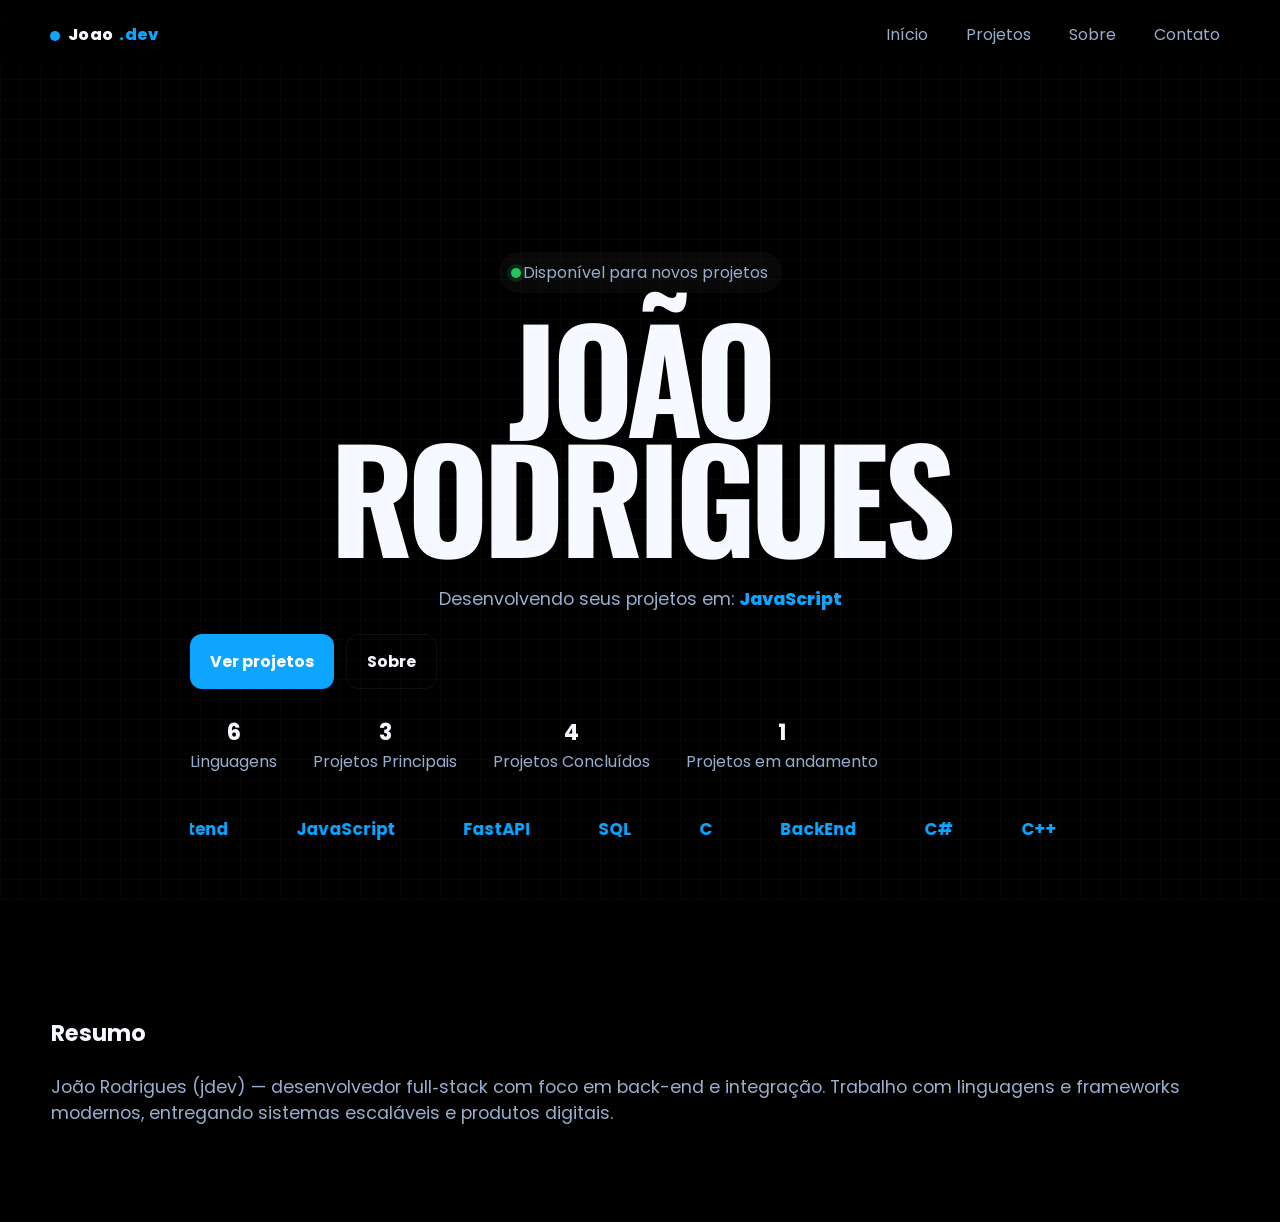
==== index.html @ ad1a25e6 "Add files via upload" ====
<!DOCTYPE html>
<html lang="pt-BR">
  <head>
    <meta charset="utf-8" />
    <meta name="viewport" content="width=device-width,initial-scale=1" />
    <title>joao.dev — Portfolio</title>
    <meta name="description" content="Portfolio pessoal — estilo cinematográfico" />
    <link href="https://fonts.googleapis.com/css2?family=Poppins:wght@400;700;900&display=swap" rel="stylesheet">
    <link rel="stylesheet" href="styles.css" />
  </head>
  <body class="is-loading">
    <!-- Cabeçalho do site e navegação principal -->
    <header class="site-header">
      <div class="container header-inner">
        <div class="brand"><span class="dot"></span>Joao<span class="dev">.dev</span></div>
        <button class="menu-toggle" aria-label="Abrir menu" aria-expanded="false"><span></span><span></span><span></span></button>
        <nav class="site-nav">
          <a href="index.html" class="nav-link">Início</a>
          <a href="projetos.html" class="nav-link">Projetos</a>
          <a href="sobre.html" class="nav-link">Sobre</a>
          <a href="contato.html" class="nav-link">Contato</a>
        </nav>
      </div>
    </header>

    <!-- Conteúdo principal -->
    <main>
      <!-- Seção principal: nome, subtítulo e correia de tecnologias -->
      <section id="home" class="hero">
        <div class="hero-inner">
          <div class="badge">Disponível para novos projetos</div>
          <h1 class="name"><span>João</span><span>Rodrigues</span></h1>
          <p class="subtitle">Desenvolvendo seus projetos em:  <span id="typed" aria-live="polite"></span></p>
          <div class="ctas">
            <a class="btn primary" href="projetos.html">Ver projetos</a>
            <a class="btn outline" href="sobre.html">Sobre</a>
          </div>

          <div class="kpis">
            <div class="kpi"><strong>6</strong><span>Linguagens</span></div>
            <div class="kpi"><strong>3</strong><span>Projetos Principais</span></div>
            <div class="kpi"><strong>4</strong><span>Projetos Concluídos</span></div>
            <div class="kpi"><strong>1</strong><span>Projetos em andamento</span></div>
          </div>

          <div class="tech-belt hero-belt">
            <div class="belt">
              <span>C#</span>
              <span>C++</span>
              <span>Frontend</span>
              <span>JavaScript</span>
              <span>FastAPI</span>
              <span>SQL</span>
              <span>C</span>
              <span>BackEnd</span>
            </div>
          </div>

        </div>
      </section>

      <!-- Seção de resumo -->
      <section class="section summary">
        <div class="container">
          <h2 class="section-title">Resumo</h2>
          <p class="subtitle">João Rodrigues (jdev) — desenvolvedor full‑stack com foco em back-end e integração. Trabalho com linguagens e frameworks modernos, entregando sistemas escaláveis e produtos digitais.</p>
        </div>
      </section>
    </main>

    <!-- Overlay lightbox para imagens da galeria -->
    <div id="siteLightbox" class="lightbox" hidden>
      <button class="lb-close" aria-label="Fechar">✕</button>
      <button class="lb-prev" aria-label="Anterior">‹</button>
      <img class="lb-img" src="" alt="" />
      <button class="lb-next" aria-label="Próximo">›</button>
    </div>

    <div class="page-transition"><div class="loading-dots"><span></span><span></span><span></span></div></div>
    <script src="script.js"></script>
  </body>
</html>
---- styles.css ----
@import url('https://fonts.googleapis.com/css2?family=Oswald:wght@700;800&display=swap');

/* Estilo cinematográfico do portfólio — tema jdev */
:root{
  --bg:#02030a;
  --panel:#0b0f1b;
  --text:#f6f9ff;
  --muted:#98aecd;
  --accent:#0ea5ff; /* azul vibrante */
  --accent-dark:#0a84d6;
}
*{box-sizing:border-box;margin:0;padding:0}
html,body{height:100%}
body{font-family:Poppins,Inter,system-ui,Segoe UI,Roboto,Arial;color:var(--text);background:#000;--header-height:220px;}

/* efeito de transição entre páginas */
body.is-loading{overflow:hidden;}
.page-transition{position:fixed;inset:0;display:flex;align-items:center;justify-content:center;background:rgba(1,6,18,0.94);backdrop-filter:blur(10px);pointer-events:none;z-index:95;visibility:hidden;opacity:0;transition:opacity .25s ease .05s;}
body.is-loading .page-transition{visibility:visible;opacity:1;pointer-events:auto;}
.page-transition .loading-dots{display:flex;gap:14px;align-items:center;}
.page-transition .loading-dots span{width:14px;height:14px;border-radius:50%;background:rgba(14,165,255,0.28);box-shadow:0 0 18px rgba(14,165,255,0.22);animation:dotPulse 1.4s ease infinite;opacity:0.3;transform:scale(0.9);}
.page-transition .loading-dots span:nth-child(1){animation-delay:0s;}
.page-transition .loading-dots span:nth-child(2){animation-delay:0.18s;}
.page-transition .loading-dots span:nth-child(3){animation-delay:0.36s;}
@keyframes dotPulse{0%,100%{transform:scale(0.9);opacity:.3;}22%{transform:scale(1.35);opacity:1;}44%{transform:scale(1.05);opacity:.5;}66%{transform:scale(0.9);opacity:.2;}88%{transform:scale(1.2);opacity:.9;}}

/* subtle full-site square grid background */
body::before{
  content:"";position:fixed;inset:0;pointer-events:none;z-index:-1;
  background-image:
    linear-gradient(0deg, rgba(255,255,255,0.12) 1px, transparent 1px),
    linear-gradient(90deg, rgba(255,255,255,0.12) 1px, transparent 1px);
  background-size:20px 20px;
  opacity:0.22;
}
.container{width:min(1180px,92%);margin:0 auto}

/* Cabeçalho fixo e navegação principal */
.site-header{position:fixed;top:0;left:0;right:0;display:flex;flex-direction:column;align-items:center;background:rgba(0,0,0,0.18);backdrop-filter:blur(18px);padding:14px 18px 12px;z-index:40;}
.header-inner{display:flex;align-items:center;justify-content:space-between;width:100%;max-width:1180px}
.brand{font-weight:800;letter-spacing:0.02em}
.brand .dev{color:var(--accent);margin-left:6px}
.brand .dot{display:inline-block;width:10px;height:10px;background:var(--accent);border-radius:50%;margin-right:8px;vertical-align:middle}
.site-nav{display:flex;gap:18px;flex-wrap:wrap}
.site-nav a{color:var(--muted);text-decoration:none;padding:8px 10px;border-radius:8px}
.site-nav a:hover{color:var(--text);background:rgba(255,255,255,0.03)}
main{padding-top:var(--header-height)}

/* Seção de destaque principal (hero) */
.hero{position:relative;min-height:calc(100vh - var(--header-height));display:flex;align-items:flex-start;justify-content:flex-start;padding-top:16px;overflow:hidden}
.hero-inner{position:relative;z-index:1;padding:16px 0 64px;max-width:900px;margin:0 auto;text-align:center}
.badge{position:relative;display:inline-block;background:rgba(255,255,255,0.03);color:var(--muted);padding:8px 14px 8px 24px;border-radius:999px;margin-bottom:16px}
.badge::before{content:"";position:absolute;left:12px;top:50%;transform:translateY(-50%);width:10px;height:10px;border-radius:50%;background:#22c55e;box-shadow:0 0 0 4px rgba(34,197,94,0.15)}
.name{position:relative;display:inline-flex;flex-direction:column;font-weight:800;font-size:clamp(56px,14vw,140px);line-height:0.86;margin:6px 0;font-family:'Oswald', Poppins, Inter, sans-serif;padding:0 12px;letter-spacing:-0.04em;text-transform:uppercase;}
.name span{display:block}
.subtitle{color:var(--muted);font-size:1.1rem;margin-top:24px}
.subtitle #typed{color:var(--accent);font-weight:800}
.ctas{margin-top:22px;display:flex;gap:12px}
.btn{padding:14px 20px;border-radius:12px;border:0;font-weight:700;cursor:pointer;text-decoration:none;display:inline-flex;align-items:center;justify-content:center}
.btn.primary{background:var(--accent);color:#fff}
.btn.primary:hover{background:linear-gradient(90deg,rgba(14,165,255,0.95),rgba(0,122,204,0.95));}
.btn.outline{background:transparent;border:1px solid rgba(255,255,255,0.06);color:var(--text);text-decoration:none}
.btn:hover{text-decoration:none}

.kpis{display:flex;gap:36px;margin-top:26px;color:var(--muted)}
.kpi strong{display:block;font-size:1.4rem;color:var(--text)}

.header-belt,.hero-belt{width:100%;background:transparent;position:relative;z-index:45}
.hero-belt{margin-top:28px}
.tech-belt{width:100%;overflow:hidden;display:flex;justify-content:center}
.belt{display:inline-flex;gap:48px;align-items:center;padding:8px 0;white-space:nowrap;transform:translateX(0);will-change:transform}
.belt span{font-weight:700;font-size:1.05rem;padding:6px 10px;border-radius:6px;background:transparent;color:var(--accent)}
.belt-clone{display:inline-flex}
.header-belt .belt,
.hero-belt .belt{max-width:1400px}

/* center hero content */
.hero-inner{margin:0 auto;text-align:center}

/* mobile menu toggle */
.menu-toggle{display:none;background:transparent;border:0;flex-direction:column;gap:4px}
.menu-toggle span{width:22px;height:2px;background:var(--text);display:block}

@media (max-width:900px){
  .menu-toggle{display:flex}
  .site-nav{display:none;position:absolute;right:18px;top:calc(var(--header-height) - 20px);background:rgba(0,0,0,0.95);padding:12px;border-radius:12px;flex-direction:column;align-items:flex-start;gap:10px}
  .site-nav.open{display:flex}
  .site-nav a{display:block;padding:8px 12px}
  .header-inner{position:relative}
}

/* minimize section separators (no heavy divisions) */
.section{background:transparent}

/* Sections */
.section{padding:96px 0}
.section-title{font-size:1.4rem;margin-bottom:18px}

/* Layout alternado da seção de projetos */
.project-list{display:flex;flex-direction:column;gap:28px}
.project{display:grid;grid-template-columns:1fr 1fr;gap:18px;align-items:center}
.project.alt{grid-template-columns:1fr 1fr}
.project.alt .project-photo{order:2}
.project-photo img{width:100%;height:320px;object-fit:cover;border-radius:12px;box-shadow:0 18px 40px rgba(2,8,20,0.6);transition:transform .6s ease}
.project-desc{padding:22px;border-radius:12px}
.project-desc.dark{background:#070707;color:var(--text)}
.project-desc.blue{background:linear-gradient(180deg,var(--accent-dark),var(--accent));color:#001018}
.project-desc h4{margin-bottom:8px}

/* Layout do cartão de sobre com imagem grande */
.about-section{padding-top:80px}
.about-card{display:grid;grid-template-columns:1.3fr 0.7fr;gap:28px;align-items:start;margin-top:28px;}
.about-photo{display:flex;align-items:center;justify-content:center;}
.about-photo img{width:auto;max-width:110%;height:auto;max-height:720px;object-fit:contain;border-radius:20px;box-shadow:0 24px 60px rgba(0,0,0,0.55);transform:rotate(-90deg);transform-origin:center center;}
.about-desc{padding:32px;border-radius:20px;background:rgba(255,255,255,0.04);border:1px solid rgba(255,255,255,0.06)}
.about-desc p{line-height:1.8;color:var(--muted);margin-bottom:20px}
.about-list{display:grid;gap:12px;list-style:none;padding:0;margin:0;color:var(--text)}
.about-list li{padding:14px 18px;border-radius:12px;background:rgba(255,255,255,0.02);border:1px solid rgba(255,255,255,0.05)}

@media (max-width:900px){
  .about-card{grid-template-columns:1fr;}
  .about-photo img{max-height:420px}
}

/* Animação de revelação ao rolar a página */
.project.reveal .project-photo{transform:translateY(18px);opacity:0;transition:all .7s ease}
.project.reveal.visible .project-photo{transform:none;opacity:1}
.project.reveal .project-desc{transform:translateY(18px);opacity:0;transition:all .7s ease .08s}
.project.reveal.visible .project-desc{transform:none;opacity:1}

/* Grade de galeria de imagens */
.gallery-grid{display:grid;grid-template-columns:repeat(auto-fit,minmax(240px,1fr));gap:16px}
.gallery-item{overflow:hidden;border-radius:12px}
.gallery-item img{width:100%;height:auto;max-height:380px;object-fit:cover;display:block;transition:transform .45s ease}
.gallery-item:hover img{transform:scale(1.03)}

/* Lightbox para visualização ampliada de imagens */
.lightbox{position:fixed;inset:0;align-items:center;justify-content:center;background:rgba(0,0,0,0.92);z-index:80}
.lightbox[hidden]{display:none}
.lightbox:not([hidden]){display:flex}
.lb-img{max-width:92%;max-height:86%;border-radius:12px}
.lb-close,.lb-prev,.lb-next{position:fixed;background:rgba(255,255,255,0.03);color:var(--text);border:0;padding:10px;border-radius:8px;cursor:pointer}
.lb-close{top:18px;right:18px}
.lb-prev{left:18px;top:50%;transform:translateY(-50%)}
.lb-next{right:18px;top:50%;transform:translateY(-50%)}

/* Formulário de contato */
.contact-section{padding-top:80px}
.contact-grid{display:grid;grid-template-columns:1.2fr 0.8fr;gap:28px;margin-top:28px}
.contact-card{padding:32px;border-radius:20px;background:rgba(255,255,255,0.03);border:1px solid rgba(255,255,255,0.06)}
.dark-card{background:rgba(0,0,0,0.5);border-color:rgba(255,255,255,0.08)}
.section-copy{color:var(--muted);max-width:760px;margin-top:16px}
.contact-form{display:grid;gap:18px;max-width:100%}
.contact-form label{font-weight:700;color:var(--text)}
.contact-form input,.contact-form textarea{padding:16px;border-radius:16px;border:1px solid rgba(255,255,255,0.06);background:rgba(255,255,255,0.04);color:var(--text);outline:none}
.contact-form textarea{min-height:180px;resize:vertical}
.info-list{list-style:none;padding:0;margin:0;display:grid;gap:12px}
.info-list li{padding:14px 18px;border-radius:14px;background:rgba(255,255,255,0.02);border:1px solid rgba(255,255,255,0.05);color:var(--text)}
.contact-methods{margin-top:24px}
.contact-method-list{list-style:none;padding:0;margin:0;display:grid;gap:12px}
.contact-method-list li{padding:14px 18px;border-radius:14px;background:rgba(255,255,255,0.04);border:1px solid rgba(14,165,255,0.15)}
.contact-method-list a{color:var(--accent);text-decoration:none;font-weight:700;display:inline-flex;align-items:center;gap:10px;position:relative;}
.contact-method-list a::before{content:'';display:inline-flex;align-items:center;justify-content:center;width:24px;height:24px;border-radius:8px;background:rgba(14,165,255,0.14);background-size:16px 16px;background-repeat:no-repeat;background-position:center;}
.contact-method-list a.icon-mail::before{background-image:url("data:image/svg+xml,%3Csvg xmlns='http://www.w3.org/2000/svg' viewBox='0 0 24 24'%3E%3Cpath fill='%23ffffff' d='M3 6.5A2.5 2.5 0 015.5 4h13A2.5 2.5 0 0121 6.5v11a2.5 2.5 0 01-2.5 2.5h-13A2.5 2.5 0 013 17.5v-11zM5.54 6h12.92L12 11.26 5.54 6zM5 7.71V17.5c0 .28.22.5.5.5h13c.28 0 .5-.22.5-.5V7.71l-7.07 5.02a.75.75 0 01-.86 0L5 7.71z'/%3E%3C/svg%3E");}
.contact-method-list a.icon-instagram::before{background-image:url("data:image/svg+xml,%3Csvg xmlns='http://www.w3.org/2000/svg' viewBox='0 0 24 24'%3E%3Crect x='3.5' y='3.5' width='17' height='17' rx='5' ry='5' fill='none' stroke='%23ffffff' stroke-width='1.8'/%3E%3Ccircle cx='12' cy='12' r='3.8' fill='none' stroke='%23ffffff' stroke-width='1.8'/%3E%3Ccircle cx='17.5' cy='6.5' r='1' fill='%23ffffff'/%3E%3C/svg%3E");}
.contact-method-list a.icon-github::before{background-image:url("data:image/svg+xml,%3Csvg xmlns='http://www.w3.org/2000/svg' viewBox='0 0 24 24'%3E%3Cpath fill='%23ffffff' d='M12 2C7.58 2 4 5.58 4 10.03c0 3.52 2.29 6.51 5.47 7.56.4.07.55-.17.55-.38 0-.19-.01-.82-.01-1.49-2.22.48-2.69-1.07-2.69-1.07-.36-.91-.88-1.15-.88-1.15-.72-.5.05-.49.05-.49.8.06 1.22.82 1.22.82.71 1.22 1.86.87 2.32.67.07-.52.28-.87.51-1.07-1.77-.2-3.63-.89-3.63-3.97 0-.88.31-1.6.82-2.16-.08-.2-.36-1.01.08-2.1 0 0 .67-.22 2.2.82.64-.18 1.32-.27 2-.27.68 0 1.36.09 2 .27 1.53-1.04 2.2-.82 2.2-.82.44 1.09.16 1.9.08 2.1.51.56.82 1.28.82 2.16 0 3.09-1.87 3.77-3.65 3.97.29.25.54.73.54 1.48 0 1.07-.01 1.93-.01 2.19 0 .21.15.46.55.38A8.02 8.02 0 0020 10.03C20 5.58 16.42 2 12 2z'/%3E%3C/svg%3E");}
.contact-method-list a.icon-linkedin::before{background-image:url("data:image/svg+xml,%3Csvg xmlns='http://www.w3.org/2000/svg' viewBox='0 0 24 24'%3E%3Crect x='3' y='3' width='18' height='18' rx='3' ry='3' fill='none' stroke='%23ffffff' stroke-width='1.8'/%3E%3Cpath fill='%23ffffff' d='M8.5 10.5h2.5v8H8.5v-8zM10.75 7c.83 0 1.5.68 1.5 1.5S11.58 10 10.75 10 9.25 9.32 9.25 8.5 9.92 7 10.75 7zM14.75 11h2.33v1.08h.03c.33-.62 1.14-1.28 2.35-1.28 2.51 0 2.98 1.65 2.98 3.79V19h-2.5v-4.17c0-.99-.02-2.27-1.38-2.27-1.38 0-1.59 1.08-1.59 2.19V19h-2.5v-8z'/%3E%3C/svg%3E");}
.contact-method-list a:hover{text-decoration:underline;}
.form-message{color:var(--muted);font-size:0.95rem;min-height:24px}

@media (max-width:900px){
  .contact-grid{grid-template-columns:1fr}
}

/* Responsive */
@media (max-width:900px){
  .name{font-size:48px}
  .hero{padding-top:72px}
  .gallery-item img{height:200px}
  .project{grid-template-columns:1fr;}
  .project.alt .project-photo{order:0}
  .project-photo img{height:220px}
}
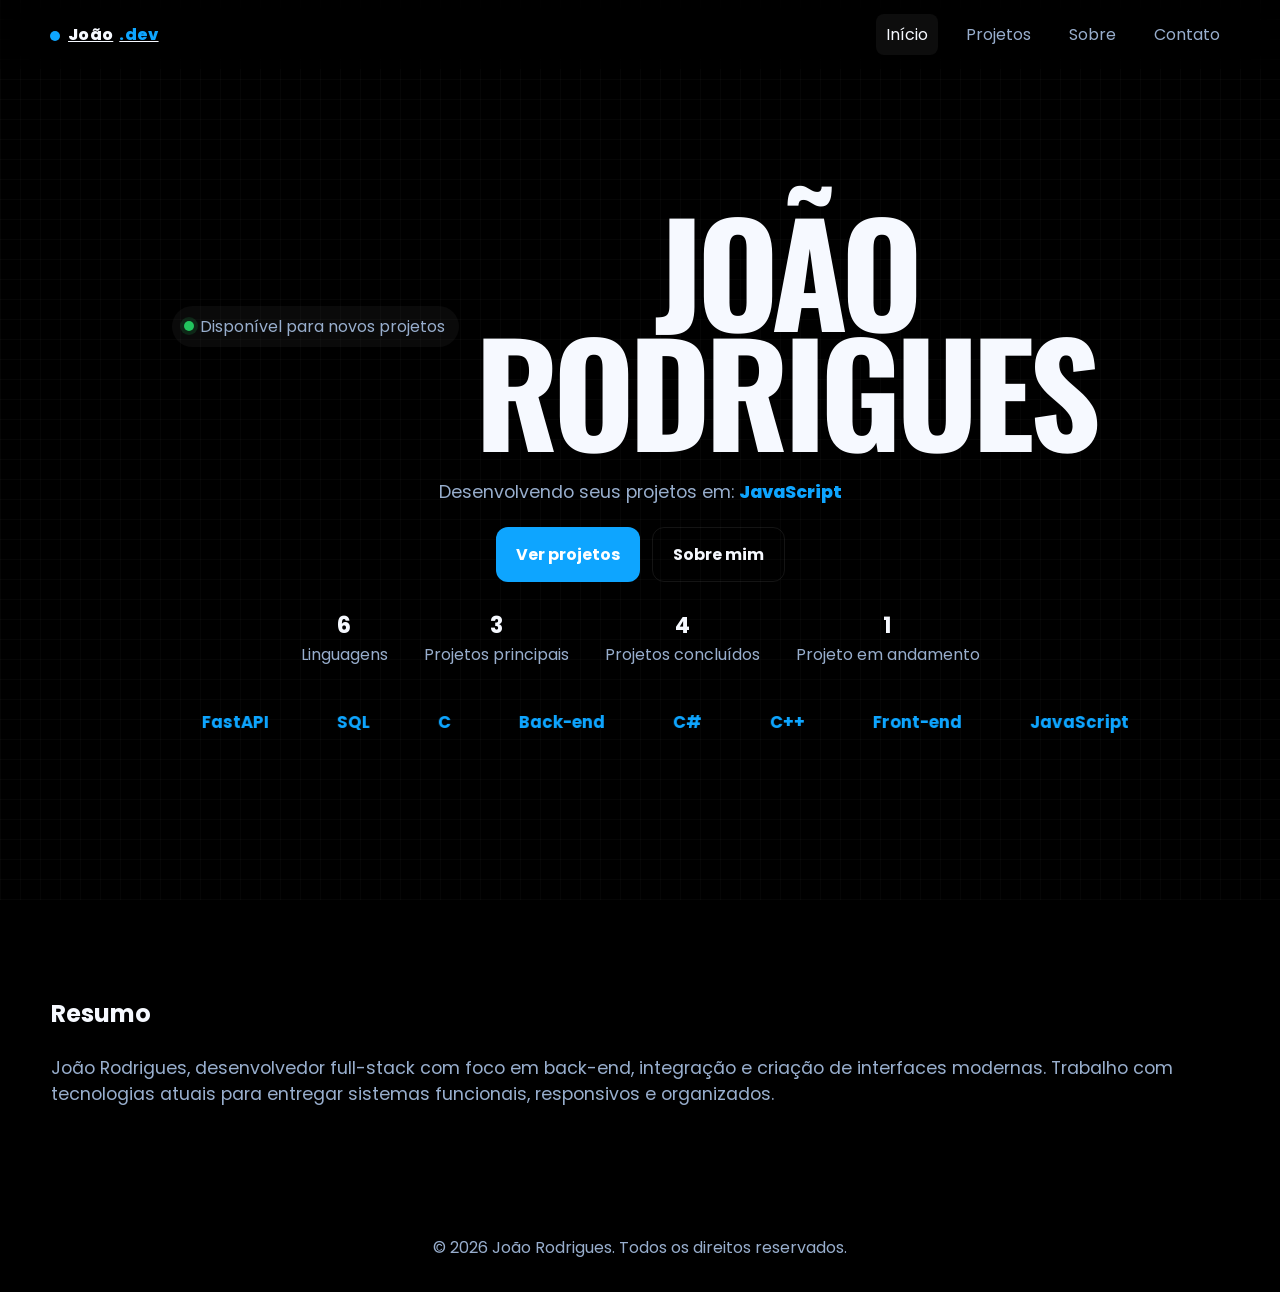
==== commit f68b1abb: "Reestruturação geral em todos os codigos" ====
--- a/index.html
+++ b/index.html
@@ -1,82 +1,98 @@
-<!DOCTYPE html>
-<html lang="pt-BR">
-  <head>
-    <meta charset="utf-8" />
-    <meta name="viewport" content="width=device-width,initial-scale=1" />
-    <title>joao.dev — Portfolio</title>
-    <meta name="description" content="Portfolio pessoal — estilo cinematográfico" />
-    <link href="https://fonts.googleapis.com/css2?family=Poppins:wght@400;700;900&display=swap" rel="stylesheet">
-    <link rel="stylesheet" href="styles.css" />
-  </head>
-  <body class="is-loading">
-    <!-- Cabeçalho do site e navegação principal -->
-    <header class="site-header">
-      <div class="container header-inner">
-        <div class="brand"><span class="dot"></span>Joao<span class="dev">.dev</span></div>
-        <button class="menu-toggle" aria-label="Abrir menu" aria-expanded="false"><span></span><span></span><span></span></button>
-        <nav class="site-nav">
-          <a href="index.html" class="nav-link">Início</a>
-          <a href="projetos.html" class="nav-link">Projetos</a>
-          <a href="sobre.html" class="nav-link">Sobre</a>
-          <a href="contato.html" class="nav-link">Contato</a>
-        </nav>
-      </div>
-    </header>
-
-    <!-- Conteúdo principal -->
-    <main>
-      <!-- Seção principal: nome, subtítulo e correia de tecnologias -->
-      <section id="home" class="hero">
-        <div class="hero-inner">
-          <div class="badge">Disponível para novos projetos</div>
-          <h1 class="name"><span>João</span><span>Rodrigues</span></h1>
-          <p class="subtitle">Desenvolvendo seus projetos em:  <span id="typed" aria-live="polite"></span></p>
-          <div class="ctas">
-            <a class="btn primary" href="projetos.html">Ver projetos</a>
-            <a class="btn outline" href="sobre.html">Sobre</a>
-          </div>
-
-          <div class="kpis">
-            <div class="kpi"><strong>6</strong><span>Linguagens</span></div>
-            <div class="kpi"><strong>3</strong><span>Projetos Principais</span></div>
-            <div class="kpi"><strong>4</strong><span>Projetos Concluídos</span></div>
-            <div class="kpi"><strong>1</strong><span>Projetos em andamento</span></div>
-          </div>
-
-          <div class="tech-belt hero-belt">
-            <div class="belt">
-              <span>C#</span>
-              <span>C++</span>
-              <span>Frontend</span>
-              <span>JavaScript</span>
-              <span>FastAPI</span>
-              <span>SQL</span>
-              <span>C</span>
-              <span>BackEnd</span>
-            </div>
-          </div>
-
-        </div>
-      </section>
-
-      <!-- Seção de resumo -->
-      <section class="section summary">
-        <div class="container">
-          <h2 class="section-title">Resumo</h2>
-          <p class="subtitle">João Rodrigues (jdev) — desenvolvedor full‑stack com foco em back-end e integração. Trabalho com linguagens e frameworks modernos, entregando sistemas escaláveis e produtos digitais.</p>
-        </div>
-      </section>
-    </main>
-
-    <!-- Overlay lightbox para imagens da galeria -->
-    <div id="siteLightbox" class="lightbox" hidden>
-      <button class="lb-close" aria-label="Fechar">✕</button>
-      <button class="lb-prev" aria-label="Anterior">‹</button>
-      <img class="lb-img" src="" alt="" />
-      <button class="lb-next" aria-label="Próximo">›</button>
-    </div>
-
-    <div class="page-transition"><div class="loading-dots"><span></span><span></span><span></span></div></div>
-    <script src="script.js"></script>
-  </body>
-</html>+<!DOCTYPE html>
+<html lang="pt-BR">
+<head>
+  <meta charset="UTF-8" />
+  <meta name="viewport" content="width=device-width, initial-scale=1.0" />
+  <meta name="description" content="Portfólio pessoal de João Rodrigues, desenvolvedor com foco em front-end, back-end e projetos digitais." />
+  <title>João Rodrigues | Portfólio</title>
+  <link rel="preconnect" href="https://fonts.googleapis.com" />
+  <link rel="preconnect" href="https://fonts.gstatic.com" crossorigin />
+  <link href="https://fonts.googleapis.com/css2?family=Poppins:wght@400;700;900&display=swap" rel="stylesheet" />
+  <link rel="stylesheet" href="styles.css" />
+</head>
+<body class="is-loading">
+  <header class="site-header">
+    <div class="container header-inner">
+      <a class="brand" href="index.html" aria-label="Ir para a página inicial">
+        <span class="dot"></span>João<span class="dev">.dev</span>
+      </a>
+
+      <button class="menu-toggle" type="button" aria-label="Abrir menu" aria-expanded="false">
+        <span></span>
+        <span></span>
+        <span></span>
+      </button>
+
+      <nav class="site-nav" aria-label="Navegação principal">
+        <a href="index.html" class="active">Início</a>
+        <a href="projetos.html">Projetos</a>
+        <a href="sobre.html">Sobre</a>
+        <a href="contato.html">Contato</a>
+      </nav>
+    </div>
+  </header>
+
+  <main>
+    <section id="home" class="hero">
+      <div class="container hero-inner">
+        <p class="badge">Disponível para novos projetos</p>
+
+        <h1 class="name">
+          <span>João</span>
+          <span>Rodrigues</span>
+        </h1>
+
+        <p class="subtitle">
+          Desenvolvendo seus projetos em: <span id="typed" aria-live="polite"></span>
+        </p>
+
+        <div class="ctas">
+          <a class="btn primary" href="projetos.html">Ver projetos</a>
+          <a class="btn outline" href="sobre.html">Sobre mim</a>
+        </div>
+
+        <div class="kpis" aria-label="Resumo do portfólio">
+          <div class="kpi"><strong>6</strong><span>Linguagens</span></div>
+          <div class="kpi"><strong>3</strong><span>Projetos principais</span></div>
+          <div class="kpi"><strong>4</strong><span>Projetos concluídos</span></div>
+          <div class="kpi"><strong>1</strong><span>Projeto em andamento</span></div>
+        </div>
+
+        <div class="tech-belt" aria-label="Tecnologias utilizadas">
+          <div class="belt">
+            <span>C#</span>
+            <span>C++</span>
+            <span>Front-end</span>
+            <span>JavaScript</span>
+            <span>FastAPI</span>
+            <span>SQL</span>
+            <span>C</span>
+            <span>Back-end</span>
+          </div>
+        </div>
+      </div>
+    </section>
+
+    <section class="section summary">
+      <div class="container">
+        <h2 class="section-title">Resumo</h2>
+        <p class="subtitle">
+          João Rodrigues, desenvolvedor full-stack com foco em back-end, integração e criação de interfaces modernas. Trabalho com tecnologias atuais para entregar sistemas funcionais, responsivos e organizados.
+        </p>
+      </div>
+    </section>
+  </main>
+
+  <footer class="site-footer">
+    <div class="container">
+      <p>© 2026 João Rodrigues. Todos os direitos reservados.</p>
+    </div>
+  </footer>
+
+  <div class="page-transition" aria-hidden="true">
+    <div class="loading-dots"><span></span><span></span><span></span></div>
+  </div>
+
+  <script src="script.js"></script>
+</body>
+</html>
--- a/styles.css
+++ b/styles.css
@@ -1,183 +1,695 @@
-@import url('https://fonts.googleapis.com/css2?family=Oswald:wght@700;800&display=swap');
-
-/* Estilo cinematográfico do portfólio — tema jdev */
-:root{
-  --bg:#02030a;
-  --panel:#0b0f1b;
-  --text:#f6f9ff;
-  --muted:#98aecd;
-  --accent:#0ea5ff; /* azul vibrante */
-  --accent-dark:#0a84d6;
-}
-*{box-sizing:border-box;margin:0;padding:0}
-html,body{height:100%}
-body{font-family:Poppins,Inter,system-ui,Segoe UI,Roboto,Arial;color:var(--text);background:#000;--header-height:220px;}
-
-/* efeito de transição entre páginas */
-body.is-loading{overflow:hidden;}
-.page-transition{position:fixed;inset:0;display:flex;align-items:center;justify-content:center;background:rgba(1,6,18,0.94);backdrop-filter:blur(10px);pointer-events:none;z-index:95;visibility:hidden;opacity:0;transition:opacity .25s ease .05s;}
-body.is-loading .page-transition{visibility:visible;opacity:1;pointer-events:auto;}
-.page-transition .loading-dots{display:flex;gap:14px;align-items:center;}
-.page-transition .loading-dots span{width:14px;height:14px;border-radius:50%;background:rgba(14,165,255,0.28);box-shadow:0 0 18px rgba(14,165,255,0.22);animation:dotPulse 1.4s ease infinite;opacity:0.3;transform:scale(0.9);}
-.page-transition .loading-dots span:nth-child(1){animation-delay:0s;}
-.page-transition .loading-dots span:nth-child(2){animation-delay:0.18s;}
-.page-transition .loading-dots span:nth-child(3){animation-delay:0.36s;}
-@keyframes dotPulse{0%,100%{transform:scale(0.9);opacity:.3;}22%{transform:scale(1.35);opacity:1;}44%{transform:scale(1.05);opacity:.5;}66%{transform:scale(0.9);opacity:.2;}88%{transform:scale(1.2);opacity:.9;}}
-
-/* subtle full-site square grid background */
-body::before{
-  content:"";position:fixed;inset:0;pointer-events:none;z-index:-1;
-  background-image:
-    linear-gradient(0deg, rgba(255,255,255,0.12) 1px, transparent 1px),
-    linear-gradient(90deg, rgba(255,255,255,0.12) 1px, transparent 1px);
-  background-size:20px 20px;
-  opacity:0.22;
-}
-.container{width:min(1180px,92%);margin:0 auto}
-
-/* Cabeçalho fixo e navegação principal */
-.site-header{position:fixed;top:0;left:0;right:0;display:flex;flex-direction:column;align-items:center;background:rgba(0,0,0,0.18);backdrop-filter:blur(18px);padding:14px 18px 12px;z-index:40;}
-.header-inner{display:flex;align-items:center;justify-content:space-between;width:100%;max-width:1180px}
-.brand{font-weight:800;letter-spacing:0.02em}
-.brand .dev{color:var(--accent);margin-left:6px}
-.brand .dot{display:inline-block;width:10px;height:10px;background:var(--accent);border-radius:50%;margin-right:8px;vertical-align:middle}
-.site-nav{display:flex;gap:18px;flex-wrap:wrap}
-.site-nav a{color:var(--muted);text-decoration:none;padding:8px 10px;border-radius:8px}
-.site-nav a:hover{color:var(--text);background:rgba(255,255,255,0.03)}
-main{padding-top:var(--header-height)}
-
-/* Seção de destaque principal (hero) */
-.hero{position:relative;min-height:calc(100vh - var(--header-height));display:flex;align-items:flex-start;justify-content:flex-start;padding-top:16px;overflow:hidden}
-.hero-inner{position:relative;z-index:1;padding:16px 0 64px;max-width:900px;margin:0 auto;text-align:center}
-.badge{position:relative;display:inline-block;background:rgba(255,255,255,0.03);color:var(--muted);padding:8px 14px 8px 24px;border-radius:999px;margin-bottom:16px}
-.badge::before{content:"";position:absolute;left:12px;top:50%;transform:translateY(-50%);width:10px;height:10px;border-radius:50%;background:#22c55e;box-shadow:0 0 0 4px rgba(34,197,94,0.15)}
-.name{position:relative;display:inline-flex;flex-direction:column;font-weight:800;font-size:clamp(56px,14vw,140px);line-height:0.86;margin:6px 0;font-family:'Oswald', Poppins, Inter, sans-serif;padding:0 12px;letter-spacing:-0.04em;text-transform:uppercase;}
-.name span{display:block}
-.subtitle{color:var(--muted);font-size:1.1rem;margin-top:24px}
-.subtitle #typed{color:var(--accent);font-weight:800}
-.ctas{margin-top:22px;display:flex;gap:12px}
-.btn{padding:14px 20px;border-radius:12px;border:0;font-weight:700;cursor:pointer;text-decoration:none;display:inline-flex;align-items:center;justify-content:center}
-.btn.primary{background:var(--accent);color:#fff}
-.btn.primary:hover{background:linear-gradient(90deg,rgba(14,165,255,0.95),rgba(0,122,204,0.95));}
-.btn.outline{background:transparent;border:1px solid rgba(255,255,255,0.06);color:var(--text);text-decoration:none}
-.btn:hover{text-decoration:none}
-
-.kpis{display:flex;gap:36px;margin-top:26px;color:var(--muted)}
-.kpi strong{display:block;font-size:1.4rem;color:var(--text)}
-
-.header-belt,.hero-belt{width:100%;background:transparent;position:relative;z-index:45}
-.hero-belt{margin-top:28px}
-.tech-belt{width:100%;overflow:hidden;display:flex;justify-content:center}
-.belt{display:inline-flex;gap:48px;align-items:center;padding:8px 0;white-space:nowrap;transform:translateX(0);will-change:transform}
-.belt span{font-weight:700;font-size:1.05rem;padding:6px 10px;border-radius:6px;background:transparent;color:var(--accent)}
-.belt-clone{display:inline-flex}
-.header-belt .belt,
-.hero-belt .belt{max-width:1400px}
-
-/* center hero content */
-.hero-inner{margin:0 auto;text-align:center}
-
-/* mobile menu toggle */
-.menu-toggle{display:none;background:transparent;border:0;flex-direction:column;gap:4px}
-.menu-toggle span{width:22px;height:2px;background:var(--text);display:block}
-
-@media (max-width:900px){
-  .menu-toggle{display:flex}
-  .site-nav{display:none;position:absolute;right:18px;top:calc(var(--header-height) - 20px);background:rgba(0,0,0,0.95);padding:12px;border-radius:12px;flex-direction:column;align-items:flex-start;gap:10px}
-  .site-nav.open{display:flex}
-  .site-nav a{display:block;padding:8px 12px}
-  .header-inner{position:relative}
-}
-
-/* minimize section separators (no heavy divisions) */
-.section{background:transparent}
-
-/* Sections */
-.section{padding:96px 0}
-.section-title{font-size:1.4rem;margin-bottom:18px}
-
-/* Layout alternado da seção de projetos */
-.project-list{display:flex;flex-direction:column;gap:28px}
-.project{display:grid;grid-template-columns:1fr 1fr;gap:18px;align-items:center}
-.project.alt{grid-template-columns:1fr 1fr}
-.project.alt .project-photo{order:2}
-.project-photo img{width:100%;height:320px;object-fit:cover;border-radius:12px;box-shadow:0 18px 40px rgba(2,8,20,0.6);transition:transform .6s ease}
-.project-desc{padding:22px;border-radius:12px}
-.project-desc.dark{background:#070707;color:var(--text)}
-.project-desc.blue{background:linear-gradient(180deg,var(--accent-dark),var(--accent));color:#001018}
-.project-desc h4{margin-bottom:8px}
-
-/* Layout do cartão de sobre com imagem grande */
-.about-section{padding-top:80px}
-.about-card{display:grid;grid-template-columns:1.3fr 0.7fr;gap:28px;align-items:start;margin-top:28px;}
-.about-photo{display:flex;align-items:center;justify-content:center;}
-.about-photo img{width:auto;max-width:110%;height:auto;max-height:720px;object-fit:contain;border-radius:20px;box-shadow:0 24px 60px rgba(0,0,0,0.55);transform:rotate(-90deg);transform-origin:center center;}
-.about-desc{padding:32px;border-radius:20px;background:rgba(255,255,255,0.04);border:1px solid rgba(255,255,255,0.06)}
-.about-desc p{line-height:1.8;color:var(--muted);margin-bottom:20px}
-.about-list{display:grid;gap:12px;list-style:none;padding:0;margin:0;color:var(--text)}
-.about-list li{padding:14px 18px;border-radius:12px;background:rgba(255,255,255,0.02);border:1px solid rgba(255,255,255,0.05)}
-
-@media (max-width:900px){
-  .about-card{grid-template-columns:1fr;}
-  .about-photo img{max-height:420px}
-}
-
-/* Animação de revelação ao rolar a página */
-.project.reveal .project-photo{transform:translateY(18px);opacity:0;transition:all .7s ease}
-.project.reveal.visible .project-photo{transform:none;opacity:1}
-.project.reveal .project-desc{transform:translateY(18px);opacity:0;transition:all .7s ease .08s}
-.project.reveal.visible .project-desc{transform:none;opacity:1}
-
-/* Grade de galeria de imagens */
-.gallery-grid{display:grid;grid-template-columns:repeat(auto-fit,minmax(240px,1fr));gap:16px}
-.gallery-item{overflow:hidden;border-radius:12px}
-.gallery-item img{width:100%;height:auto;max-height:380px;object-fit:cover;display:block;transition:transform .45s ease}
-.gallery-item:hover img{transform:scale(1.03)}
-
-/* Lightbox para visualização ampliada de imagens */
-.lightbox{position:fixed;inset:0;align-items:center;justify-content:center;background:rgba(0,0,0,0.92);z-index:80}
-.lightbox[hidden]{display:none}
-.lightbox:not([hidden]){display:flex}
-.lb-img{max-width:92%;max-height:86%;border-radius:12px}
-.lb-close,.lb-prev,.lb-next{position:fixed;background:rgba(255,255,255,0.03);color:var(--text);border:0;padding:10px;border-radius:8px;cursor:pointer}
-.lb-close{top:18px;right:18px}
-.lb-prev{left:18px;top:50%;transform:translateY(-50%)}
-.lb-next{right:18px;top:50%;transform:translateY(-50%)}
-
-/* Formulário de contato */
-.contact-section{padding-top:80px}
-.contact-grid{display:grid;grid-template-columns:1.2fr 0.8fr;gap:28px;margin-top:28px}
-.contact-card{padding:32px;border-radius:20px;background:rgba(255,255,255,0.03);border:1px solid rgba(255,255,255,0.06)}
-.dark-card{background:rgba(0,0,0,0.5);border-color:rgba(255,255,255,0.08)}
-.section-copy{color:var(--muted);max-width:760px;margin-top:16px}
-.contact-form{display:grid;gap:18px;max-width:100%}
-.contact-form label{font-weight:700;color:var(--text)}
-.contact-form input,.contact-form textarea{padding:16px;border-radius:16px;border:1px solid rgba(255,255,255,0.06);background:rgba(255,255,255,0.04);color:var(--text);outline:none}
-.contact-form textarea{min-height:180px;resize:vertical}
-.info-list{list-style:none;padding:0;margin:0;display:grid;gap:12px}
-.info-list li{padding:14px 18px;border-radius:14px;background:rgba(255,255,255,0.02);border:1px solid rgba(255,255,255,0.05);color:var(--text)}
-.contact-methods{margin-top:24px}
-.contact-method-list{list-style:none;padding:0;margin:0;display:grid;gap:12px}
-.contact-method-list li{padding:14px 18px;border-radius:14px;background:rgba(255,255,255,0.04);border:1px solid rgba(14,165,255,0.15)}
-.contact-method-list a{color:var(--accent);text-decoration:none;font-weight:700;display:inline-flex;align-items:center;gap:10px;position:relative;}
-.contact-method-list a::before{content:'';display:inline-flex;align-items:center;justify-content:center;width:24px;height:24px;border-radius:8px;background:rgba(14,165,255,0.14);background-size:16px 16px;background-repeat:no-repeat;background-position:center;}
-.contact-method-list a.icon-mail::before{background-image:url("data:image/svg+xml,%3Csvg xmlns='http://www.w3.org/2000/svg' viewBox='0 0 24 24'%3E%3Cpath fill='%23ffffff' d='M3 6.5A2.5 2.5 0 015.5 4h13A2.5 2.5 0 0121 6.5v11a2.5 2.5 0 01-2.5 2.5h-13A2.5 2.5 0 013 17.5v-11zM5.54 6h12.92L12 11.26 5.54 6zM5 7.71V17.5c0 .28.22.5.5.5h13c.28 0 .5-.22.5-.5V7.71l-7.07 5.02a.75.75 0 01-.86 0L5 7.71z'/%3E%3C/svg%3E");}
-.contact-method-list a.icon-instagram::before{background-image:url("data:image/svg+xml,%3Csvg xmlns='http://www.w3.org/2000/svg' viewBox='0 0 24 24'%3E%3Crect x='3.5' y='3.5' width='17' height='17' rx='5' ry='5' fill='none' stroke='%23ffffff' stroke-width='1.8'/%3E%3Ccircle cx='12' cy='12' r='3.8' fill='none' stroke='%23ffffff' stroke-width='1.8'/%3E%3Ccircle cx='17.5' cy='6.5' r='1' fill='%23ffffff'/%3E%3C/svg%3E");}
-.contact-method-list a.icon-github::before{background-image:url("data:image/svg+xml,%3Csvg xmlns='http://www.w3.org/2000/svg' viewBox='0 0 24 24'%3E%3Cpath fill='%23ffffff' d='M12 2C7.58 2 4 5.58 4 10.03c0 3.52 2.29 6.51 5.47 7.56.4.07.55-.17.55-.38 0-.19-.01-.82-.01-1.49-2.22.48-2.69-1.07-2.69-1.07-.36-.91-.88-1.15-.88-1.15-.72-.5.05-.49.05-.49.8.06 1.22.82 1.22.82.71 1.22 1.86.87 2.32.67.07-.52.28-.87.51-1.07-1.77-.2-3.63-.89-3.63-3.97 0-.88.31-1.6.82-2.16-.08-.2-.36-1.01.08-2.1 0 0 .67-.22 2.2.82.64-.18 1.32-.27 2-.27.68 0 1.36.09 2 .27 1.53-1.04 2.2-.82 2.2-.82.44 1.09.16 1.9.08 2.1.51.56.82 1.28.82 2.16 0 3.09-1.87 3.77-3.65 3.97.29.25.54.73.54 1.48 0 1.07-.01 1.93-.01 2.19 0 .21.15.46.55.38A8.02 8.02 0 0020 10.03C20 5.58 16.42 2 12 2z'/%3E%3C/svg%3E");}
-.contact-method-list a.icon-linkedin::before{background-image:url("data:image/svg+xml,%3Csvg xmlns='http://www.w3.org/2000/svg' viewBox='0 0 24 24'%3E%3Crect x='3' y='3' width='18' height='18' rx='3' ry='3' fill='none' stroke='%23ffffff' stroke-width='1.8'/%3E%3Cpath fill='%23ffffff' d='M8.5 10.5h2.5v8H8.5v-8zM10.75 7c.83 0 1.5.68 1.5 1.5S11.58 10 10.75 10 9.25 9.32 9.25 8.5 9.92 7 10.75 7zM14.75 11h2.33v1.08h.03c.33-.62 1.14-1.28 2.35-1.28 2.51 0 2.98 1.65 2.98 3.79V19h-2.5v-4.17c0-.99-.02-2.27-1.38-2.27-1.38 0-1.59 1.08-1.59 2.19V19h-2.5v-8z'/%3E%3C/svg%3E");}
-.contact-method-list a:hover{text-decoration:underline;}
-.form-message{color:var(--muted);font-size:0.95rem;min-height:24px}
-
-@media (max-width:900px){
-  .contact-grid{grid-template-columns:1fr}
-}
-
-/* Responsive */
-@media (max-width:900px){
-  .name{font-size:48px}
-  .hero{padding-top:72px}
-  .gallery-item img{height:200px}
-  .project{grid-template-columns:1fr;}
-  .project.alt .project-photo{order:0}
-  .project-photo img{height:220px}
-}
+@import url('https://fonts.googleapis.com/css2?family=Oswald:wght@700;800&display=swap');
+
+:root {
+  --bg: #02030a;
+  --panel: #0b0f1b;
+  --panel-soft: rgba(255, 255, 255, 0.04);
+  --border: rgba(255, 255, 255, 0.08);
+  --text: #f6f9ff;
+  --muted: #98aecd;
+  --accent: #0ea5ff;
+  --accent-dark: #0a84d6;
+  --header-height: 92px;
+}
+
+* {
+  box-sizing: border-box;
+  margin: 0;
+  padding: 0;
+}
+
+html {
+  scroll-behavior: smooth;
+}
+
+body {
+  min-height: 100vh;
+  font-family: Poppins, Inter, system-ui, Segoe UI, Roboto, Arial, sans-serif;
+  color: var(--text);
+  background: #000;
+}
+
+body::before {
+  content: "";
+  position: fixed;
+  inset: 0;
+  z-index: -1;
+  pointer-events: none;
+  opacity: 0.22;
+  background-image:
+    linear-gradient(0deg, rgba(255, 255, 255, 0.12) 1px, transparent 1px),
+    linear-gradient(90deg, rgba(255, 255, 255, 0.12) 1px, transparent 1px);
+  background-size: 20px 20px;
+}
+
+img {
+  max-width: 100%;
+  display: block;
+}
+
+button,
+a {
+  font: inherit;
+}
+
+a {
+  color: inherit;
+}
+
+.container {
+  width: min(1180px, 92%);
+  margin: 0 auto;
+}
+
+/* Header */
+.site-header {
+  position: fixed;
+  top: 0;
+  left: 0;
+  right: 0;
+  z-index: 40;
+  padding: 14px 18px;
+  background: rgba(0, 0, 0, 0.2);
+  backdrop-filter: blur(18px);
+}
+
+.header-inner {
+  display: flex;
+  align-items: center;
+  justify-content: space-between;
+  max-width: 1180px;
+  width: 100%;
+}
+
+.brand {
+  font-weight: 800;
+  letter-spacing: 0.02em;
+}
+
+.brand .dev {
+  margin-left: 6px;
+  color: var(--accent);
+}
+
+.brand .dot {
+  display: inline-block;
+  width: 10px;
+  height: 10px;
+  margin-right: 8px;
+  border-radius: 50%;
+  vertical-align: middle;
+  background: var(--accent);
+}
+
+.site-nav {
+  display: flex;
+  gap: 18px;
+  align-items: center;
+}
+
+.site-nav a {
+  padding: 8px 10px;
+  border-radius: 8px;
+  color: var(--muted);
+  text-decoration: none;
+  transition: 0.2s ease;
+}
+
+.site-nav a:hover,
+.site-nav a.active {
+  color: var(--text);
+  background: rgba(255, 255, 255, 0.05);
+}
+
+.menu-toggle {
+  display: none;
+  width: 48px;
+  height: 48px;
+  border: 1px solid rgba(14, 165, 255, 0.25);
+  border-radius: 50%;
+  background: rgba(14, 165, 255, 0.18);
+  cursor: pointer;
+  align-items: center;
+  justify-content: center;
+  position: relative;
+  transition: 0.25s ease;
+}
+
+.menu-toggle:hover {
+  background: rgba(14, 165, 255, 0.28);
+}
+
+.menu-toggle span {
+  position: absolute;
+  width: 22px;
+  height: 2px;
+  border-radius: 999px;
+  background: var(--text);
+  transition: 0.25s ease;
+}
+
+.menu-toggle span:nth-child(1) { transform: translateY(-7px); }
+.menu-toggle span:nth-child(3) { transform: translateY(7px); }
+.menu-toggle.active span:nth-child(1) { transform: rotate(45deg); }
+.menu-toggle.active span:nth-child(2) { opacity: 0; }
+.menu-toggle.active span:nth-child(3) { transform: rotate(-45deg); }
+
+main {
+  padding-top: var(--header-height);
+}
+
+/* Page transition */
+body.is-loading {
+  overflow: hidden;
+}
+
+.page-transition {
+  position: fixed;
+  inset: 0;
+  z-index: 95;
+  display: flex;
+  align-items: center;
+  justify-content: center;
+  visibility: hidden;
+  opacity: 0;
+  pointer-events: none;
+  background: rgba(1, 6, 18, 0.94);
+  backdrop-filter: blur(10px);
+  transition: opacity 0.25s ease 0.05s;
+}
+
+body.is-loading .page-transition {
+  visibility: visible;
+  opacity: 1;
+  pointer-events: auto;
+}
+
+.loading-dots {
+  display: flex;
+  gap: 14px;
+}
+
+.loading-dots span {
+  width: 14px;
+  height: 14px;
+  border-radius: 50%;
+  opacity: 0.3;
+  background: rgba(14, 165, 255, 0.3);
+  box-shadow: 0 0 18px rgba(14, 165, 255, 0.25);
+  animation: dotPulse 1.4s ease infinite;
+}
+
+.loading-dots span:nth-child(2) { animation-delay: 0.18s; }
+.loading-dots span:nth-child(3) { animation-delay: 0.36s; }
+
+@keyframes dotPulse {
+  0%, 100% { transform: scale(0.9); opacity: 0.3; }
+  25% { transform: scale(1.35); opacity: 1; }
+  55% { transform: scale(0.95); opacity: 0.45; }
+}
+
+/* Hero */
+.hero {
+  min-height: calc(100vh - var(--header-height));
+  display: flex;
+  align-items: center;
+  justify-content: center;
+  overflow: hidden;
+  padding: 32px 0 72px;
+}
+
+.hero-inner {
+  max-width: 980px;
+  margin: 0 auto;
+  text-align: center;
+}
+
+.badge {
+  position: relative;
+  display: inline-block;
+  margin-bottom: 16px;
+  padding: 8px 14px 8px 28px;
+  border-radius: 999px;
+  color: var(--muted);
+  background: rgba(255, 255, 255, 0.04);
+}
+
+.badge::before {
+  content: "";
+  position: absolute;
+  left: 12px;
+  top: 50%;
+  width: 10px;
+  height: 10px;
+  border-radius: 50%;
+  background: #22c55e;
+  box-shadow: 0 0 0 4px rgba(34, 197, 94, 0.15);
+  transform: translateY(-50%);
+}
+
+.name {
+  display: inline-flex;
+  flex-direction: column;
+  margin: 6px 0;
+  padding: 0 12px;
+  font-family: Oswald, Poppins, Inter, sans-serif;
+  font-size: clamp(56px, 14vw, 140px);
+  font-weight: 800;
+  line-height: 0.86;
+  letter-spacing: -0.04em;
+  text-transform: uppercase;
+}
+
+.subtitle {
+  margin-top: 24px;
+  color: var(--muted);
+  font-size: 1.1rem;
+}
+
+.subtitle #typed {
+  color: var(--accent);
+  font-weight: 800;
+}
+
+.ctas {
+  display: flex;
+  justify-content: center;
+  gap: 12px;
+  margin-top: 22px;
+}
+
+.btn {
+  display: inline-flex;
+  align-items: center;
+  justify-content: center;
+  padding: 14px 20px;
+  border: 0;
+  border-radius: 12px;
+  cursor: pointer;
+  font-weight: 700;
+  text-decoration: none;
+  transition: 0.25s ease;
+}
+
+.btn.primary {
+  color: #fff;
+  background: var(--accent);
+}
+
+.btn.primary:hover {
+  background: linear-gradient(90deg, rgba(14, 165, 255, 0.95), rgba(0, 122, 204, 0.95));
+}
+
+.btn.outline {
+  color: var(--text);
+  border: 1px solid var(--border);
+  background: transparent;
+}
+
+.kpis {
+  display: flex;
+  justify-content: center;
+  gap: 36px;
+  margin-top: 26px;
+  color: var(--muted);
+}
+
+.kpi strong {
+  display: block;
+  color: var(--text);
+  font-size: 1.4rem;
+}
+
+.tech-belt {
+  display: flex;
+  justify-content: center;
+  width: 100%;
+  margin-top: 28px;
+  overflow: hidden;
+}
+
+.belt {
+  display: inline-flex;
+  align-items: center;
+  gap: 48px;
+  padding: 8px 0;
+  white-space: nowrap;
+  will-change: transform;
+}
+
+.belt span {
+  padding: 6px 10px;
+  border-radius: 6px;
+  color: var(--accent);
+  font-weight: 700;
+  font-size: 1.05rem;
+}
+
+/* Sections */
+.section {
+  padding: 96px 0;
+}
+
+.section-title,
+.section-heading h3 {
+  margin-bottom: 18px;
+}
+
+.section-label {
+  margin-bottom: 8px;
+  color: var(--accent);
+  font-weight: 700;
+  text-transform: uppercase;
+  letter-spacing: 0.08em;
+}
+
+.section-copy {
+  max-width: 760px;
+  margin-top: 16px;
+  color: var(--muted);
+}
+
+/* Projects */
+.project-list {
+  display: flex;
+  flex-direction: column;
+  gap: 28px;
+  margin-top: 28px;
+}
+
+.project {
+  display: grid;
+  grid-template-columns: 1fr 1fr;
+  gap: 18px;
+  align-items: center;
+}
+
+.project.alt .project-photo {
+  order: 2;
+}
+
+.project-photo img {
+  width: 100%;
+  height: 320px;
+  object-fit: cover;
+  border-radius: 12px;
+  box-shadow: 0 18px 40px rgba(2, 8, 20, 0.6);
+}
+
+.project-desc,
+.about-desc,
+.contact-card {
+  border: 1px solid var(--border);
+  border-radius: 20px;
+  background: var(--panel-soft);
+}
+
+.project-desc {
+  padding: 22px;
+}
+
+.project-desc h4 {
+  margin-bottom: 8px;
+}
+
+.project-desc p,
+.about-desc p,
+.contact-card p {
+  color: var(--muted);
+  line-height: 1.7;
+}
+
+.project-desc.blue {
+  color: #001018;
+  background: linear-gradient(180deg, var(--accent-dark), var(--accent));
+}
+
+.project-desc.blue p {
+  color: #001018;
+}
+
+/* About */
+.about-section,
+.contact-section {
+  padding-top: 80px;
+}
+
+.about-card {
+  display: grid;
+  grid-template-columns: 1.3fr 0.7fr;
+  gap: 28px;
+  align-items: start;
+  margin-top: 28px;
+}
+
+.about-photo {
+  display: flex;
+  align-items: center;
+  justify-content: center;
+}
+
+.about-photo img {
+  width: auto;
+  max-width: 110%;
+  max-height: 720px;
+  border-radius: 20px;
+  object-fit: contain;
+  box-shadow: 0 24px 60px rgba(0, 0, 0, 0.55);
+  transform: rotate(-90deg);
+}
+
+.about-desc {
+  padding: 32px;
+}
+
+.about-list,
+.info-list,
+.contact-method-list {
+  display: grid;
+  gap: 12px;
+  margin: 0;
+  padding: 0;
+  list-style: none;
+}
+
+.about-list {
+  margin-top: 20px;
+}
+
+.about-list li,
+.info-list li,
+.contact-method-list li {
+  padding: 14px 18px;
+  border: 1px solid var(--border);
+  border-radius: 14px;
+  background: rgba(255, 255, 255, 0.03);
+}
+
+/* Contact */
+.contact-grid {
+  display: grid;
+  grid-template-columns: 1.2fr 0.8fr;
+  gap: 28px;
+  margin-top: 28px;
+}
+
+.contact-card {
+  padding: 32px;
+}
+
+.contact-form {
+  display: grid;
+  gap: 18px;
+}
+
+.contact-form label {
+  color: var(--text);
+  font-weight: 700;
+}
+
+.contact-form input,
+.contact-form textarea {
+  width: 100%;
+  padding: 16px;
+  border: 1px solid var(--border);
+  border-radius: 16px;
+  outline: none;
+  color: var(--text);
+  background: rgba(255, 255, 255, 0.04);
+}
+
+.contact-form textarea {
+  min-height: 180px;
+  resize: vertical;
+}
+
+.contact-methods {
+  margin-top: 24px;
+}
+
+.contact-method-list a {
+  color: var(--accent);
+  font-weight: 700;
+  text-decoration: none;
+}
+
+.contact-method-list a:hover {
+  text-decoration: underline;
+}
+
+.form-message {
+  min-height: 24px;
+  color: var(--muted);
+  font-size: 0.95rem;
+}
+
+/* Lightbox */
+.lightbox {
+  position: fixed;
+  inset: 0;
+  z-index: 80;
+  align-items: center;
+  justify-content: center;
+  background: rgba(0, 0, 0, 0.92);
+}
+
+.lightbox[hidden] {
+  display: none;
+}
+
+.lightbox:not([hidden]) {
+  display: flex;
+}
+
+.lb-img {
+  max-width: 92%;
+  max-height: 86%;
+  border-radius: 12px;
+}
+
+.lb-close,
+.lb-prev,
+.lb-next {
+  position: fixed;
+  padding: 10px;
+  border: 0;
+  border-radius: 8px;
+  color: var(--text);
+  background: rgba(255, 255, 255, 0.05);
+  cursor: pointer;
+}
+
+.lb-close { top: 18px; right: 18px; }
+.lb-prev { left: 18px; top: 50%; transform: translateY(-50%); }
+.lb-next { right: 18px; top: 50%; transform: translateY(-50%); }
+
+/* Animations */
+.reveal {
+  opacity: 0;
+  transform: translateY(18px);
+  transition: 0.7s ease;
+}
+
+.reveal.visible {
+  opacity: 1;
+  transform: none;
+}
+
+/* Footer */
+.site-footer {
+  padding: 32px 0;
+  color: var(--muted);
+  text-align: center;
+}
+
+/* Responsive */
+@media (max-width: 900px) {
+  .site-header {
+    padding: 12px 18px;
+  }
+
+  .menu-toggle {
+    display: flex;
+  }
+
+  .site-nav {
+    position: absolute;
+    top: calc(100% + 10px);
+    right: 18px;
+    display: none;
+    min-width: 210px;
+    padding: 12px 0;
+    border-radius: 24px;
+    flex-direction: column;
+    align-items: stretch;
+    gap: 6px;
+    background: rgba(0, 0, 0, 0.95);
+    box-shadow: 0 22px 55px rgba(0, 0, 0, 0.36);
+  }
+
+  .site-nav.open {
+    display: flex;
+  }
+
+  .site-nav a {
+    width: 100%;
+    padding: 14px 18px;
+    border-radius: 18px;
+    font-size: 1rem;
+    line-height: 1.3;
+  }
+
+  .hero {
+    align-items: flex-start;
+    padding-top: 72px;
+  }
+
+  .name {
+    padding: 0;
+    font-size: clamp(36px, 10vw, 72px);
+    line-height: 0.95;
+  }
+
+  .subtitle {
+    padding: 0 15px;
+    font-size: 1rem;
+  }
+
+  .project,
+  .about-card,
+  .contact-grid {
+    grid-template-columns: 1fr;
+  }
+
+  .project.alt .project-photo {
+    order: 0;
+  }
+
+  .project-photo img {
+    height: 220px;
+  }
+
+  .about-photo img {
+    max-height: 420px;
+  }
+}
+
+@media (max-width: 480px) {
+  .name {
+    font-size: 32px;
+  }
+
+  .badge {
+    font-size: 0.85rem;
+  }
+
+  .ctas,
+  .kpis {
+    flex-direction: column;
+    align-items: center;
+  }
+
+  .kpis {
+    gap: 16px;
+  }
+}
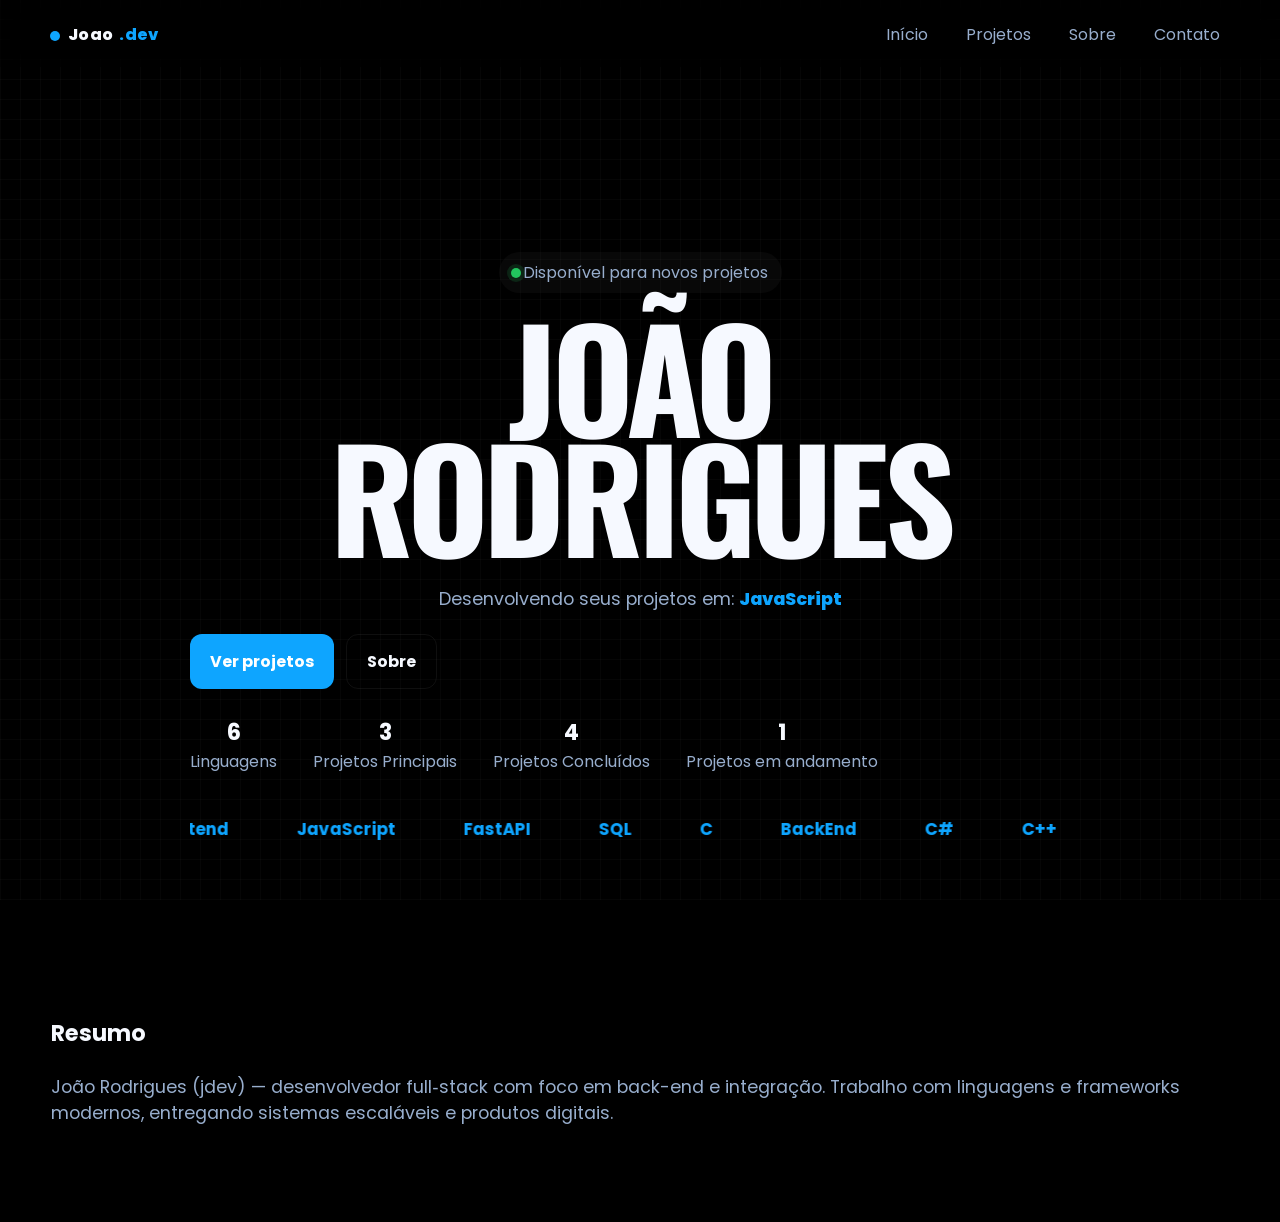
==== commit fd372d70: "Add files via upload" ====
--- a/index.html
+++ b/index.html
@@ -1,98 +1,82 @@
-<!DOCTYPE html>
-<html lang="pt-BR">
-<head>
-  <meta charset="UTF-8" />
-  <meta name="viewport" content="width=device-width, initial-scale=1.0" />
-  <meta name="description" content="Portfólio pessoal de João Rodrigues, desenvolvedor com foco em front-end, back-end e projetos digitais." />
-  <title>João Rodrigues | Portfólio</title>
-  <link rel="preconnect" href="https://fonts.googleapis.com" />
-  <link rel="preconnect" href="https://fonts.gstatic.com" crossorigin />
-  <link href="https://fonts.googleapis.com/css2?family=Poppins:wght@400;700;900&display=swap" rel="stylesheet" />
-  <link rel="stylesheet" href="styles.css" />
-</head>
-<body class="is-loading">
-  <header class="site-header">
-    <div class="container header-inner">
-      <a class="brand" href="index.html" aria-label="Ir para a página inicial">
-        <span class="dot"></span>João<span class="dev">.dev</span>
-      </a>
-
-      <button class="menu-toggle" type="button" aria-label="Abrir menu" aria-expanded="false">
-        <span></span>
-        <span></span>
-        <span></span>
-      </button>
-
-      <nav class="site-nav" aria-label="Navegação principal">
-        <a href="index.html" class="active">Início</a>
-        <a href="projetos.html">Projetos</a>
-        <a href="sobre.html">Sobre</a>
-        <a href="contato.html">Contato</a>
-      </nav>
-    </div>
-  </header>
-
-  <main>
-    <section id="home" class="hero">
-      <div class="container hero-inner">
-        <p class="badge">Disponível para novos projetos</p>
-
-        <h1 class="name">
-          <span>João</span>
-          <span>Rodrigues</span>
-        </h1>
-
-        <p class="subtitle">
-          Desenvolvendo seus projetos em: <span id="typed" aria-live="polite"></span>
-        </p>
-
-        <div class="ctas">
-          <a class="btn primary" href="projetos.html">Ver projetos</a>
-          <a class="btn outline" href="sobre.html">Sobre mim</a>
-        </div>
-
-        <div class="kpis" aria-label="Resumo do portfólio">
-          <div class="kpi"><strong>6</strong><span>Linguagens</span></div>
-          <div class="kpi"><strong>3</strong><span>Projetos principais</span></div>
-          <div class="kpi"><strong>4</strong><span>Projetos concluídos</span></div>
-          <div class="kpi"><strong>1</strong><span>Projeto em andamento</span></div>
-        </div>
-
-        <div class="tech-belt" aria-label="Tecnologias utilizadas">
-          <div class="belt">
-            <span>C#</span>
-            <span>C++</span>
-            <span>Front-end</span>
-            <span>JavaScript</span>
-            <span>FastAPI</span>
-            <span>SQL</span>
-            <span>C</span>
-            <span>Back-end</span>
-          </div>
-        </div>
-      </div>
-    </section>
-
-    <section class="section summary">
-      <div class="container">
-        <h2 class="section-title">Resumo</h2>
-        <p class="subtitle">
-          João Rodrigues, desenvolvedor full-stack com foco em back-end, integração e criação de interfaces modernas. Trabalho com tecnologias atuais para entregar sistemas funcionais, responsivos e organizados.
-        </p>
-      </div>
-    </section>
-  </main>
-
-  <footer class="site-footer">
-    <div class="container">
-      <p>© 2026 João Rodrigues. Todos os direitos reservados.</p>
-    </div>
-  </footer>
-
-  <div class="page-transition" aria-hidden="true">
-    <div class="loading-dots"><span></span><span></span><span></span></div>
-  </div>
-
-  <script src="script.js"></script>
-</body>
-</html>
+<!DOCTYPE html>
+<html lang="pt-BR">
+  <head>
+    <meta charset="utf-8" />
+    <meta name="viewport" content="width=device-width,initial-scale=1" />
+    <title>joao.dev — Portfolio</title>
+    <meta name="description" content="Portfolio pessoal — estilo cinematográfico" />
+    <link href="https://fonts.googleapis.com/css2?family=Poppins:wght@400;700;900&display=swap" rel="stylesheet">
+    <link rel="stylesheet" href="styles.css" />
+  </head>
+  <body class="is-loading">
+    <!-- Cabeçalho do site e navegação principal -->
+    <header class="site-header">
+      <div class="container header-inner">
+        <div class="brand"><span class="dot"></span>Joao<span class="dev">.dev</span></div>
+        <button class="menu-toggle" aria-label="Abrir menu" aria-expanded="false"><span></span><span></span><span></span></button>
+        <nav class="site-nav">
+          <a href="index.html" class="nav-link">Início</a>
+          <a href="projetos.html" class="nav-link">Projetos</a>
+          <a href="sobre.html" class="nav-link">Sobre</a>
+          <a href="contato.html" class="nav-link">Contato</a>
+        </nav>
+      </div>
+    </header>
+
+    <!-- Conteúdo principal -->
+    <main>
+      <!-- Seção principal: nome, subtítulo e correia de tecnologias -->
+      <section id="home" class="hero">
+        <div class="hero-inner">
+          <div class="badge">Disponível para novos projetos</div>
+          <h1 class="name"><span>João</span><span>Rodrigues</span></h1>
+          <p class="subtitle">Desenvolvendo seus projetos em:  <span id="typed" aria-live="polite"></span></p>
+          <div class="ctas">
+            <a class="btn primary" href="projetos.html">Ver projetos</a>
+            <a class="btn outline" href="sobre.html">Sobre</a>
+          </div>
+
+          <div class="kpis">
+            <div class="kpi"><strong>6</strong><span>Linguagens</span></div>
+            <div class="kpi"><strong>3</strong><span>Projetos Principais</span></div>
+            <div class="kpi"><strong>4</strong><span>Projetos Concluídos</span></div>
+            <div class="kpi"><strong>1</strong><span>Projetos em andamento</span></div>
+          </div>
+
+          <div class="tech-belt hero-belt">
+            <div class="belt">
+              <span>C#</span>
+              <span>C++</span>
+              <span>Frontend</span>
+              <span>JavaScript</span>
+              <span>FastAPI</span>
+              <span>SQL</span>
+              <span>C</span>
+              <span>BackEnd</span>
+            </div>
+          </div>
+
+        </div>
+      </section>
+
+      <!-- Seção de resumo -->
+      <section class="section summary">
+        <div class="container">
+          <h2 class="section-title">Resumo</h2>
+          <p class="subtitle">João Rodrigues (jdev) — desenvolvedor full‑stack com foco em back-end e integração. Trabalho com linguagens e frameworks modernos, entregando sistemas escaláveis e produtos digitais.</p>
+        </div>
+      </section>
+    </main>
+
+    <!-- Overlay lightbox para imagens da galeria -->
+    <div id="siteLightbox" class="lightbox" hidden>
+      <button class="lb-close" aria-label="Fechar">✕</button>
+      <button class="lb-prev" aria-label="Anterior">‹</button>
+      <img class="lb-img" src="" alt="" />
+      <button class="lb-next" aria-label="Próximo">›</button>
+    </div>
+
+    <div class="page-transition"><div class="loading-dots"><span></span><span></span><span></span></div></div>
+    <script src="script.js"></script>
+  </body>
+</html>
--- a/styles.css
+++ b/styles.css
@@ -1,695 +1,196 @@
 @import url('https://fonts.googleapis.com/css2?family=Oswald:wght@700;800&display=swap');
 
-:root {
-  --bg: #02030a;
-  --panel: #0b0f1b;
-  --panel-soft: rgba(255, 255, 255, 0.04);
-  --border: rgba(255, 255, 255, 0.08);
-  --text: #f6f9ff;
-  --muted: #98aecd;
-  --accent: #0ea5ff;
-  --accent-dark: #0a84d6;
-  --header-height: 92px;
+/* Estilo cinematográfico do portfólio — tema jdev */
+:root{
+  --bg:#02030a;
+  --panel:#0b0f1b;
+  --text:#f6f9ff;
+  --muted:#98aecd;
+  --accent:#0ea5ff; /* azul vibrante */
+  --accent-dark:#0a84d6;
+}
+*{box-sizing:border-box;margin:0;padding:0}
+html,body{height:100%}
+body{font-family:Poppins,Inter,system-ui,Segoe UI,Roboto,Arial;color:var(--text);background:#000;--header-height:220px;}
+
+/* efeito de transição entre páginas */
+body.is-loading{overflow:hidden;}
+.page-transition{position:fixed;inset:0;display:flex;align-items:center;justify-content:center;background:rgba(1,6,18,0.94);backdrop-filter:blur(10px);pointer-events:none;z-index:95;visibility:hidden;opacity:0;transition:opacity .25s ease .05s;}
+body.is-loading .page-transition{visibility:visible;opacity:1;pointer-events:auto;}
+.page-transition .loading-dots{display:flex;gap:14px;align-items:center;}
+.page-transition .loading-dots span{width:14px;height:14px;border-radius:50%;background:rgba(14,165,255,0.28);box-shadow:0 0 18px rgba(14,165,255,0.22);animation:dotPulse 1.4s ease infinite;opacity:0.3;transform:scale(0.9);}
+.page-transition .loading-dots span:nth-child(1){animation-delay:0s;}
+.page-transition .loading-dots span:nth-child(2){animation-delay:0.18s;}
+.page-transition .loading-dots span:nth-child(3){animation-delay:0.36s;}
+@keyframes dotPulse{0%,100%{transform:scale(0.9);opacity:.3;}22%{transform:scale(1.35);opacity:1;}44%{transform:scale(1.05);opacity:.5;}66%{transform:scale(0.9);opacity:.2;}88%{transform:scale(1.2);opacity:.9;}}
+
+/* subtle full-site square grid background */
+body::before{
+  content:"";position:fixed;inset:0;pointer-events:none;z-index:-1;
+  background-image:
+    linear-gradient(0deg, rgba(255,255,255,0.12) 1px, transparent 1px),
+    linear-gradient(90deg, rgba(255,255,255,0.12) 1px, transparent 1px);
+  background-size:20px 20px;
+  opacity:0.22;
+}
+.container{width:min(1180px,92%);margin:0 auto}
+
+/* Cabeçalho fixo e navegação principal */
+.site-header{position:fixed;top:0;left:0;right:0;display:flex;flex-direction:column;align-items:center;background:rgba(0,0,0,0.18);backdrop-filter:blur(18px);padding:14px 18px 12px;z-index:40;}
+.header-inner{display:flex;align-items:center;justify-content:space-between;width:100%;max-width:1180px}
+.brand{font-weight:800;letter-spacing:0.02em}
+.brand .dev{color:var(--accent);margin-left:6px}
+.brand .dot{display:inline-block;width:10px;height:10px;background:var(--accent);border-radius:50%;margin-right:8px;vertical-align:middle}
+.site-nav{display:flex;gap:18px;flex-wrap:wrap}
+.site-nav a{color:var(--muted);text-decoration:none;padding:8px 10px;border-radius:8px}
+.site-nav a:hover{color:var(--text);background:rgba(255,255,255,0.03)}
+main{padding-top:var(--header-height)}
+
+/* Seção de destaque principal (hero) */
+.hero{position:relative;min-height:calc(100vh - var(--header-height));display:flex;align-items:flex-start;justify-content:flex-start;padding-top:16px;overflow:hidden}
+.hero-inner{position:relative;z-index:1;padding:16px 0 64px;max-width:900px;margin:0 auto;text-align:center}
+.badge{position:relative;display:inline-block;background:rgba(255,255,255,0.03);color:var(--muted);padding:8px 14px 8px 24px;border-radius:999px;margin-bottom:16px}
+.badge::before{content:"";position:absolute;left:12px;top:50%;transform:translateY(-50%);width:10px;height:10px;border-radius:50%;background:#22c55e;box-shadow:0 0 0 4px rgba(34,197,94,0.15)}
+.name{position:relative;display:inline-flex;flex-direction:column;font-weight:800;font-size:clamp(56px,14vw,140px);line-height:0.86;margin:6px 0;font-family:'Oswald', Poppins, Inter, sans-serif;padding:0 12px;letter-spacing:-0.04em;text-transform:uppercase;}
+.name span{display:block}
+.subtitle{color:var(--muted);font-size:1.1rem;margin-top:24px}
+.subtitle #typed{color:var(--accent);font-weight:800}
+.ctas{margin-top:22px;display:flex;gap:12px}
+.btn{padding:14px 20px;border-radius:12px;border:0;font-weight:700;cursor:pointer;text-decoration:none;display:inline-flex;align-items:center;justify-content:center}
+.btn.primary{background:var(--accent);color:#fff}
+.btn.primary:hover{background:linear-gradient(90deg,rgba(14,165,255,0.95),rgba(0,122,204,0.95));}
+.btn.outline{background:transparent;border:1px solid rgba(255,255,255,0.06);color:var(--text);text-decoration:none}
+.btn:hover{text-decoration:none}
+
+.kpis{display:flex;gap:36px;margin-top:26px;color:var(--muted)}
+.kpi strong{display:block;font-size:1.4rem;color:var(--text)}
+
+.header-belt,.hero-belt{width:100%;background:transparent;position:relative;z-index:45}
+.hero-belt{margin-top:28px}
+.tech-belt{width:100%;overflow:hidden;display:flex;justify-content:center}
+.belt{display:inline-flex;gap:48px;align-items:center;padding:8px 0;white-space:nowrap;transform:translateX(0);will-change:transform}
+.belt span{font-weight:700;font-size:1.05rem;padding:6px 10px;border-radius:6px;background:transparent;color:var(--accent)}
+.belt-clone{display:inline-flex}
+.header-belt .belt,
+.hero-belt .belt{max-width:1400px}
+
+/* center hero content */
+.hero-inner{margin:0 auto;text-align:center}
+
+/* mobile menu toggle */
+.menu-toggle{display:none;background:transparent;border:0;flex-direction:column;gap:4px;cursor:pointer}
+.menu-toggle span{width:22px;height:2px;background:var(--text);display:block;border-radius:999px;transition:transform .25s ease, opacity .25s ease}
+.menu-toggle.active span:nth-child(1){transform:translateY(6px) rotate(45deg)}
+.menu-toggle.active span:nth-child(2){opacity:0}
+.menu-toggle.active span:nth-child(3){transform:translateY(-6px) rotate(-45deg)}
+
+@media (max-width:900px){
+  .menu-toggle{display:flex}
+  .site-nav{display:none;position:absolute;right:18px;top:calc(var(--header-height) - 20px);background:rgba(0,0,0,0.95);padding:12px;border-radius:12px;flex-direction:column;align-items:flex-start;gap:10px}
+  .site-nav.open{display:flex}
+  .site-nav a{display:block;padding:8px 12px}
+  .header-inner{position:relative}
 }
 
-* {
-  box-sizing: border-box;
-  margin: 0;
-  padding: 0;
+/* minimize section separators (no heavy divisions) */
+.section{background:transparent}
+
+/* Sections */
+.section{padding:96px 0}
+.section-title{font-size:1.4rem;margin-bottom:18px}
+
+/* Layout alternado da seção de projetos */
+.project-list{display:flex;flex-direction:column;gap:28px}
+.project{display:grid;grid-template-columns:1fr 1fr;gap:18px;align-items:center}
+.project.alt{grid-template-columns:1fr 1fr}
+.project.alt .project-photo{order:2}
+.project-photo img{width:100%;height:320px;object-fit:cover;border-radius:12px;box-shadow:0 18px 40px rgba(2,8,20,0.6);transition:transform .6s ease}
+.project-desc{padding:22px;border-radius:12px}
+.project-desc.dark{background:#070707;color:var(--text)}
+.project-desc.blue{background:linear-gradient(180deg,var(--accent-dark),var(--accent));color:#001018}
+.project-desc h4{margin-bottom:8px}
+
+/* Layout do cartão de sobre com imagem grande */
+.about-section{padding-top:80px}
+.about-card{display:grid;grid-template-columns:1.3fr 0.7fr;gap:28px;align-items:start;margin-top:28px;}
+.about-photo{display:flex;align-items:center;justify-content:center;}
+.about-photo img{width:auto;max-width:110%;height:auto;max-height:720px;object-fit:contain;border-radius:20px;box-shadow:0 24px 60px rgba(0,0,0,0.55);transform:rotate(-90deg);transform-origin:center center;}
+.about-desc{padding:32px;border-radius:20px;background:rgba(255,255,255,0.04);border:1px solid rgba(255,255,255,0.06)}
+.about-desc p{line-height:1.8;color:var(--muted);margin-bottom:20px}
+.about-list{display:grid;gap:12px;list-style:none;padding:0;margin:0;color:var(--text)}
+.about-list li{padding:14px 18px;border-radius:12px;background:rgba(255,255,255,0.02);border:1px solid rgba(255,255,255,0.05)}
+
+@media (max-width:900px){
+  .about-card{grid-template-columns:1fr;}
+  .about-photo img{max-height:420px}
 }
 
-html {
-  scroll-behavior: smooth;
-}
+/* Animação de revelação ao rolar a página */
+.project.reveal .project-photo{transform:translateY(18px);opacity:0;transition:all .7s ease}
+.project.reveal.visible .project-photo{transform:none;opacity:1}
+.project.reveal .project-desc{transform:translateY(18px);opacity:0;transition:all .7s ease .08s}
+.project.reveal.visible .project-desc{transform:none;opacity:1}
 
-body {
-  min-height: 100vh;
-  font-family: Poppins, Inter, system-ui, Segoe UI, Roboto, Arial, sans-serif;
-  color: var(--text);
-  background: #000;
-}
+/* Grade de galeria de imagens */
+.gallery-grid{display:grid;grid-template-columns:repeat(auto-fit,minmax(240px,1fr));gap:16px}
+.gallery-item{overflow:hidden;border-radius:12px}
+.gallery-item img{width:100%;height:auto;max-height:380px;object-fit:cover;display:block;transition:transform .45s ease}
+.gallery-item:hover img{transform:scale(1.03)}
 
-body::before {
-  content: "";
-  position: fixed;
-  inset: 0;
-  z-index: -1;
-  pointer-events: none;
-  opacity: 0.22;
-  background-image:
-    linear-gradient(0deg, rgba(255, 255, 255, 0.12) 1px, transparent 1px),
-    linear-gradient(90deg, rgba(255, 255, 255, 0.12) 1px, transparent 1px);
-  background-size: 20px 20px;
-}
+/* Lightbox para visualização ampliada de imagens */
+.lightbox{position:fixed;inset:0;align-items:center;justify-content:center;background:rgba(0,0,0,0.92);z-index:80}
+.lightbox[hidden]{display:none}
+.lightbox:not([hidden]){display:flex}
+.lb-img{max-width:92%;max-height:86%;border-radius:12px}
+.lb-close,.lb-prev,.lb-next{position:fixed;background:rgba(255,255,255,0.03);color:var(--text);border:0;padding:10px;border-radius:8px;cursor:pointer}
+.lb-close{top:18px;right:18px}
+.lb-prev{left:18px;top:50%;transform:translateY(-50%)}
+.lb-next{right:18px;top:50%;transform:translateY(-50%)}
 
-img {
-  max-width: 100%;
-  display: block;
-}
+/* Formulário de contato */
+.contact-section{padding-top:80px}
+.contact-grid{display:grid;grid-template-columns:1.2fr 0.8fr;gap:28px;margin-top:28px}
+.contact-card{padding:32px;border-radius:20px;background:rgba(255,255,255,0.03);border:1px solid rgba(255,255,255,0.06)}
+.dark-card{background:rgba(0,0,0,0.5);border-color:rgba(255,255,255,0.08)}
+.section-copy{color:var(--muted);max-width:760px;margin-top:16px}
+.contact-form{display:grid;gap:18px;max-width:100%}
+.contact-form label{font-weight:700;color:var(--text)}
+.contact-form input,.contact-form textarea{padding:16px;border-radius:16px;border:1px solid rgba(255,255,255,0.06);background:rgba(255,255,255,0.04);color:var(--text);outline:none}
+.contact-form textarea{min-height:180px;resize:vertical}
+.info-list{list-style:none;padding:0;margin:0;display:grid;gap:12px}
+.info-list li{padding:14px 18px;border-radius:14px;background:rgba(255,255,255,0.02);border:1px solid rgba(255,255,255,0.05);color:var(--text)}
+.contact-methods{margin-top:24px}
+.contact-method-list{list-style:none;padding:0;margin:0;display:grid;gap:12px}
+.contact-method-list li{padding:14px 18px;border-radius:14px;background:rgba(255,255,255,0.04);border:1px solid rgba(14,165,255,0.15)}
+.contact-method-list a{color:var(--accent);text-decoration:none;font-weight:700;display:inline-flex;align-items:center;gap:10px;position:relative;}
+.contact-method-list a::before{content:'';display:inline-flex;align-items:center;justify-content:center;width:24px;height:24px;border-radius:8px;background:rgba(14,165,255,0.14);background-size:16px 16px;background-repeat:no-repeat;background-position:center;}
+.contact-method-list a.icon-mail::before{background-image:url("data:image/svg+xml,%3Csvg xmlns='http://www.w3.org/2000/svg' viewBox='0 0 24 24'%3E%3Cpath fill='%23ffffff' d='M3 6.5A2.5 2.5 0 015.5 4h13A2.5 2.5 0 0121 6.5v11a2.5 2.5 0 01-2.5 2.5h-13A2.5 2.5 0 013 17.5v-11zM5.54 6h12.92L12 11.26 5.54 6zM5 7.71V17.5c0 .28.22.5.5.5h13c.28 0 .5-.22.5-.5V7.71l-7.07 5.02a.75.75 0 01-.86 0L5 7.71z'/%3E%3C/svg%3E");}
+.contact-method-list a.icon-instagram::before{background-image:url("data:image/svg+xml,%3Csvg xmlns='http://www.w3.org/2000/svg' viewBox='0 0 24 24'%3E%3Crect x='3.5' y='3.5' width='17' height='17' rx='5' ry='5' fill='none' stroke='%23ffffff' stroke-width='1.8'/%3E%3Ccircle cx='12' cy='12' r='3.8' fill='none' stroke='%23ffffff' stroke-width='1.8'/%3E%3Ccircle cx='17.5' cy='6.5' r='1' fill='%23ffffff'/%3E%3C/svg%3E");}
+.contact-method-list a.icon-github::before{background-image:url("data:image/svg+xml,%3Csvg xmlns='http://www.w3.org/2000/svg' viewBox='0 0 24 24'%3E%3Cpath fill='%23ffffff' d='M12 2C7.58 2 4 5.58 4 10.03c0 3.52 2.29 6.51 5.47 7.56.4.07.55-.17.55-.38 0-.19-.01-.82-.01-1.49-2.22.48-2.69-1.07-2.69-1.07-.36-.91-.88-1.15-.88-1.15-.72-.5.05-.49.05-.49.8.06 1.22.82 1.22.82.71 1.22 1.86.87 2.32.67.07-.52.28-.87.51-1.07-1.77-.2-3.63-.89-3.63-3.97 0-.88.31-1.6.82-2.16-.08-.2-.36-1.01.08-2.1 0 0 .67-.22 2.2.82.64-.18 1.32-.27 2-.27.68 0 1.36.09 2 .27 1.53-1.04 2.2-.82 2.2-.82.44 1.09.16 1.9.08 2.1.51.56.82 1.28.82 2.16 0 3.09-1.87 3.77-3.65 3.97.29.25.54.73.54 1.48 0 1.07-.01 1.93-.01 2.19 0 .21.15.46.55.38A8.02 8.02 0 0020 10.03C20 5.58 16.42 2 12 2z'/%3E%3C/svg%3E");}
+.contact-method-list a.icon-linkedin::before{background-image:url("data:image/svg+xml,%3Csvg xmlns='http://www.w3.org/2000/svg' viewBox='0 0 24 24'%3E%3Crect x='3' y='3' width='18' height='18' rx='3' ry='3' fill='none' stroke='%23ffffff' stroke-width='1.8'/%3E%3Cpath fill='%23ffffff' d='M8.5 10.5h2.5v8H8.5v-8zM10.75 7c.83 0 1.5.68 1.5 1.5S11.58 10 10.75 10 9.25 9.32 9.25 8.5 9.92 7 10.75 7zM14.75 11h2.33v1.08h.03c.33-.62 1.14-1.28 2.35-1.28 2.51 0 2.98 1.65 2.98 3.79V19h-2.5v-4.17c0-.99-.02-2.27-1.38-2.27-1.38 0-1.59 1.08-1.59 2.19V19h-2.5v-8z'/%3E%3C/svg%3E");}
+.contact-method-list a:hover{text-decoration:underline;}
+.form-message{color:var(--muted);font-size:0.95rem;min-height:24px}
 
-button,
-a {
-  font: inherit;
-}
-
-a {
-  color: inherit;
-}
-
-.container {
-  width: min(1180px, 92%);
-  margin: 0 auto;
-}
-
-/* Header */
-.site-header {
-  position: fixed;
-  top: 0;
-  left: 0;
-  right: 0;
-  z-index: 40;
-  padding: 14px 18px;
-  background: rgba(0, 0, 0, 0.2);
-  backdrop-filter: blur(18px);
-}
-
-.header-inner {
-  display: flex;
-  align-items: center;
-  justify-content: space-between;
-  max-width: 1180px;
-  width: 100%;
-}
-
-.brand {
-  font-weight: 800;
-  letter-spacing: 0.02em;
-}
-
-.brand .dev {
-  margin-left: 6px;
-  color: var(--accent);
-}
-
-.brand .dot {
-  display: inline-block;
-  width: 10px;
-  height: 10px;
-  margin-right: 8px;
-  border-radius: 50%;
-  vertical-align: middle;
-  background: var(--accent);
-}
-
-.site-nav {
-  display: flex;
-  gap: 18px;
-  align-items: center;
-}
-
-.site-nav a {
-  padding: 8px 10px;
-  border-radius: 8px;
-  color: var(--muted);
-  text-decoration: none;
-  transition: 0.2s ease;
-}
-
-.site-nav a:hover,
-.site-nav a.active {
-  color: var(--text);
-  background: rgba(255, 255, 255, 0.05);
-}
-
-.menu-toggle {
-  display: none;
-  width: 48px;
-  height: 48px;
-  border: 1px solid rgba(14, 165, 255, 0.25);
-  border-radius: 50%;
-  background: rgba(14, 165, 255, 0.18);
-  cursor: pointer;
-  align-items: center;
-  justify-content: center;
-  position: relative;
-  transition: 0.25s ease;
-}
-
-.menu-toggle:hover {
-  background: rgba(14, 165, 255, 0.28);
-}
-
-.menu-toggle span {
-  position: absolute;
-  width: 22px;
-  height: 2px;
-  border-radius: 999px;
-  background: var(--text);
-  transition: 0.25s ease;
-}
-
-.menu-toggle span:nth-child(1) { transform: translateY(-7px); }
-.menu-toggle span:nth-child(3) { transform: translateY(7px); }
-.menu-toggle.active span:nth-child(1) { transform: rotate(45deg); }
-.menu-toggle.active span:nth-child(2) { opacity: 0; }
-.menu-toggle.active span:nth-child(3) { transform: rotate(-45deg); }
-
-main {
-  padding-top: var(--header-height);
-}
-
-/* Page transition */
-body.is-loading {
-  overflow: hidden;
-}
-
-.page-transition {
-  position: fixed;
-  inset: 0;
-  z-index: 95;
-  display: flex;
-  align-items: center;
-  justify-content: center;
-  visibility: hidden;
-  opacity: 0;
-  pointer-events: none;
-  background: rgba(1, 6, 18, 0.94);
-  backdrop-filter: blur(10px);
-  transition: opacity 0.25s ease 0.05s;
-}
-
-body.is-loading .page-transition {
-  visibility: visible;
-  opacity: 1;
-  pointer-events: auto;
-}
-
-.loading-dots {
-  display: flex;
-  gap: 14px;
-}
-
-.loading-dots span {
-  width: 14px;
-  height: 14px;
-  border-radius: 50%;
-  opacity: 0.3;
-  background: rgba(14, 165, 255, 0.3);
-  box-shadow: 0 0 18px rgba(14, 165, 255, 0.25);
-  animation: dotPulse 1.4s ease infinite;
-}
-
-.loading-dots span:nth-child(2) { animation-delay: 0.18s; }
-.loading-dots span:nth-child(3) { animation-delay: 0.36s; }
-
-@keyframes dotPulse {
-  0%, 100% { transform: scale(0.9); opacity: 0.3; }
-  25% { transform: scale(1.35); opacity: 1; }
-  55% { transform: scale(0.95); opacity: 0.45; }
-}
-
-/* Hero */
-.hero {
-  min-height: calc(100vh - var(--header-height));
-  display: flex;
-  align-items: center;
-  justify-content: center;
-  overflow: hidden;
-  padding: 32px 0 72px;
-}
-
-.hero-inner {
-  max-width: 980px;
-  margin: 0 auto;
-  text-align: center;
-}
-
-.badge {
-  position: relative;
-  display: inline-block;
-  margin-bottom: 16px;
-  padding: 8px 14px 8px 28px;
-  border-radius: 999px;
-  color: var(--muted);
-  background: rgba(255, 255, 255, 0.04);
-}
-
-.badge::before {
-  content: "";
-  position: absolute;
-  left: 12px;
-  top: 50%;
-  width: 10px;
-  height: 10px;
-  border-radius: 50%;
-  background: #22c55e;
-  box-shadow: 0 0 0 4px rgba(34, 197, 94, 0.15);
-  transform: translateY(-50%);
-}
-
-.name {
-  display: inline-flex;
-  flex-direction: column;
-  margin: 6px 0;
-  padding: 0 12px;
-  font-family: Oswald, Poppins, Inter, sans-serif;
-  font-size: clamp(56px, 14vw, 140px);
-  font-weight: 800;
-  line-height: 0.86;
-  letter-spacing: -0.04em;
-  text-transform: uppercase;
-}
-
-.subtitle {
-  margin-top: 24px;
-  color: var(--muted);
-  font-size: 1.1rem;
-}
-
-.subtitle #typed {
-  color: var(--accent);
-  font-weight: 800;
-}
-
-.ctas {
-  display: flex;
-  justify-content: center;
-  gap: 12px;
-  margin-top: 22px;
-}
-
-.btn {
-  display: inline-flex;
-  align-items: center;
-  justify-content: center;
-  padding: 14px 20px;
-  border: 0;
-  border-radius: 12px;
-  cursor: pointer;
-  font-weight: 700;
-  text-decoration: none;
-  transition: 0.25s ease;
-}
-
-.btn.primary {
-  color: #fff;
-  background: var(--accent);
-}
-
-.btn.primary:hover {
-  background: linear-gradient(90deg, rgba(14, 165, 255, 0.95), rgba(0, 122, 204, 0.95));
-}
-
-.btn.outline {
-  color: var(--text);
-  border: 1px solid var(--border);
-  background: transparent;
-}
-
-.kpis {
-  display: flex;
-  justify-content: center;
-  gap: 36px;
-  margin-top: 26px;
-  color: var(--muted);
-}
-
-.kpi strong {
-  display: block;
-  color: var(--text);
-  font-size: 1.4rem;
-}
-
-.tech-belt {
-  display: flex;
-  justify-content: center;
-  width: 100%;
-  margin-top: 28px;
-  overflow: hidden;
-}
-
-.belt {
-  display: inline-flex;
-  align-items: center;
-  gap: 48px;
-  padding: 8px 0;
-  white-space: nowrap;
-  will-change: transform;
-}
-
-.belt span {
-  padding: 6px 10px;
-  border-radius: 6px;
-  color: var(--accent);
-  font-weight: 700;
-  font-size: 1.05rem;
-}
-
-/* Sections */
-.section {
-  padding: 96px 0;
-}
-
-.section-title,
-.section-heading h3 {
-  margin-bottom: 18px;
-}
-
-.section-label {
-  margin-bottom: 8px;
-  color: var(--accent);
-  font-weight: 700;
-  text-transform: uppercase;
-  letter-spacing: 0.08em;
-}
-
-.section-copy {
-  max-width: 760px;
-  margin-top: 16px;
-  color: var(--muted);
-}
-
-/* Projects */
-.project-list {
-  display: flex;
-  flex-direction: column;
-  gap: 28px;
-  margin-top: 28px;
-}
-
-.project {
-  display: grid;
-  grid-template-columns: 1fr 1fr;
-  gap: 18px;
-  align-items: center;
-}
-
-.project.alt .project-photo {
-  order: 2;
-}
-
-.project-photo img {
-  width: 100%;
-  height: 320px;
-  object-fit: cover;
-  border-radius: 12px;
-  box-shadow: 0 18px 40px rgba(2, 8, 20, 0.6);
-}
-
-.project-desc,
-.about-desc,
-.contact-card {
-  border: 1px solid var(--border);
-  border-radius: 20px;
-  background: var(--panel-soft);
-}
-
-.project-desc {
-  padding: 22px;
-}
-
-.project-desc h4 {
-  margin-bottom: 8px;
-}
-
-.project-desc p,
-.about-desc p,
-.contact-card p {
-  color: var(--muted);
-  line-height: 1.7;
-}
-
-.project-desc.blue {
-  color: #001018;
-  background: linear-gradient(180deg, var(--accent-dark), var(--accent));
-}
-
-.project-desc.blue p {
-  color: #001018;
-}
-
-/* About */
-.about-section,
-.contact-section {
-  padding-top: 80px;
-}
-
-.about-card {
-  display: grid;
-  grid-template-columns: 1.3fr 0.7fr;
-  gap: 28px;
-  align-items: start;
-  margin-top: 28px;
-}
-
-.about-photo {
-  display: flex;
-  align-items: center;
-  justify-content: center;
-}
-
-.about-photo img {
-  width: auto;
-  max-width: 110%;
-  max-height: 720px;
-  border-radius: 20px;
-  object-fit: contain;
-  box-shadow: 0 24px 60px rgba(0, 0, 0, 0.55);
-  transform: rotate(-90deg);
-}
-
-.about-desc {
-  padding: 32px;
-}
-
-.about-list,
-.info-list,
-.contact-method-list {
-  display: grid;
-  gap: 12px;
-  margin: 0;
-  padding: 0;
-  list-style: none;
-}
-
-.about-list {
-  margin-top: 20px;
-}
-
-.about-list li,
-.info-list li,
-.contact-method-list li {
-  padding: 14px 18px;
-  border: 1px solid var(--border);
-  border-radius: 14px;
-  background: rgba(255, 255, 255, 0.03);
-}
-
-/* Contact */
-.contact-grid {
-  display: grid;
-  grid-template-columns: 1.2fr 0.8fr;
-  gap: 28px;
-  margin-top: 28px;
-}
-
-.contact-card {
-  padding: 32px;
-}
-
-.contact-form {
-  display: grid;
-  gap: 18px;
-}
-
-.contact-form label {
-  color: var(--text);
-  font-weight: 700;
-}
-
-.contact-form input,
-.contact-form textarea {
-  width: 100%;
-  padding: 16px;
-  border: 1px solid var(--border);
-  border-radius: 16px;
-  outline: none;
-  color: var(--text);
-  background: rgba(255, 255, 255, 0.04);
-}
-
-.contact-form textarea {
-  min-height: 180px;
-  resize: vertical;
-}
-
-.contact-methods {
-  margin-top: 24px;
-}
-
-.contact-method-list a {
-  color: var(--accent);
-  font-weight: 700;
-  text-decoration: none;
-}
-
-.contact-method-list a:hover {
-  text-decoration: underline;
-}
-
-.form-message {
-  min-height: 24px;
-  color: var(--muted);
-  font-size: 0.95rem;
-}
-
-/* Lightbox */
-.lightbox {
-  position: fixed;
-  inset: 0;
-  z-index: 80;
-  align-items: center;
-  justify-content: center;
-  background: rgba(0, 0, 0, 0.92);
-}
-
-.lightbox[hidden] {
-  display: none;
-}
-
-.lightbox:not([hidden]) {
-  display: flex;
-}
-
-.lb-img {
-  max-width: 92%;
-  max-height: 86%;
-  border-radius: 12px;
-}
-
-.lb-close,
-.lb-prev,
-.lb-next {
-  position: fixed;
-  padding: 10px;
-  border: 0;
-  border-radius: 8px;
-  color: var(--text);
-  background: rgba(255, 255, 255, 0.05);
-  cursor: pointer;
-}
-
-.lb-close { top: 18px; right: 18px; }
-.lb-prev { left: 18px; top: 50%; transform: translateY(-50%); }
-.lb-next { right: 18px; top: 50%; transform: translateY(-50%); }
-
-/* Animations */
-.reveal {
-  opacity: 0;
-  transform: translateY(18px);
-  transition: 0.7s ease;
-}
-
-.reveal.visible {
-  opacity: 1;
-  transform: none;
-}
-
-/* Footer */
-.site-footer {
-  padding: 32px 0;
-  color: var(--muted);
-  text-align: center;
+@media (max-width:900px){
+  .contact-grid{grid-template-columns:1fr}
 }
 
 /* Responsive */
-@media (max-width: 900px) {
-  .site-header {
-    padding: 12px 18px;
-  }
-
-  .menu-toggle {
-    display: flex;
-  }
-
-  .site-nav {
-    position: absolute;
-    top: calc(100% + 10px);
-    right: 18px;
-    display: none;
-    min-width: 210px;
-    padding: 12px 0;
-    border-radius: 24px;
-    flex-direction: column;
-    align-items: stretch;
-    gap: 6px;
-    background: rgba(0, 0, 0, 0.95);
-    box-shadow: 0 22px 55px rgba(0, 0, 0, 0.36);
-  }
-
-  .site-nav.open {
-    display: flex;
-  }
-
-  .site-nav a {
-    width: 100%;
-    padding: 14px 18px;
-    border-radius: 18px;
-    font-size: 1rem;
-    line-height: 1.3;
-  }
-
-  .hero {
-    align-items: flex-start;
-    padding-top: 72px;
-  }
-
-  .name {
-    padding: 0;
-    font-size: clamp(36px, 10vw, 72px);
-    line-height: 0.95;
-  }
-
-  .subtitle {
-    padding: 0 15px;
-    font-size: 1rem;
-  }
-
-  .project,
-  .about-card,
-  .contact-grid {
-    grid-template-columns: 1fr;
-  }
-
-  .project.alt .project-photo {
-    order: 0;
-  }
-
-  .project-photo img {
-    height: 220px;
-  }
-
-  .about-photo img {
-    max-height: 420px;
-  }
+@media (max-width:900px){
+  .name{font-size:48px}
+  .hero{padding-top:72px}
+  .gallery-item img{height:200px}
+  .project{grid-template-columns:1fr;}
+  .project.alt .project-photo{order:0}
+  .project-photo img{height:220px}
 }
 
-@media (max-width: 480px) {
-  .name {
-    font-size: 32px;
-  }
 
-  .badge {
-    font-size: 0.85rem;
-  }
-
-  .ctas,
-  .kpis {
-    flex-direction: column;
-    align-items: center;
-  }
-
-  .kpis {
-    gap: 16px;
-  }
+/* Ajustes finos para celulares pequenos, sem alterar o visual desktop */
+@media (max-width:480px){
+  body{--header-height:150px}
+  .name{font-size:clamp(38px,16vw,58px);line-height:.92;padding:0 8px}
+  .subtitle{font-size:.95rem;padding:0 14px}
+  .ctas{justify-content:center;flex-wrap:wrap}
+  .kpis{flex-direction:column;gap:14px;align-items:center}
 }
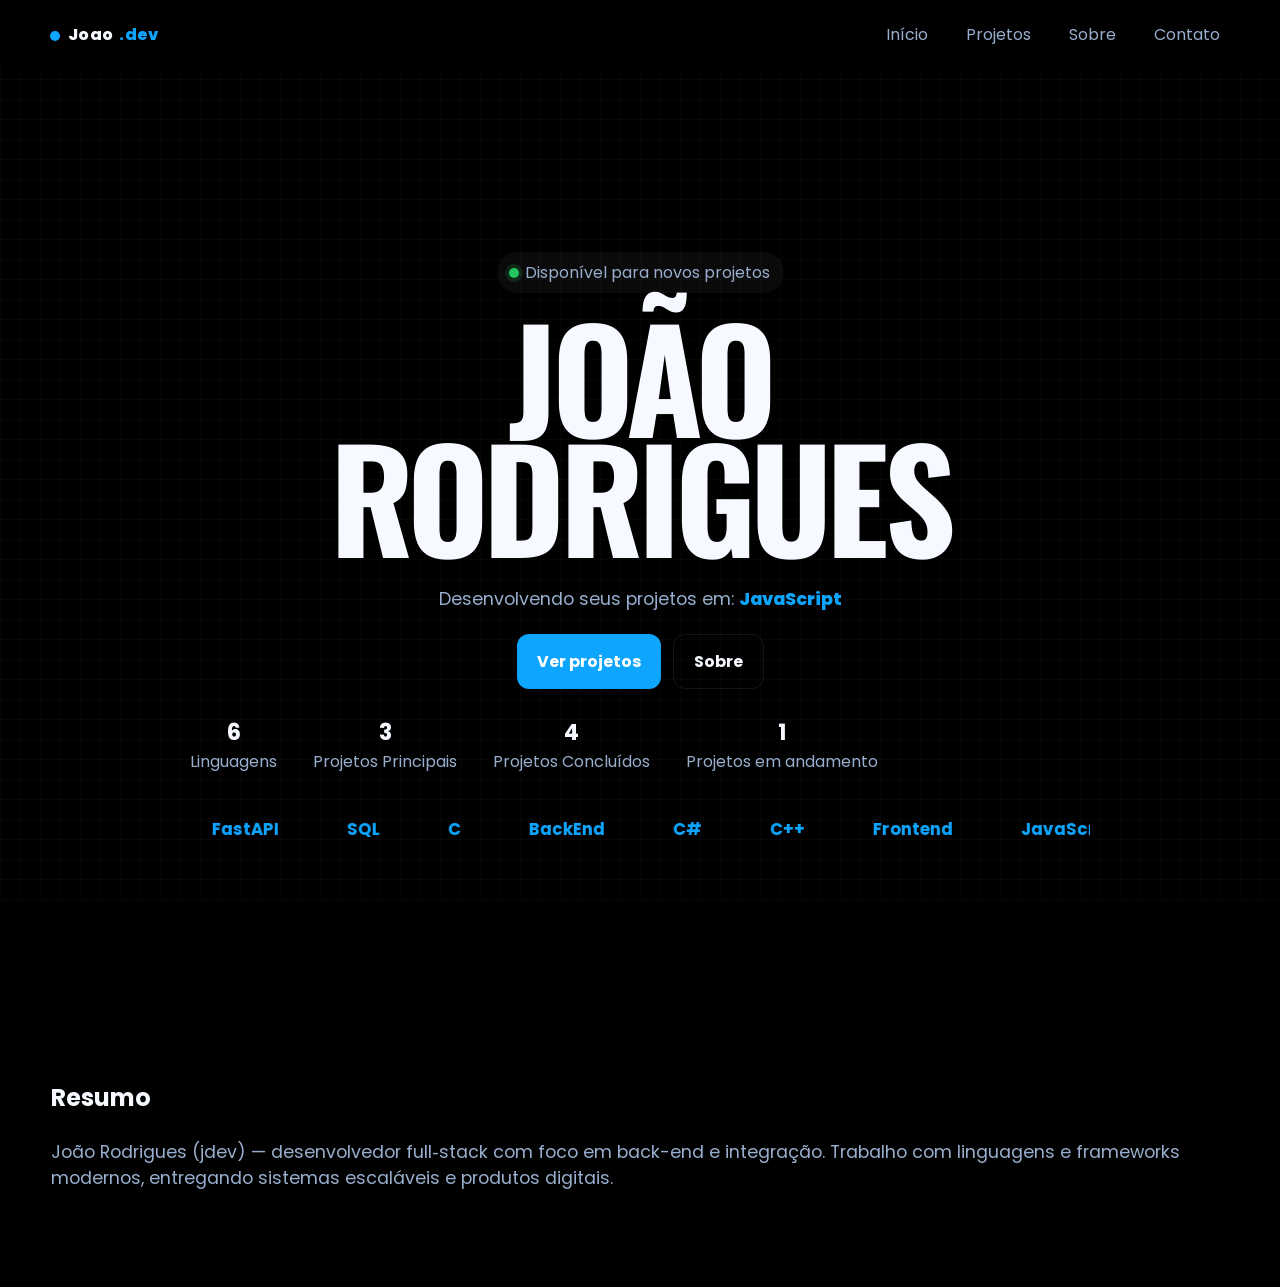
==== commit 82d330ad: "Add files via upload" ====
--- a/index.html
+++ b/index.html
@@ -1,82 +1,82 @@
-<!DOCTYPE html>
-<html lang="pt-BR">
-  <head>
-    <meta charset="utf-8" />
-    <meta name="viewport" content="width=device-width,initial-scale=1" />
-    <title>joao.dev — Portfolio</title>
-    <meta name="description" content="Portfolio pessoal — estilo cinematográfico" />
-    <link href="https://fonts.googleapis.com/css2?family=Poppins:wght@400;700;900&display=swap" rel="stylesheet">
-    <link rel="stylesheet" href="styles.css" />
-  </head>
-  <body class="is-loading">
-    <!-- Cabeçalho do site e navegação principal -->
-    <header class="site-header">
-      <div class="container header-inner">
-        <div class="brand"><span class="dot"></span>Joao<span class="dev">.dev</span></div>
-        <button class="menu-toggle" aria-label="Abrir menu" aria-expanded="false"><span></span><span></span><span></span></button>
-        <nav class="site-nav">
-          <a href="index.html" class="nav-link">Início</a>
-          <a href="projetos.html" class="nav-link">Projetos</a>
-          <a href="sobre.html" class="nav-link">Sobre</a>
-          <a href="contato.html" class="nav-link">Contato</a>
-        </nav>
-      </div>
-    </header>
-
-    <!-- Conteúdo principal -->
-    <main>
-      <!-- Seção principal: nome, subtítulo e correia de tecnologias -->
-      <section id="home" class="hero">
-        <div class="hero-inner">
-          <div class="badge">Disponível para novos projetos</div>
-          <h1 class="name"><span>João</span><span>Rodrigues</span></h1>
-          <p class="subtitle">Desenvolvendo seus projetos em:  <span id="typed" aria-live="polite"></span></p>
-          <div class="ctas">
-            <a class="btn primary" href="projetos.html">Ver projetos</a>
-            <a class="btn outline" href="sobre.html">Sobre</a>
-          </div>
-
-          <div class="kpis">
-            <div class="kpi"><strong>6</strong><span>Linguagens</span></div>
-            <div class="kpi"><strong>3</strong><span>Projetos Principais</span></div>
-            <div class="kpi"><strong>4</strong><span>Projetos Concluídos</span></div>
-            <div class="kpi"><strong>1</strong><span>Projetos em andamento</span></div>
-          </div>
-
-          <div class="tech-belt hero-belt">
-            <div class="belt">
-              <span>C#</span>
-              <span>C++</span>
-              <span>Frontend</span>
-              <span>JavaScript</span>
-              <span>FastAPI</span>
-              <span>SQL</span>
-              <span>C</span>
-              <span>BackEnd</span>
-            </div>
-          </div>
-
-        </div>
-      </section>
-
-      <!-- Seção de resumo -->
-      <section class="section summary">
-        <div class="container">
-          <h2 class="section-title">Resumo</h2>
-          <p class="subtitle">João Rodrigues (jdev) — desenvolvedor full‑stack com foco em back-end e integração. Trabalho com linguagens e frameworks modernos, entregando sistemas escaláveis e produtos digitais.</p>
-        </div>
-      </section>
-    </main>
-
-    <!-- Overlay lightbox para imagens da galeria -->
-    <div id="siteLightbox" class="lightbox" hidden>
-      <button class="lb-close" aria-label="Fechar">✕</button>
-      <button class="lb-prev" aria-label="Anterior">‹</button>
-      <img class="lb-img" src="" alt="" />
-      <button class="lb-next" aria-label="Próximo">›</button>
-    </div>
-
-    <div class="page-transition"><div class="loading-dots"><span></span><span></span><span></span></div></div>
-    <script src="script.js"></script>
-  </body>
+<!DOCTYPE html>
+<html lang="pt-BR">
+  <head>
+    <meta charset="utf-8" />
+    <meta name="viewport" content="width=device-width,initial-scale=1" />
+    <title>joao.dev — Portfolio</title>
+    <meta name="description" content="Portfolio pessoal — estilo cinematográfico" />
+    <link href="https://fonts.googleapis.com/css2?family=Poppins:wght@400;700;900&display=swap" rel="stylesheet">
+    <link rel="stylesheet" href="styles.css" />
+  </head>
+  <body class="is-loading home-page">
+    <!-- Cabeçalho do site e navegação principal -->
+    <header class="site-header">
+      <div class="container header-inner">
+        <div class="brand"><span class="dot"></span>Joao<span class="dev">.dev</span></div>
+        <button class="menu-toggle" type="button" aria-label="Abrir menu" aria-expanded="false"><span></span><span></span><span></span></button>
+        <nav class="site-nav" aria-label="Navegação principal">
+          <a href="index.html" class="nav-link">Início</a>
+          <a href="projetos.html" class="nav-link">Projetos</a>
+          <a href="sobre.html" class="nav-link">Sobre</a>
+          <a href="contato.html" class="nav-link">Contato</a>
+        </nav>
+      </div>
+    </header>
+
+    <!-- Conteúdo principal -->
+    <main>
+      <!-- Seção principal: nome, subtítulo e correia de tecnologias -->
+      <section id="home" class="hero">
+        <div class="hero-inner">
+          <div class="badge">Disponível para novos projetos</div>
+          <h1 class="name"><span>João</span><span>Rodrigues</span></h1>
+          <p class="subtitle">Desenvolvendo seus projetos em:  <span id="typed" aria-live="polite"></span></p>
+          <div class="ctas">
+            <a class="btn primary" href="projetos.html">Ver projetos</a>
+            <a class="btn outline" href="sobre.html">Sobre</a>
+          </div>
+
+          <div class="kpis">
+            <div class="kpi"><strong>6</strong><span>Linguagens</span></div>
+            <div class="kpi"><strong>3</strong><span>Projetos Principais</span></div>
+            <div class="kpi"><strong>4</strong><span>Projetos Concluídos</span></div>
+            <div class="kpi"><strong>1</strong><span>Projetos em andamento</span></div>
+          </div>
+
+          <div class="tech-belt hero-belt">
+            <div class="belt">
+              <span>C#</span>
+              <span>C++</span>
+              <span>Frontend</span>
+              <span>JavaScript</span>
+              <span>FastAPI</span>
+              <span>SQL</span>
+              <span>C</span>
+              <span>BackEnd</span>
+            </div>
+          </div>
+
+        </div>
+      </section>
+
+      <!-- Seção de resumo -->
+      <section class="section summary">
+        <div class="container">
+          <h2 class="section-title">Resumo</h2>
+          <p class="subtitle">João Rodrigues (jdev) — desenvolvedor full‑stack com foco em back-end e integração. Trabalho com linguagens e frameworks modernos, entregando sistemas escaláveis e produtos digitais.</p>
+        </div>
+      </section>
+    </main>
+
+    <!-- Overlay lightbox para imagens da galeria -->
+    <div id="siteLightbox" class="lightbox" hidden>
+      <button class="lb-close" aria-label="Fechar">✕</button>
+      <button class="lb-prev" aria-label="Anterior">‹</button>
+      <img class="lb-img" src="" alt="" />
+      <button class="lb-next" aria-label="Próximo">›</button>
+    </div>
+
+    <div class="page-transition"><div class="loading-dots"><span></span><span></span><span></span></div></div>
+    <script src="script.js"></script>
+  </body>
 </html>
--- a/styles.css
+++ b/styles.css
@@ -1,196 +1,794 @@
 @import url('https://fonts.googleapis.com/css2?family=Oswald:wght@700;800&display=swap');
 
-/* Estilo cinematográfico do portfólio — tema jdev */
-:root{
-  --bg:#02030a;
-  --panel:#0b0f1b;
-  --text:#f6f9ff;
-  --muted:#98aecd;
-  --accent:#0ea5ff; /* azul vibrante */
-  --accent-dark:#0a84d6;
-}
-*{box-sizing:border-box;margin:0;padding:0}
-html,body{height:100%}
-body{font-family:Poppins,Inter,system-ui,Segoe UI,Roboto,Arial;color:var(--text);background:#000;--header-height:220px;}
-
-/* efeito de transição entre páginas */
-body.is-loading{overflow:hidden;}
-.page-transition{position:fixed;inset:0;display:flex;align-items:center;justify-content:center;background:rgba(1,6,18,0.94);backdrop-filter:blur(10px);pointer-events:none;z-index:95;visibility:hidden;opacity:0;transition:opacity .25s ease .05s;}
-body.is-loading .page-transition{visibility:visible;opacity:1;pointer-events:auto;}
-.page-transition .loading-dots{display:flex;gap:14px;align-items:center;}
-.page-transition .loading-dots span{width:14px;height:14px;border-radius:50%;background:rgba(14,165,255,0.28);box-shadow:0 0 18px rgba(14,165,255,0.22);animation:dotPulse 1.4s ease infinite;opacity:0.3;transform:scale(0.9);}
-.page-transition .loading-dots span:nth-child(1){animation-delay:0s;}
-.page-transition .loading-dots span:nth-child(2){animation-delay:0.18s;}
-.page-transition .loading-dots span:nth-child(3){animation-delay:0.36s;}
-@keyframes dotPulse{0%,100%{transform:scale(0.9);opacity:.3;}22%{transform:scale(1.35);opacity:1;}44%{transform:scale(1.05);opacity:.5;}66%{transform:scale(0.9);opacity:.2;}88%{transform:scale(1.2);opacity:.9;}}
-
-/* subtle full-site square grid background */
-body::before{
-  content:"";position:fixed;inset:0;pointer-events:none;z-index:-1;
+:root {
+  --bg: #02030a;
+  --panel: #0b0f1b;
+  --panel-soft: rgba(255, 255, 255, 0.04);
+  --border: rgba(255, 255, 255, 0.08);
+  --text: #f6f9ff;
+  --muted: #98aecd;
+  --accent: #0ea5ff;
+  --accent-dark: #0a84d6;
+  --header-height: 92px;
+}
+
+* {
+  box-sizing: border-box;
+  margin: 0;
+  padding: 0;
+}
+
+html {
+  scroll-behavior: smooth;
+}
+
+body {
+  min-height: 100vh;
+  font-family: Poppins, Inter, system-ui, Segoe UI, Roboto, Arial, sans-serif;
+  color: var(--text);
+  background: #000;
+}
+
+body::before {
+  content: "";
+  position: fixed;
+  inset: 0;
+  z-index: -1;
+  pointer-events: none;
+  opacity: 0.22;
   background-image:
-    linear-gradient(0deg, rgba(255,255,255,0.12) 1px, transparent 1px),
-    linear-gradient(90deg, rgba(255,255,255,0.12) 1px, transparent 1px);
-  background-size:20px 20px;
-  opacity:0.22;
-}
-.container{width:min(1180px,92%);margin:0 auto}
-
-/* Cabeçalho fixo e navegação principal */
-.site-header{position:fixed;top:0;left:0;right:0;display:flex;flex-direction:column;align-items:center;background:rgba(0,0,0,0.18);backdrop-filter:blur(18px);padding:14px 18px 12px;z-index:40;}
-.header-inner{display:flex;align-items:center;justify-content:space-between;width:100%;max-width:1180px}
-.brand{font-weight:800;letter-spacing:0.02em}
-.brand .dev{color:var(--accent);margin-left:6px}
-.brand .dot{display:inline-block;width:10px;height:10px;background:var(--accent);border-radius:50%;margin-right:8px;vertical-align:middle}
-.site-nav{display:flex;gap:18px;flex-wrap:wrap}
-.site-nav a{color:var(--muted);text-decoration:none;padding:8px 10px;border-radius:8px}
-.site-nav a:hover{color:var(--text);background:rgba(255,255,255,0.03)}
-main{padding-top:var(--header-height)}
-
-/* Seção de destaque principal (hero) */
-.hero{position:relative;min-height:calc(100vh - var(--header-height));display:flex;align-items:flex-start;justify-content:flex-start;padding-top:16px;overflow:hidden}
-.hero-inner{position:relative;z-index:1;padding:16px 0 64px;max-width:900px;margin:0 auto;text-align:center}
-.badge{position:relative;display:inline-block;background:rgba(255,255,255,0.03);color:var(--muted);padding:8px 14px 8px 24px;border-radius:999px;margin-bottom:16px}
-.badge::before{content:"";position:absolute;left:12px;top:50%;transform:translateY(-50%);width:10px;height:10px;border-radius:50%;background:#22c55e;box-shadow:0 0 0 4px rgba(34,197,94,0.15)}
-.name{position:relative;display:inline-flex;flex-direction:column;font-weight:800;font-size:clamp(56px,14vw,140px);line-height:0.86;margin:6px 0;font-family:'Oswald', Poppins, Inter, sans-serif;padding:0 12px;letter-spacing:-0.04em;text-transform:uppercase;}
-.name span{display:block}
-.subtitle{color:var(--muted);font-size:1.1rem;margin-top:24px}
-.subtitle #typed{color:var(--accent);font-weight:800}
-.ctas{margin-top:22px;display:flex;gap:12px}
-.btn{padding:14px 20px;border-radius:12px;border:0;font-weight:700;cursor:pointer;text-decoration:none;display:inline-flex;align-items:center;justify-content:center}
-.btn.primary{background:var(--accent);color:#fff}
-.btn.primary:hover{background:linear-gradient(90deg,rgba(14,165,255,0.95),rgba(0,122,204,0.95));}
-.btn.outline{background:transparent;border:1px solid rgba(255,255,255,0.06);color:var(--text);text-decoration:none}
-.btn:hover{text-decoration:none}
-
-.kpis{display:flex;gap:36px;margin-top:26px;color:var(--muted)}
-.kpi strong{display:block;font-size:1.4rem;color:var(--text)}
-
-.header-belt,.hero-belt{width:100%;background:transparent;position:relative;z-index:45}
-.hero-belt{margin-top:28px}
-.tech-belt{width:100%;overflow:hidden;display:flex;justify-content:center}
-.belt{display:inline-flex;gap:48px;align-items:center;padding:8px 0;white-space:nowrap;transform:translateX(0);will-change:transform}
-.belt span{font-weight:700;font-size:1.05rem;padding:6px 10px;border-radius:6px;background:transparent;color:var(--accent)}
-.belt-clone{display:inline-flex}
-.header-belt .belt,
-.hero-belt .belt{max-width:1400px}
-
-/* center hero content */
-.hero-inner{margin:0 auto;text-align:center}
-
-/* mobile menu toggle */
-.menu-toggle{display:none;background:transparent;border:0;flex-direction:column;gap:4px;cursor:pointer}
-.menu-toggle span{width:22px;height:2px;background:var(--text);display:block;border-radius:999px;transition:transform .25s ease, opacity .25s ease}
-.menu-toggle.active span:nth-child(1){transform:translateY(6px) rotate(45deg)}
-.menu-toggle.active span:nth-child(2){opacity:0}
-.menu-toggle.active span:nth-child(3){transform:translateY(-6px) rotate(-45deg)}
-
-@media (max-width:900px){
-  .menu-toggle{display:flex}
-  .site-nav{display:none;position:absolute;right:18px;top:calc(var(--header-height) - 20px);background:rgba(0,0,0,0.95);padding:12px;border-radius:12px;flex-direction:column;align-items:flex-start;gap:10px}
-  .site-nav.open{display:flex}
-  .site-nav a{display:block;padding:8px 12px}
-  .header-inner{position:relative}
-}
-
-/* minimize section separators (no heavy divisions) */
-.section{background:transparent}
+    linear-gradient(0deg, rgba(255, 255, 255, 0.12) 1px, transparent 1px),
+    linear-gradient(90deg, rgba(255, 255, 255, 0.12) 1px, transparent 1px);
+  background-size: 20px 20px;
+}
+
+img {
+  max-width: 100%;
+  display: block;
+}
+
+button,
+a {
+  font: inherit;
+}
+
+a {
+  color: inherit;
+}
+
+.container {
+  width: min(1180px, 92%);
+  margin: 0 auto;
+}
+
+/* Header */
+.site-header {
+  position: fixed;
+  top: 0;
+  left: 0;
+  right: 0;
+  z-index: 40;
+  padding: 14px 18px;
+  background: rgba(0, 0, 0, 0.2);
+  backdrop-filter: blur(18px);
+}
+
+.header-inner {
+  display: flex;
+  align-items: center;
+  justify-content: space-between;
+  max-width: 1180px;
+  width: 100%;
+}
+
+.brand {
+  font-weight: 800;
+  letter-spacing: 0.02em;
+}
+
+.brand .dev {
+  margin-left: 6px;
+  color: var(--accent);
+}
+
+.brand .dot {
+  display: inline-block;
+  width: 10px;
+  height: 10px;
+  margin-right: 8px;
+  border-radius: 50%;
+  vertical-align: middle;
+  background: var(--accent);
+}
+
+.site-nav {
+  display: flex;
+  gap: 18px;
+  align-items: center;
+}
+
+.site-nav a {
+  padding: 8px 10px;
+  border-radius: 8px;
+  color: var(--muted);
+  text-decoration: none;
+  transition: 0.2s ease;
+}
+
+.site-nav a:hover,
+.site-nav a.active {
+  color: var(--text);
+  background: rgba(255, 255, 255, 0.05);
+}
+
+.menu-toggle {
+  display: none;
+  width: 48px;
+  height: 48px;
+  border: 1px solid rgba(14, 165, 255, 0.25);
+  border-radius: 50%;
+  background: rgba(14, 165, 255, 0.18);
+  cursor: pointer;
+  align-items: center;
+  justify-content: center;
+  position: relative;
+  transition: 0.25s ease;
+}
+
+.menu-toggle:hover {
+  background: rgba(14, 165, 255, 0.28);
+}
+
+.menu-toggle span {
+  position: absolute;
+  width: 22px;
+  height: 2px;
+  border-radius: 999px;
+  background: var(--text);
+  transition: 0.25s ease;
+}
+
+.menu-toggle span:nth-child(1) { transform: translateY(-7px); }
+.menu-toggle span:nth-child(3) { transform: translateY(7px); }
+.menu-toggle.active span:nth-child(1) { transform: rotate(45deg); }
+.menu-toggle.active span:nth-child(2) { opacity: 0; }
+.menu-toggle.active span:nth-child(3) { transform: rotate(-45deg); }
+
+main {
+  padding-top: var(--header-height);
+}
+
+/* Page transition */
+body.is-loading {
+  overflow: hidden;
+}
+
+.page-transition {
+  position: fixed;
+  inset: 0;
+  z-index: 95;
+  display: flex;
+  align-items: center;
+  justify-content: center;
+  visibility: hidden;
+  opacity: 0;
+  pointer-events: none;
+  background: rgba(1, 6, 18, 0.94);
+  backdrop-filter: blur(10px);
+  transition: opacity 0.25s ease 0.05s;
+}
+
+body.is-loading .page-transition {
+  visibility: visible;
+  opacity: 1;
+  pointer-events: auto;
+}
+
+.loading-dots {
+  display: flex;
+  gap: 14px;
+}
+
+.loading-dots span {
+  width: 14px;
+  height: 14px;
+  border-radius: 50%;
+  opacity: 0.3;
+  background: rgba(14, 165, 255, 0.3);
+  box-shadow: 0 0 18px rgba(14, 165, 255, 0.25);
+  animation: dotPulse 1.4s ease infinite;
+}
+
+.loading-dots span:nth-child(2) { animation-delay: 0.18s; }
+.loading-dots span:nth-child(3) { animation-delay: 0.36s; }
+
+@keyframes dotPulse {
+  0%, 100% { transform: scale(0.9); opacity: 0.3; }
+  25% { transform: scale(1.35); opacity: 1; }
+  55% { transform: scale(0.95); opacity: 0.45; }
+}
+
+/* Hero */
+.hero {
+  min-height: calc(100vh - var(--header-height));
+  display: flex;
+  align-items: center;
+  justify-content: center;
+  overflow: hidden;
+  padding: 18px 0 64px;
+}
+
+.hero-inner {
+  max-width: 980px;
+  margin: 0 auto;
+  text-align: center;
+}
+
+.badge {
+  position: relative;
+  display: inline-block;
+  margin-bottom: 16px;
+  padding: 8px 14px 8px 28px;
+  border-radius: 999px;
+  color: var(--muted);
+  background: rgba(255, 255, 255, 0.04);
+}
+
+.badge::before {
+  content: "";
+  position: absolute;
+  left: 12px;
+  top: 50%;
+  width: 10px;
+  height: 10px;
+  border-radius: 50%;
+  background: #22c55e;
+  box-shadow: 0 0 0 4px rgba(34, 197, 94, 0.15);
+  transform: translateY(-50%);
+}
+
+.name {
+  display: inline-flex;
+  flex-direction: column;
+  margin: 6px 0;
+  padding: 0 12px;
+  font-family: Oswald, Poppins, Inter, sans-serif;
+  font-size: clamp(46px, 8vw, 96px);
+  font-weight: 800;
+  line-height: 0.95;
+  letter-spacing: -0.04em;
+  text-transform: uppercase;
+}
+
+.subtitle {
+  margin-top: 24px;
+  color: var(--muted);
+  font-size: 1.1rem;
+}
+
+.subtitle #typed {
+  color: var(--accent);
+  font-weight: 800;
+}
+
+.ctas {
+  display: flex;
+  justify-content: center;
+  gap: 12px;
+  margin-top: 22px;
+}
+
+.btn {
+  display: inline-flex;
+  align-items: center;
+  justify-content: center;
+  padding: 14px 20px;
+  border: 0;
+  border-radius: 12px;
+  cursor: pointer;
+  font-weight: 700;
+  text-decoration: none;
+  transition: 0.25s ease;
+}
+
+.btn.primary {
+  color: #fff;
+  background: var(--accent);
+}
+
+.btn.primary:hover {
+  background: linear-gradient(90deg, rgba(14, 165, 255, 0.95), rgba(0, 122, 204, 0.95));
+}
+
+.btn.outline {
+  color: var(--text);
+  border: 1px solid var(--border);
+  background: transparent;
+}
+
+.kpis {
+  display: flex;
+  justify-content: center;
+  gap: 36px;
+  margin-top: 26px;
+  color: var(--muted);
+}
+
+.kpi strong {
+  display: block;
+  color: var(--text);
+  font-size: 1.4rem;
+}
+
+.tech-belt {
+  display: flex;
+  justify-content: center;
+  width: 100%;
+  margin-top: 28px;
+  overflow: hidden;
+}
+
+.belt {
+  display: inline-flex;
+  align-items: center;
+  gap: 48px;
+  padding: 8px 0;
+  white-space: nowrap;
+  will-change: transform;
+}
+
+.belt span {
+  padding: 6px 10px;
+  border-radius: 6px;
+  color: var(--accent);
+  font-weight: 700;
+  font-size: 1.05rem;
+}
 
 /* Sections */
-.section{padding:96px 0}
-.section-title{font-size:1.4rem;margin-bottom:18px}
-
-/* Layout alternado da seção de projetos */
-.project-list{display:flex;flex-direction:column;gap:28px}
-.project{display:grid;grid-template-columns:1fr 1fr;gap:18px;align-items:center}
-.project.alt{grid-template-columns:1fr 1fr}
-.project.alt .project-photo{order:2}
-.project-photo img{width:100%;height:320px;object-fit:cover;border-radius:12px;box-shadow:0 18px 40px rgba(2,8,20,0.6);transition:transform .6s ease}
-.project-desc{padding:22px;border-radius:12px}
-.project-desc.dark{background:#070707;color:var(--text)}
-.project-desc.blue{background:linear-gradient(180deg,var(--accent-dark),var(--accent));color:#001018}
-.project-desc h4{margin-bottom:8px}
-
-/* Layout do cartão de sobre com imagem grande */
-.about-section{padding-top:80px}
-.about-card{display:grid;grid-template-columns:1.3fr 0.7fr;gap:28px;align-items:start;margin-top:28px;}
-.about-photo{display:flex;align-items:center;justify-content:center;}
-.about-photo img{width:auto;max-width:110%;height:auto;max-height:720px;object-fit:contain;border-radius:20px;box-shadow:0 24px 60px rgba(0,0,0,0.55);transform:rotate(-90deg);transform-origin:center center;}
-.about-desc{padding:32px;border-radius:20px;background:rgba(255,255,255,0.04);border:1px solid rgba(255,255,255,0.06)}
-.about-desc p{line-height:1.8;color:var(--muted);margin-bottom:20px}
-.about-list{display:grid;gap:12px;list-style:none;padding:0;margin:0;color:var(--text)}
-.about-list li{padding:14px 18px;border-radius:12px;background:rgba(255,255,255,0.02);border:1px solid rgba(255,255,255,0.05)}
-
-@media (max-width:900px){
-  .about-card{grid-template-columns:1fr;}
-  .about-photo img{max-height:420px}
-}
-
-/* Animação de revelação ao rolar a página */
-.project.reveal .project-photo{transform:translateY(18px);opacity:0;transition:all .7s ease}
-.project.reveal.visible .project-photo{transform:none;opacity:1}
-.project.reveal .project-desc{transform:translateY(18px);opacity:0;transition:all .7s ease .08s}
-.project.reveal.visible .project-desc{transform:none;opacity:1}
-
-/* Grade de galeria de imagens */
-.gallery-grid{display:grid;grid-template-columns:repeat(auto-fit,minmax(240px,1fr));gap:16px}
-.gallery-item{overflow:hidden;border-radius:12px}
-.gallery-item img{width:100%;height:auto;max-height:380px;object-fit:cover;display:block;transition:transform .45s ease}
-.gallery-item:hover img{transform:scale(1.03)}
-
-/* Lightbox para visualização ampliada de imagens */
-.lightbox{position:fixed;inset:0;align-items:center;justify-content:center;background:rgba(0,0,0,0.92);z-index:80}
-.lightbox[hidden]{display:none}
-.lightbox:not([hidden]){display:flex}
-.lb-img{max-width:92%;max-height:86%;border-radius:12px}
-.lb-close,.lb-prev,.lb-next{position:fixed;background:rgba(255,255,255,0.03);color:var(--text);border:0;padding:10px;border-radius:8px;cursor:pointer}
-.lb-close{top:18px;right:18px}
-.lb-prev{left:18px;top:50%;transform:translateY(-50%)}
-.lb-next{right:18px;top:50%;transform:translateY(-50%)}
-
-/* Formulário de contato */
-.contact-section{padding-top:80px}
-.contact-grid{display:grid;grid-template-columns:1.2fr 0.8fr;gap:28px;margin-top:28px}
-.contact-card{padding:32px;border-radius:20px;background:rgba(255,255,255,0.03);border:1px solid rgba(255,255,255,0.06)}
-.dark-card{background:rgba(0,0,0,0.5);border-color:rgba(255,255,255,0.08)}
-.section-copy{color:var(--muted);max-width:760px;margin-top:16px}
-.contact-form{display:grid;gap:18px;max-width:100%}
-.contact-form label{font-weight:700;color:var(--text)}
-.contact-form input,.contact-form textarea{padding:16px;border-radius:16px;border:1px solid rgba(255,255,255,0.06);background:rgba(255,255,255,0.04);color:var(--text);outline:none}
-.contact-form textarea{min-height:180px;resize:vertical}
-.info-list{list-style:none;padding:0;margin:0;display:grid;gap:12px}
-.info-list li{padding:14px 18px;border-radius:14px;background:rgba(255,255,255,0.02);border:1px solid rgba(255,255,255,0.05);color:var(--text)}
-.contact-methods{margin-top:24px}
-.contact-method-list{list-style:none;padding:0;margin:0;display:grid;gap:12px}
-.contact-method-list li{padding:14px 18px;border-radius:14px;background:rgba(255,255,255,0.04);border:1px solid rgba(14,165,255,0.15)}
-.contact-method-list a{color:var(--accent);text-decoration:none;font-weight:700;display:inline-flex;align-items:center;gap:10px;position:relative;}
-.contact-method-list a::before{content:'';display:inline-flex;align-items:center;justify-content:center;width:24px;height:24px;border-radius:8px;background:rgba(14,165,255,0.14);background-size:16px 16px;background-repeat:no-repeat;background-position:center;}
-.contact-method-list a.icon-mail::before{background-image:url("data:image/svg+xml,%3Csvg xmlns='http://www.w3.org/2000/svg' viewBox='0 0 24 24'%3E%3Cpath fill='%23ffffff' d='M3 6.5A2.5 2.5 0 015.5 4h13A2.5 2.5 0 0121 6.5v11a2.5 2.5 0 01-2.5 2.5h-13A2.5 2.5 0 013 17.5v-11zM5.54 6h12.92L12 11.26 5.54 6zM5 7.71V17.5c0 .28.22.5.5.5h13c.28 0 .5-.22.5-.5V7.71l-7.07 5.02a.75.75 0 01-.86 0L5 7.71z'/%3E%3C/svg%3E");}
-.contact-method-list a.icon-instagram::before{background-image:url("data:image/svg+xml,%3Csvg xmlns='http://www.w3.org/2000/svg' viewBox='0 0 24 24'%3E%3Crect x='3.5' y='3.5' width='17' height='17' rx='5' ry='5' fill='none' stroke='%23ffffff' stroke-width='1.8'/%3E%3Ccircle cx='12' cy='12' r='3.8' fill='none' stroke='%23ffffff' stroke-width='1.8'/%3E%3Ccircle cx='17.5' cy='6.5' r='1' fill='%23ffffff'/%3E%3C/svg%3E");}
-.contact-method-list a.icon-github::before{background-image:url("data:image/svg+xml,%3Csvg xmlns='http://www.w3.org/2000/svg' viewBox='0 0 24 24'%3E%3Cpath fill='%23ffffff' d='M12 2C7.58 2 4 5.58 4 10.03c0 3.52 2.29 6.51 5.47 7.56.4.07.55-.17.55-.38 0-.19-.01-.82-.01-1.49-2.22.48-2.69-1.07-2.69-1.07-.36-.91-.88-1.15-.88-1.15-.72-.5.05-.49.05-.49.8.06 1.22.82 1.22.82.71 1.22 1.86.87 2.32.67.07-.52.28-.87.51-1.07-1.77-.2-3.63-.89-3.63-3.97 0-.88.31-1.6.82-2.16-.08-.2-.36-1.01.08-2.1 0 0 .67-.22 2.2.82.64-.18 1.32-.27 2-.27.68 0 1.36.09 2 .27 1.53-1.04 2.2-.82 2.2-.82.44 1.09.16 1.9.08 2.1.51.56.82 1.28.82 2.16 0 3.09-1.87 3.77-3.65 3.97.29.25.54.73.54 1.48 0 1.07-.01 1.93-.01 2.19 0 .21.15.46.55.38A8.02 8.02 0 0020 10.03C20 5.58 16.42 2 12 2z'/%3E%3C/svg%3E");}
-.contact-method-list a.icon-linkedin::before{background-image:url("data:image/svg+xml,%3Csvg xmlns='http://www.w3.org/2000/svg' viewBox='0 0 24 24'%3E%3Crect x='3' y='3' width='18' height='18' rx='3' ry='3' fill='none' stroke='%23ffffff' stroke-width='1.8'/%3E%3Cpath fill='%23ffffff' d='M8.5 10.5h2.5v8H8.5v-8zM10.75 7c.83 0 1.5.68 1.5 1.5S11.58 10 10.75 10 9.25 9.32 9.25 8.5 9.92 7 10.75 7zM14.75 11h2.33v1.08h.03c.33-.62 1.14-1.28 2.35-1.28 2.51 0 2.98 1.65 2.98 3.79V19h-2.5v-4.17c0-.99-.02-2.27-1.38-2.27-1.38 0-1.59 1.08-1.59 2.19V19h-2.5v-8z'/%3E%3C/svg%3E");}
-.contact-method-list a:hover{text-decoration:underline;}
-.form-message{color:var(--muted);font-size:0.95rem;min-height:24px}
-
-@media (max-width:900px){
-  .contact-grid{grid-template-columns:1fr}
+.section {
+  padding: 96px 0;
+}
+
+.section-title,
+.section-heading h3 {
+  margin-bottom: 18px;
+}
+
+.section-label {
+  margin-bottom: 8px;
+  color: var(--accent);
+  font-weight: 700;
+  text-transform: uppercase;
+  letter-spacing: 0.08em;
+}
+
+.section-copy {
+  max-width: 760px;
+  margin-top: 16px;
+  color: var(--muted);
+}
+
+/* Projects */
+.project-list {
+  display: flex;
+  flex-direction: column;
+  gap: 28px;
+  margin-top: 28px;
+}
+
+.project {
+  display: grid;
+  grid-template-columns: 1fr 1fr;
+  gap: 18px;
+  align-items: center;
+}
+
+.project.alt .project-photo {
+  order: 2;
+}
+
+.project-photo img {
+  width: 100%;
+  height: 320px;
+  object-fit: cover;
+  border-radius: 12px;
+  box-shadow: 0 18px 40px rgba(2, 8, 20, 0.6);
+}
+
+.project-desc,
+.about-desc,
+.contact-card {
+  border: 1px solid var(--border);
+  border-radius: 20px;
+  background: var(--panel-soft);
+}
+
+.project-desc {
+  padding: 22px;
+}
+
+.project-desc h4 {
+  margin-bottom: 8px;
+}
+
+.project-desc p,
+.about-desc p,
+.contact-card p {
+  color: var(--muted);
+  line-height: 1.7;
+}
+
+.project-desc.blue {
+  color: #001018;
+  background: linear-gradient(180deg, var(--accent-dark), var(--accent));
+}
+
+.project-desc.blue p {
+  color: #001018;
+}
+
+/* About */
+.about-section,
+.contact-section {
+  padding-top: 80px;
+}
+
+.about-card {
+  display: grid;
+  grid-template-columns: 1.3fr 0.7fr;
+  gap: 28px;
+  align-items: start;
+  margin-top: 28px;
+}
+
+.about-photo {
+  display: flex;
+  align-items: center;
+  justify-content: center;
+}
+
+.about-photo img {
+  width: 100%;
+  height: auto;
+  aspect-ratio: 16 / 9;
+  border-radius: 20px;
+  object-fit: cover;
+  object-position: center;
+  box-shadow: 0 24px 60px rgba(0, 0, 0, 0.55);
+  transition: transform 0.35s ease, box-shadow 0.35s ease;
+}
+
+.about-photo img:hover {
+  transform: scale(1.015);
+  box-shadow: 0 28px 70px rgba(14, 165, 255, 0.16);
+}
+
+.about-desc {
+  padding: 32px;
+}
+
+.about-list,
+.info-list,
+.contact-method-list {
+  display: grid;
+  gap: 12px;
+  margin: 0;
+  padding: 0;
+  list-style: none;
+}
+
+.about-list {
+  margin-top: 20px;
+}
+
+.about-list li,
+.info-list li,
+.contact-method-list li {
+  padding: 14px 18px;
+  border: 1px solid var(--border);
+  border-radius: 14px;
+  background: rgba(255, 255, 255, 0.03);
+}
+
+/* Contact */
+.contact-grid {
+  display: grid;
+  grid-template-columns: 1.2fr 0.8fr;
+  gap: 28px;
+  margin-top: 28px;
+}
+
+.contact-card {
+  padding: 32px;
+}
+
+.contact-form {
+  display: grid;
+  gap: 18px;
+}
+
+.contact-form label {
+  color: var(--text);
+  font-weight: 700;
+}
+
+.contact-form input,
+.contact-form textarea {
+  width: 100%;
+  padding: 16px;
+  border: 1px solid var(--border);
+  border-radius: 16px;
+  outline: none;
+  color: var(--text);
+  background: rgba(255, 255, 255, 0.04);
+}
+
+.contact-form textarea {
+  min-height: 180px;
+  resize: vertical;
+}
+
+.contact-methods {
+  margin-top: 24px;
+}
+
+.contact-method-list a {
+  color: var(--accent);
+  font-weight: 700;
+  text-decoration: none;
+}
+
+.contact-method-list a {
+  display: inline-flex;
+  align-items: center;
+  gap: 10px;
+}
+
+.contact-method-list a::before {
+  content: "";
+  width: 24px;
+  height: 24px;
+  flex: 0 0 24px;
+  border-radius: 8px;
+  background-color: rgba(14, 165, 255, 0.14);
+  background-size: 16px 16px;
+  background-repeat: no-repeat;
+  background-position: center;
+}
+
+.contact-method-list a.icon-mail::before {
+  background-image: url("data:image/svg+xml,%3Csvg xmlns='http://www.w3.org/2000/svg' viewBox='0 0 24 24'%3E%3Cpath fill='%23ffffff' d='M3 6.5A2.5 2.5 0 015.5 4h13A2.5 2.5 0 0121 6.5v11a2.5 2.5 0 01-2.5 2.5h-13A2.5 2.5 0 013 17.5v-11zM5.54 6h12.92L12 11.26 5.54 6zM5 7.71V17.5c0 .28.22.5.5.5h13c.28 0 .5-.22.5-.5V7.71l-7.07 5.02a.75.75 0 01-.86 0L5 7.71z'/%3E%3C/svg%3E");
+}
+
+.contact-method-list a.icon-instagram::before {
+  background-image: url("data:image/svg+xml,%3Csvg xmlns='http://www.w3.org/2000/svg' viewBox='0 0 24 24'%3E%3Crect x='3.5' y='3.5' width='17' height='17' rx='5' ry='5' fill='none' stroke='%23ffffff' stroke-width='1.8'/%3E%3Ccircle cx='12' cy='12' r='3.8' fill='none' stroke='%23ffffff' stroke-width='1.8'/%3E%3Ccircle cx='17.5' cy='6.5' r='1' fill='%23ffffff'/%3E%3C/svg%3E");
+}
+
+.contact-method-list a.icon-github::before {
+  background-image: url("data:image/svg+xml,%3Csvg xmlns='http://www.w3.org/2000/svg' viewBox='0 0 24 24'%3E%3Cpath fill='%23ffffff' d='M12 2C7.58 2 4 5.58 4 10.03c0 3.52 2.29 6.51 5.47 7.56.4.07.55-.17.55-.38 0-.19-.01-.82-.01-1.49-2.22.48-2.69-1.07-2.69-1.07-.36-.91-.88-1.15-.88-1.15-.72-.5.05-.49.05-.49.8.06 1.22.82 1.22.82.71 1.22 1.86.87 2.32.67.07-.52.28-.87.51-1.07-1.77-.2-3.63-.89-3.63-3.97 0-.88.31-1.6.82-2.16-.08-.2-.36-1.01.08-2.1 0 0 .67-.22 2.2.82.64-.18 1.32-.27 2-.27.68 0 1.36.09 2 .27 1.53-1.04 2.2-.82 2.2-.82.44 1.09.16 1.9.08 2.1.51.56.82 1.28.82 2.16 0 3.09-1.87 3.77-3.65 3.97.29.25.54.73.54 1.48 0 1.07-.01 1.93-.01 2.19 0 .21.15.46.55.38A8.02 8.02 0 0020 10.03C20 5.58 16.42 2 12 2z'/%3E%3C/svg%3E");
+}
+
+.contact-method-list a.icon-linkedin::before {
+  background-image: url("data:image/svg+xml,%3Csvg xmlns='http://www.w3.org/2000/svg' viewBox='0 0 24 24'%3E%3Crect x='3' y='3' width='18' height='18' rx='3' ry='3' fill='none' stroke='%23ffffff' stroke-width='1.8'/%3E%3Cpath fill='%23ffffff' d='M8.5 10.5h2.5v8H8.5v-8zM10.75 7c.83 0 1.5.68 1.5 1.5S11.58 10 10.75 10 9.25 9.32 9.25 8.5 9.92 7 10.75 7zM14.75 11h2.33v1.08h.03c.33-.62 1.14-1.28 2.35-1.28 2.51 0 2.98 1.65 2.98 3.79V19h-2.5v-4.17c0-.99-.02-2.27-1.38-2.27-1.38 0-1.59 1.08-1.59 2.19V19h-2.5v-8z'/%3E%3C/svg%3E");
+}
+
+.contact-method-list a:hover {
+  text-decoration: underline;
+}
+
+.form-message {
+  min-height: 24px;
+  color: var(--muted);
+  font-size: 0.95rem;
+}
+
+/* Lightbox */
+.lightbox {
+  position: fixed;
+  inset: 0;
+  z-index: 80;
+  align-items: center;
+  justify-content: center;
+  background: rgba(0, 0, 0, 0.92);
+}
+
+.lightbox[hidden] {
+  display: none;
+}
+
+.lightbox:not([hidden]) {
+  display: flex;
+}
+
+.lb-img {
+  max-width: 92%;
+  max-height: 86%;
+  border-radius: 12px;
+}
+
+.lb-close,
+.lb-prev,
+.lb-next {
+  position: fixed;
+  padding: 10px;
+  border: 0;
+  border-radius: 8px;
+  color: var(--text);
+  background: rgba(255, 255, 255, 0.05);
+  cursor: pointer;
+}
+
+.lb-close { top: 18px; right: 18px; }
+.lb-prev { left: 18px; top: 50%; transform: translateY(-50%); }
+.lb-next { right: 18px; top: 50%; transform: translateY(-50%); }
+
+/* Animations */
+.reveal {
+  opacity: 0;
+  transform: translateY(18px);
+  transition: 0.7s ease;
+}
+
+.reveal.visible {
+  opacity: 1;
+  transform: none;
+}
+
+/* Footer */
+.site-footer {
+  padding: 32px 0;
+  color: var(--muted);
+  text-align: center;
 }
 
 /* Responsive */
-@media (max-width:900px){
-  .name{font-size:48px}
-  .hero{padding-top:72px}
-  .gallery-item img{height:200px}
-  .project{grid-template-columns:1fr;}
-  .project.alt .project-photo{order:0}
-  .project-photo img{height:220px}
-}
-
-
-/* Ajustes finos para celulares pequenos, sem alterar o visual desktop */
-@media (max-width:480px){
-  body{--header-height:150px}
-  .name{font-size:clamp(38px,16vw,58px);line-height:.92;padding:0 8px}
-  .subtitle{font-size:.95rem;padding:0 14px}
-  .ctas{justify-content:center;flex-wrap:wrap}
-  .kpis{flex-direction:column;gap:14px;align-items:center}
-}
+@media (max-width: 900px) {
+  .site-header {
+    padding: 12px 18px;
+  }
+
+  .menu-toggle {
+    display: flex;
+  }
+
+  .site-nav {
+    position: absolute;
+    top: calc(100% + 10px);
+    right: 18px;
+    display: none;
+    min-width: 210px;
+    padding: 12px 0;
+    border-radius: 24px;
+    flex-direction: column;
+    align-items: stretch;
+    gap: 6px;
+    background: rgba(0, 0, 0, 0.95);
+    box-shadow: 0 22px 55px rgba(0, 0, 0, 0.36);
+  }
+
+  .site-nav.open {
+    display: flex;
+  }
+
+  .site-nav a {
+    width: 100%;
+    padding: 14px 18px;
+    border-radius: 18px;
+    font-size: 1rem;
+    line-height: 1.3;
+  }
+
+  .hero {
+    align-items: flex-start;
+    padding-top: 72px;
+  }
+
+  .name {
+    padding: 0;
+    font-size: clamp(34px, 9vw, 58px);
+    line-height: 0.95;
+  }
+
+  .subtitle {
+    padding: 0 15px;
+    font-size: 1rem;
+  }
+
+  .project,
+  .about-card,
+  .contact-grid {
+    grid-template-columns: 1fr;
+  }
+
+  .project.alt .project-photo {
+    order: 0;
+  }
+
+  .project-photo img {
+    height: 220px;
+  }
+
+  .about-photo img {
+    height: auto;
+  }
+}
+
+@media (max-width: 480px) {
+  .name {
+    font-size: 30px;
+  }
+
+  .badge {
+    font-size: 0.85rem;
+  }
+
+  .ctas,
+  .kpis {
+    flex-direction: column;
+    align-items: center;
+  }
+
+  .kpis {
+    gap: 16px;
+  }
+
+}
+
+/* Correção do index: restaura o layout original da Home sem afetar as outras páginas */
+.home-page {
+  --header-height: 220px;
+}
+
+.home-page .hero {
+  align-items: flex-start;
+  justify-content: flex-start;
+  padding-top: 16px;
+}
+
+.home-page .hero-inner {
+  max-width: 900px;
+  margin: 0 auto;
+  padding: 16px 0 64px;
+  text-align: center;
+}
+
+.home-page .name {
+  font-size: clamp(56px, 14vw, 140px);
+  line-height: 0.86;
+  padding: 0 12px;
+}
+
+.home-page .hero-belt {
+  margin-top: 28px;
+}
+
+.home-page .kpis {
+  justify-content: flex-start;
+}
+
+@media (max-width: 900px) {
+  .home-page {
+    --header-height: 150px;
+  }
+
+  .home-page .hero {
+    padding-top: 72px;
+  }
+
+  .home-page .name {
+    font-size: clamp(38px, 16vw, 58px);
+    line-height: 0.92;
+    padding: 0 8px;
+  }
+
+  .home-page .kpis {
+    justify-content: center;
+  }
+}
+
+@media (max-width: 480px) {
+  .home-page .name {
+    font-size: clamp(32px, 14vw, 46px);
+  }
+}
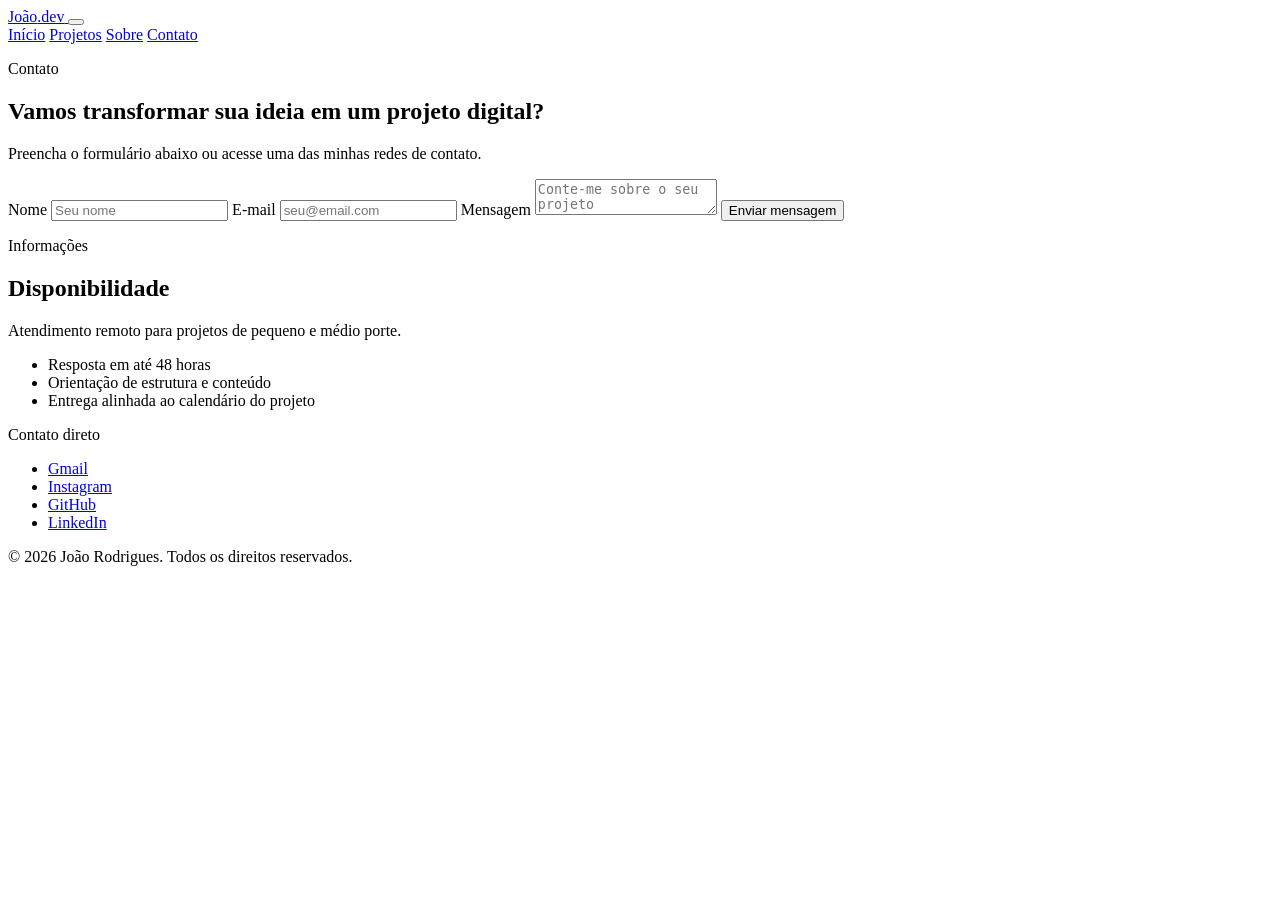
==== commit 60e94bc8: "Add files via upload" ====
--- a/index.html
+++ b/index.html
@@ -1,82 +1,97 @@
 <!DOCTYPE html>
 <html lang="pt-BR">
-  <head>
-    <meta charset="utf-8" />
-    <meta name="viewport" content="width=device-width,initial-scale=1" />
-    <title>joao.dev — Portfolio</title>
-    <meta name="description" content="Portfolio pessoal — estilo cinematográfico" />
-    <link href="https://fonts.googleapis.com/css2?family=Poppins:wght@400;700;900&display=swap" rel="stylesheet">
-    <link rel="stylesheet" href="styles.css" />
-  </head>
-  <body class="is-loading home-page">
-    <!-- Cabeçalho do site e navegação principal -->
-    <header class="site-header">
-      <div class="container header-inner">
-        <div class="brand"><span class="dot"></span>Joao<span class="dev">.dev</span></div>
-        <button class="menu-toggle" type="button" aria-label="Abrir menu" aria-expanded="false"><span></span><span></span><span></span></button>
-        <nav class="site-nav" aria-label="Navegação principal">
-          <a href="index.html" class="nav-link">Início</a>
-          <a href="projetos.html" class="nav-link">Projetos</a>
-          <a href="sobre.html" class="nav-link">Sobre</a>
-          <a href="contato.html" class="nav-link">Contato</a>
-        </nav>
+<head>
+  <meta charset="UTF-8" />
+  <meta name="viewport" content="width=device-width, initial-scale=1.0" />
+  <meta name="description" content="Entre em contato com João Rodrigues para projetos, dúvidas e oportunidades." />
+  <title>Contato | João Rodrigues</title>
+  <link rel="preconnect" href="https://fonts.googleapis.com" />
+  <link rel="preconnect" href="https://fonts.gstatic.com" crossorigin />
+  <link href="https://fonts.googleapis.com/css2?family=Poppins:wght@400;700;900&display=swap" rel="stylesheet" />
+  <link rel="stylesheet" href="styles.css" />
+</head>
+<body class="is-loading">
+  <header class="site-header">
+    <div class="container header-inner">
+      <a class="brand" href="index.html" aria-label="Ir para a página inicial">
+        <span class="dot"></span>João<span class="dev">.dev</span>
+      </a>
+
+      <button class="menu-toggle" type="button" aria-label="Abrir menu" aria-expanded="false">
+        <span></span>
+        <span></span>
+        <span></span>
+      </button>
+
+      <nav class="site-nav" aria-label="Navegação principal">
+        <a href="index.html">Início</a>
+        <a href="projetos.html">Projetos</a>
+        <a href="sobre.html">Sobre</a>
+        <a href="contato.html" class="active">Contato</a>
+      </nav>
+    </div>
+  </header>
+
+  <main class="container">
+    <section class="section reveal contact-section">
+      <div class="section-heading">
+        <p class="section-label">Contato</p>
+        <h1>Vamos transformar sua ideia em um projeto digital?</h1>
+        <p class="section-copy">Preencha o formulário abaixo ou acesse uma das minhas redes de contato.</p>
       </div>
-    </header>
 
-    <!-- Conteúdo principal -->
-    <main>
-      <!-- Seção principal: nome, subtítulo e correia de tecnologias -->
-      <section id="home" class="hero">
-        <div class="hero-inner">
-          <div class="badge">Disponível para novos projetos</div>
-          <h1 class="name"><span>João</span><span>Rodrigues</span></h1>
-          <p class="subtitle">Desenvolvendo seus projetos em:  <span id="typed" aria-live="polite"></span></p>
-          <div class="ctas">
-            <a class="btn primary" href="projetos.html">Ver projetos</a>
-            <a class="btn outline" href="sobre.html">Sobre</a>
+      <div class="contact-grid">
+        <article class="contact-card reveal">
+          <form id="contactForm" class="contact-form" novalidate>
+            <label for="name">Nome</label>
+            <input id="name" name="name" type="text" placeholder="Seu nome" />
+
+            <label for="email">E-mail</label>
+            <input id="email" name="email" type="email" placeholder="seu@email.com" />
+
+            <label for="message">Mensagem</label>
+            <textarea id="message" name="message" placeholder="Conte-me sobre o seu projeto"></textarea>
+
+            <button class="btn primary" type="submit">Enviar mensagem</button>
+            <p class="form-message" aria-live="polite"></p>
+          </form>
+        </article>
+
+        <aside class="contact-card reveal">
+          <p class="section-label">Informações</p>
+          <h2>Disponibilidade</h2>
+          <p>Atendimento remoto para projetos de pequeno e médio porte.</p>
+
+          <ul class="info-list">
+            <li>Resposta em até 48 horas</li>
+            <li>Orientação de estrutura e conteúdo</li>
+            <li>Entrega alinhada ao calendário do projeto</li>
+          </ul>
+
+          <div class="contact-methods">
+            <p class="section-label">Contato direto</p>
+            <ul class="contact-method-list">
+              <li><a class="icon-mail" href="https://mail.google.com/mail/?view=cm&fs=1&to=joaoferreiraneto0711@gmail.com&su=Contato%20pelo%20site" target="_blank" rel="noreferrer noopener">Gmail</a></li>
+              <li><a class="icon-instagram" href="https://instagram.com/jferreira7.11" target="_blank" rel="noreferrer noopener">Instagram</a></li>
+              <li><a class="icon-github" href="https://github.com/JoaoDev0711" target="_blank" rel="noreferrer noopener">GitHub</a></li>
+              <li><a class="icon-linkedin" href="https://www.linkedin.com/in/jo%C3%A3o-rodrigues-205999291/" target="_blank" rel="noreferrer noopener">LinkedIn</a></li>
+            </ul>
           </div>
+        </aside>
+      </div>
+    </section>
+  </main>
 
-          <div class="kpis">
-            <div class="kpi"><strong>6</strong><span>Linguagens</span></div>
-            <div class="kpi"><strong>3</strong><span>Projetos Principais</span></div>
-            <div class="kpi"><strong>4</strong><span>Projetos Concluídos</span></div>
-            <div class="kpi"><strong>1</strong><span>Projetos em andamento</span></div>
-          </div>
+  <footer class="site-footer">
+    <div class="container">
+      <p>© 2026 João Rodrigues. Todos os direitos reservados.</p>
+    </div>
+  </footer>
 
-          <div class="tech-belt hero-belt">
-            <div class="belt">
-              <span>C#</span>
-              <span>C++</span>
-              <span>Frontend</span>
-              <span>JavaScript</span>
-              <span>FastAPI</span>
-              <span>SQL</span>
-              <span>C</span>
-              <span>BackEnd</span>
-            </div>
-          </div>
+  <div class="page-transition" aria-hidden="true">
+    <div class="loading-dots"><span></span><span></span><span></span></div>
+  </div>
 
-        </div>
-      </section>
-
-      <!-- Seção de resumo -->
-      <section class="section summary">
-        <div class="container">
-          <h2 class="section-title">Resumo</h2>
-          <p class="subtitle">João Rodrigues (jdev) — desenvolvedor full‑stack com foco em back-end e integração. Trabalho com linguagens e frameworks modernos, entregando sistemas escaláveis e produtos digitais.</p>
-        </div>
-      </section>
-    </main>
-
-    <!-- Overlay lightbox para imagens da galeria -->
-    <div id="siteLightbox" class="lightbox" hidden>
-      <button class="lb-close" aria-label="Fechar">✕</button>
-      <button class="lb-prev" aria-label="Anterior">‹</button>
-      <img class="lb-img" src="" alt="" />
-      <button class="lb-next" aria-label="Próximo">›</button>
-    </div>
-
-    <div class="page-transition"><div class="loading-dots"><span></span><span></span><span></span></div></div>
-    <script src="script.js"></script>
-  </body>
-</html>+  <script src="script.js"></script>
+</body>
+</html>
--- a/styles.css
+++ b/styles.css
@@ -1,794 +1,75 @@
-@import url('https://fonts.googleapis.com/css2?family=Oswald:wght@700;800&display=swap');
+<!DOCTYPE html>
+<html lang="pt-BR">
+<head>
+  <meta charset="UTF-8" />
+  <meta name="viewport" content="width=device-width, initial-scale=1.0" />
+  <meta name="description" content="Conheça a trajetória, habilidades e objetivos profissionais de João Rodrigues." />
+  <title>Sobre | João Rodrigues</title>
+  <link rel="preconnect" href="https://fonts.googleapis.com" />
+  <link rel="preconnect" href="https://fonts.gstatic.com" crossorigin />
+  <link href="https://fonts.googleapis.com/css2?family=Poppins:wght@400;700;900&display=swap" rel="stylesheet" />
+  <link rel="stylesheet" href="styles.css" />
+</head>
+<body class="is-loading">
+  <header class="site-header">
+    <div class="container header-inner">
+      <a class="brand" href="index.html" aria-label="Ir para a página inicial">
+        <span class="dot"></span>João<span class="dev">.dev</span>
+      </a>
 
-:root {
-  --bg: #02030a;
-  --panel: #0b0f1b;
-  --panel-soft: rgba(255, 255, 255, 0.04);
-  --border: rgba(255, 255, 255, 0.08);
-  --text: #f6f9ff;
-  --muted: #98aecd;
-  --accent: #0ea5ff;
-  --accent-dark: #0a84d6;
-  --header-height: 92px;
-}
+      <button class="menu-toggle" type="button" aria-label="Abrir menu" aria-expanded="false">
+        <span></span>
+        <span></span>
+        <span></span>
+      </button>
 
-* {
-  box-sizing: border-box;
-  margin: 0;
-  padding: 0;
-}
+      <nav class="site-nav" aria-label="Navegação principal">
+        <a href="index.html">Início</a>
+        <a href="projetos.html">Projetos</a>
+        <a href="sobre.html" class="active">Sobre</a>
+        <a href="contato.html">Contato</a>
+      </nav>
+    </div>
+  </header>
 
-html {
-  scroll-behavior: smooth;
-}
+  <main class="container">
+    <section class="section reveal about-section">
+      <div class="section-heading">
+        <p class="section-label">Sobre mim</p>
+        <h1>Sou João Rodrigues, estudante de Engenharia de Software e desenvolvedor em formação.</h1>
+        <p class="section-copy">Tenho interesse por tecnologia, programação e criação de soluções digitais. Busco evoluir constantemente e aplicar meus conhecimentos em projetos reais.</p>
+      </div>
 
-body {
-  min-height: 100vh;
-  font-family: Poppins, Inter, system-ui, Segoe UI, Roboto, Arial, sans-serif;
-  color: var(--text);
-  background: #000;
-}
+      <div class="about-card reveal">
+        <div class="about-photo">
+          <img src="assets/foto-sobre.jpeg" alt="Foto de João Rodrigues" />
+        </div>
 
-body::before {
-  content: "";
-  position: fixed;
-  inset: 0;
-  z-index: -1;
-  pointer-events: none;
-  opacity: 0.22;
-  background-image:
-    linear-gradient(0deg, rgba(255, 255, 255, 0.12) 1px, transparent 1px),
-    linear-gradient(90deg, rgba(255, 255, 255, 0.12) 1px, transparent 1px);
-  background-size: 20px 20px;
-}
+        <div class="about-desc">
+          <p>
+            Iniciei minha trajetória na programação em 2024, durante um curso de Desenvolvimento de Software. Desde então, venho estudando front-end, back-end e boas práticas de desenvolvimento para criar interfaces modernas e sistemas funcionais.
+          </p>
 
-img {
-  max-width: 100%;
-  display: block;
-}
+          <ul class="about-list">
+            <li>Design limpo e identidade visual consistente</li>
+            <li>Sites responsivos com boa experiência de uso</li>
+            <li>Integração entre front-end, back-end e banco de dados</li>
+          </ul>
+        </div>
+      </div>
+    </section>
+  </main>
 
-button,
-a {
-  font: inherit;
-}
+  <footer class="site-footer">
+    <div class="container">
+      <p>© 2026 João Rodrigues. Todos os direitos reservados.</p>
+    </div>
+  </footer>
 
-a {
-  color: inherit;
-}
+  <div class="page-transition" aria-hidden="true">
+    <div class="loading-dots"><span></span><span></span><span></span></div>
+  </div>
 
-.container {
-  width: min(1180px, 92%);
-  margin: 0 auto;
-}
-
-/* Header */
-.site-header {
-  position: fixed;
-  top: 0;
-  left: 0;
-  right: 0;
-  z-index: 40;
-  padding: 14px 18px;
-  background: rgba(0, 0, 0, 0.2);
-  backdrop-filter: blur(18px);
-}
-
-.header-inner {
-  display: flex;
-  align-items: center;
-  justify-content: space-between;
-  max-width: 1180px;
-  width: 100%;
-}
-
-.brand {
-  font-weight: 800;
-  letter-spacing: 0.02em;
-}
-
-.brand .dev {
-  margin-left: 6px;
-  color: var(--accent);
-}
-
-.brand .dot {
-  display: inline-block;
-  width: 10px;
-  height: 10px;
-  margin-right: 8px;
-  border-radius: 50%;
-  vertical-align: middle;
-  background: var(--accent);
-}
-
-.site-nav {
-  display: flex;
-  gap: 18px;
-  align-items: center;
-}
-
-.site-nav a {
-  padding: 8px 10px;
-  border-radius: 8px;
-  color: var(--muted);
-  text-decoration: none;
-  transition: 0.2s ease;
-}
-
-.site-nav a:hover,
-.site-nav a.active {
-  color: var(--text);
-  background: rgba(255, 255, 255, 0.05);
-}
-
-.menu-toggle {
-  display: none;
-  width: 48px;
-  height: 48px;
-  border: 1px solid rgba(14, 165, 255, 0.25);
-  border-radius: 50%;
-  background: rgba(14, 165, 255, 0.18);
-  cursor: pointer;
-  align-items: center;
-  justify-content: center;
-  position: relative;
-  transition: 0.25s ease;
-}
-
-.menu-toggle:hover {
-  background: rgba(14, 165, 255, 0.28);
-}
-
-.menu-toggle span {
-  position: absolute;
-  width: 22px;
-  height: 2px;
-  border-radius: 999px;
-  background: var(--text);
-  transition: 0.25s ease;
-}
-
-.menu-toggle span:nth-child(1) { transform: translateY(-7px); }
-.menu-toggle span:nth-child(3) { transform: translateY(7px); }
-.menu-toggle.active span:nth-child(1) { transform: rotate(45deg); }
-.menu-toggle.active span:nth-child(2) { opacity: 0; }
-.menu-toggle.active span:nth-child(3) { transform: rotate(-45deg); }
-
-main {
-  padding-top: var(--header-height);
-}
-
-/* Page transition */
-body.is-loading {
-  overflow: hidden;
-}
-
-.page-transition {
-  position: fixed;
-  inset: 0;
-  z-index: 95;
-  display: flex;
-  align-items: center;
-  justify-content: center;
-  visibility: hidden;
-  opacity: 0;
-  pointer-events: none;
-  background: rgba(1, 6, 18, 0.94);
-  backdrop-filter: blur(10px);
-  transition: opacity 0.25s ease 0.05s;
-}
-
-body.is-loading .page-transition {
-  visibility: visible;
-  opacity: 1;
-  pointer-events: auto;
-}
-
-.loading-dots {
-  display: flex;
-  gap: 14px;
-}
-
-.loading-dots span {
-  width: 14px;
-  height: 14px;
-  border-radius: 50%;
-  opacity: 0.3;
-  background: rgba(14, 165, 255, 0.3);
-  box-shadow: 0 0 18px rgba(14, 165, 255, 0.25);
-  animation: dotPulse 1.4s ease infinite;
-}
-
-.loading-dots span:nth-child(2) { animation-delay: 0.18s; }
-.loading-dots span:nth-child(3) { animation-delay: 0.36s; }
-
-@keyframes dotPulse {
-  0%, 100% { transform: scale(0.9); opacity: 0.3; }
-  25% { transform: scale(1.35); opacity: 1; }
-  55% { transform: scale(0.95); opacity: 0.45; }
-}
-
-/* Hero */
-.hero {
-  min-height: calc(100vh - var(--header-height));
-  display: flex;
-  align-items: center;
-  justify-content: center;
-  overflow: hidden;
-  padding: 18px 0 64px;
-}
-
-.hero-inner {
-  max-width: 980px;
-  margin: 0 auto;
-  text-align: center;
-}
-
-.badge {
-  position: relative;
-  display: inline-block;
-  margin-bottom: 16px;
-  padding: 8px 14px 8px 28px;
-  border-radius: 999px;
-  color: var(--muted);
-  background: rgba(255, 255, 255, 0.04);
-}
-
-.badge::before {
-  content: "";
-  position: absolute;
-  left: 12px;
-  top: 50%;
-  width: 10px;
-  height: 10px;
-  border-radius: 50%;
-  background: #22c55e;
-  box-shadow: 0 0 0 4px rgba(34, 197, 94, 0.15);
-  transform: translateY(-50%);
-}
-
-.name {
-  display: inline-flex;
-  flex-direction: column;
-  margin: 6px 0;
-  padding: 0 12px;
-  font-family: Oswald, Poppins, Inter, sans-serif;
-  font-size: clamp(46px, 8vw, 96px);
-  font-weight: 800;
-  line-height: 0.95;
-  letter-spacing: -0.04em;
-  text-transform: uppercase;
-}
-
-.subtitle {
-  margin-top: 24px;
-  color: var(--muted);
-  font-size: 1.1rem;
-}
-
-.subtitle #typed {
-  color: var(--accent);
-  font-weight: 800;
-}
-
-.ctas {
-  display: flex;
-  justify-content: center;
-  gap: 12px;
-  margin-top: 22px;
-}
-
-.btn {
-  display: inline-flex;
-  align-items: center;
-  justify-content: center;
-  padding: 14px 20px;
-  border: 0;
-  border-radius: 12px;
-  cursor: pointer;
-  font-weight: 700;
-  text-decoration: none;
-  transition: 0.25s ease;
-}
-
-.btn.primary {
-  color: #fff;
-  background: var(--accent);
-}
-
-.btn.primary:hover {
-  background: linear-gradient(90deg, rgba(14, 165, 255, 0.95), rgba(0, 122, 204, 0.95));
-}
-
-.btn.outline {
-  color: var(--text);
-  border: 1px solid var(--border);
-  background: transparent;
-}
-
-.kpis {
-  display: flex;
-  justify-content: center;
-  gap: 36px;
-  margin-top: 26px;
-  color: var(--muted);
-}
-
-.kpi strong {
-  display: block;
-  color: var(--text);
-  font-size: 1.4rem;
-}
-
-.tech-belt {
-  display: flex;
-  justify-content: center;
-  width: 100%;
-  margin-top: 28px;
-  overflow: hidden;
-}
-
-.belt {
-  display: inline-flex;
-  align-items: center;
-  gap: 48px;
-  padding: 8px 0;
-  white-space: nowrap;
-  will-change: transform;
-}
-
-.belt span {
-  padding: 6px 10px;
-  border-radius: 6px;
-  color: var(--accent);
-  font-weight: 700;
-  font-size: 1.05rem;
-}
-
-/* Sections */
-.section {
-  padding: 96px 0;
-}
-
-.section-title,
-.section-heading h3 {
-  margin-bottom: 18px;
-}
-
-.section-label {
-  margin-bottom: 8px;
-  color: var(--accent);
-  font-weight: 700;
-  text-transform: uppercase;
-  letter-spacing: 0.08em;
-}
-
-.section-copy {
-  max-width: 760px;
-  margin-top: 16px;
-  color: var(--muted);
-}
-
-/* Projects */
-.project-list {
-  display: flex;
-  flex-direction: column;
-  gap: 28px;
-  margin-top: 28px;
-}
-
-.project {
-  display: grid;
-  grid-template-columns: 1fr 1fr;
-  gap: 18px;
-  align-items: center;
-}
-
-.project.alt .project-photo {
-  order: 2;
-}
-
-.project-photo img {
-  width: 100%;
-  height: 320px;
-  object-fit: cover;
-  border-radius: 12px;
-  box-shadow: 0 18px 40px rgba(2, 8, 20, 0.6);
-}
-
-.project-desc,
-.about-desc,
-.contact-card {
-  border: 1px solid var(--border);
-  border-radius: 20px;
-  background: var(--panel-soft);
-}
-
-.project-desc {
-  padding: 22px;
-}
-
-.project-desc h4 {
-  margin-bottom: 8px;
-}
-
-.project-desc p,
-.about-desc p,
-.contact-card p {
-  color: var(--muted);
-  line-height: 1.7;
-}
-
-.project-desc.blue {
-  color: #001018;
-  background: linear-gradient(180deg, var(--accent-dark), var(--accent));
-}
-
-.project-desc.blue p {
-  color: #001018;
-}
-
-/* About */
-.about-section,
-.contact-section {
-  padding-top: 80px;
-}
-
-.about-card {
-  display: grid;
-  grid-template-columns: 1.3fr 0.7fr;
-  gap: 28px;
-  align-items: start;
-  margin-top: 28px;
-}
-
-.about-photo {
-  display: flex;
-  align-items: center;
-  justify-content: center;
-}
-
-.about-photo img {
-  width: 100%;
-  height: auto;
-  aspect-ratio: 16 / 9;
-  border-radius: 20px;
-  object-fit: cover;
-  object-position: center;
-  box-shadow: 0 24px 60px rgba(0, 0, 0, 0.55);
-  transition: transform 0.35s ease, box-shadow 0.35s ease;
-}
-
-.about-photo img:hover {
-  transform: scale(1.015);
-  box-shadow: 0 28px 70px rgba(14, 165, 255, 0.16);
-}
-
-.about-desc {
-  padding: 32px;
-}
-
-.about-list,
-.info-list,
-.contact-method-list {
-  display: grid;
-  gap: 12px;
-  margin: 0;
-  padding: 0;
-  list-style: none;
-}
-
-.about-list {
-  margin-top: 20px;
-}
-
-.about-list li,
-.info-list li,
-.contact-method-list li {
-  padding: 14px 18px;
-  border: 1px solid var(--border);
-  border-radius: 14px;
-  background: rgba(255, 255, 255, 0.03);
-}
-
-/* Contact */
-.contact-grid {
-  display: grid;
-  grid-template-columns: 1.2fr 0.8fr;
-  gap: 28px;
-  margin-top: 28px;
-}
-
-.contact-card {
-  padding: 32px;
-}
-
-.contact-form {
-  display: grid;
-  gap: 18px;
-}
-
-.contact-form label {
-  color: var(--text);
-  font-weight: 700;
-}
-
-.contact-form input,
-.contact-form textarea {
-  width: 100%;
-  padding: 16px;
-  border: 1px solid var(--border);
-  border-radius: 16px;
-  outline: none;
-  color: var(--text);
-  background: rgba(255, 255, 255, 0.04);
-}
-
-.contact-form textarea {
-  min-height: 180px;
-  resize: vertical;
-}
-
-.contact-methods {
-  margin-top: 24px;
-}
-
-.contact-method-list a {
-  color: var(--accent);
-  font-weight: 700;
-  text-decoration: none;
-}
-
-.contact-method-list a {
-  display: inline-flex;
-  align-items: center;
-  gap: 10px;
-}
-
-.contact-method-list a::before {
-  content: "";
-  width: 24px;
-  height: 24px;
-  flex: 0 0 24px;
-  border-radius: 8px;
-  background-color: rgba(14, 165, 255, 0.14);
-  background-size: 16px 16px;
-  background-repeat: no-repeat;
-  background-position: center;
-}
-
-.contact-method-list a.icon-mail::before {
-  background-image: url("data:image/svg+xml,%3Csvg xmlns='http://www.w3.org/2000/svg' viewBox='0 0 24 24'%3E%3Cpath fill='%23ffffff' d='M3 6.5A2.5 2.5 0 015.5 4h13A2.5 2.5 0 0121 6.5v11a2.5 2.5 0 01-2.5 2.5h-13A2.5 2.5 0 013 17.5v-11zM5.54 6h12.92L12 11.26 5.54 6zM5 7.71V17.5c0 .28.22.5.5.5h13c.28 0 .5-.22.5-.5V7.71l-7.07 5.02a.75.75 0 01-.86 0L5 7.71z'/%3E%3C/svg%3E");
-}
-
-.contact-method-list a.icon-instagram::before {
-  background-image: url("data:image/svg+xml,%3Csvg xmlns='http://www.w3.org/2000/svg' viewBox='0 0 24 24'%3E%3Crect x='3.5' y='3.5' width='17' height='17' rx='5' ry='5' fill='none' stroke='%23ffffff' stroke-width='1.8'/%3E%3Ccircle cx='12' cy='12' r='3.8' fill='none' stroke='%23ffffff' stroke-width='1.8'/%3E%3Ccircle cx='17.5' cy='6.5' r='1' fill='%23ffffff'/%3E%3C/svg%3E");
-}
-
-.contact-method-list a.icon-github::before {
-  background-image: url("data:image/svg+xml,%3Csvg xmlns='http://www.w3.org/2000/svg' viewBox='0 0 24 24'%3E%3Cpath fill='%23ffffff' d='M12 2C7.58 2 4 5.58 4 10.03c0 3.52 2.29 6.51 5.47 7.56.4.07.55-.17.55-.38 0-.19-.01-.82-.01-1.49-2.22.48-2.69-1.07-2.69-1.07-.36-.91-.88-1.15-.88-1.15-.72-.5.05-.49.05-.49.8.06 1.22.82 1.22.82.71 1.22 1.86.87 2.32.67.07-.52.28-.87.51-1.07-1.77-.2-3.63-.89-3.63-3.97 0-.88.31-1.6.82-2.16-.08-.2-.36-1.01.08-2.1 0 0 .67-.22 2.2.82.64-.18 1.32-.27 2-.27.68 0 1.36.09 2 .27 1.53-1.04 2.2-.82 2.2-.82.44 1.09.16 1.9.08 2.1.51.56.82 1.28.82 2.16 0 3.09-1.87 3.77-3.65 3.97.29.25.54.73.54 1.48 0 1.07-.01 1.93-.01 2.19 0 .21.15.46.55.38A8.02 8.02 0 0020 10.03C20 5.58 16.42 2 12 2z'/%3E%3C/svg%3E");
-}
-
-.contact-method-list a.icon-linkedin::before {
-  background-image: url("data:image/svg+xml,%3Csvg xmlns='http://www.w3.org/2000/svg' viewBox='0 0 24 24'%3E%3Crect x='3' y='3' width='18' height='18' rx='3' ry='3' fill='none' stroke='%23ffffff' stroke-width='1.8'/%3E%3Cpath fill='%23ffffff' d='M8.5 10.5h2.5v8H8.5v-8zM10.75 7c.83 0 1.5.68 1.5 1.5S11.58 10 10.75 10 9.25 9.32 9.25 8.5 9.92 7 10.75 7zM14.75 11h2.33v1.08h.03c.33-.62 1.14-1.28 2.35-1.28 2.51 0 2.98 1.65 2.98 3.79V19h-2.5v-4.17c0-.99-.02-2.27-1.38-2.27-1.38 0-1.59 1.08-1.59 2.19V19h-2.5v-8z'/%3E%3C/svg%3E");
-}
-
-.contact-method-list a:hover {
-  text-decoration: underline;
-}
-
-.form-message {
-  min-height: 24px;
-  color: var(--muted);
-  font-size: 0.95rem;
-}
-
-/* Lightbox */
-.lightbox {
-  position: fixed;
-  inset: 0;
-  z-index: 80;
-  align-items: center;
-  justify-content: center;
-  background: rgba(0, 0, 0, 0.92);
-}
-
-.lightbox[hidden] {
-  display: none;
-}
-
-.lightbox:not([hidden]) {
-  display: flex;
-}
-
-.lb-img {
-  max-width: 92%;
-  max-height: 86%;
-  border-radius: 12px;
-}
-
-.lb-close,
-.lb-prev,
-.lb-next {
-  position: fixed;
-  padding: 10px;
-  border: 0;
-  border-radius: 8px;
-  color: var(--text);
-  background: rgba(255, 255, 255, 0.05);
-  cursor: pointer;
-}
-
-.lb-close { top: 18px; right: 18px; }
-.lb-prev { left: 18px; top: 50%; transform: translateY(-50%); }
-.lb-next { right: 18px; top: 50%; transform: translateY(-50%); }
-
-/* Animations */
-.reveal {
-  opacity: 0;
-  transform: translateY(18px);
-  transition: 0.7s ease;
-}
-
-.reveal.visible {
-  opacity: 1;
-  transform: none;
-}
-
-/* Footer */
-.site-footer {
-  padding: 32px 0;
-  color: var(--muted);
-  text-align: center;
-}
-
-/* Responsive */
-@media (max-width: 900px) {
-  .site-header {
-    padding: 12px 18px;
-  }
-
-  .menu-toggle {
-    display: flex;
-  }
-
-  .site-nav {
-    position: absolute;
-    top: calc(100% + 10px);
-    right: 18px;
-    display: none;
-    min-width: 210px;
-    padding: 12px 0;
-    border-radius: 24px;
-    flex-direction: column;
-    align-items: stretch;
-    gap: 6px;
-    background: rgba(0, 0, 0, 0.95);
-    box-shadow: 0 22px 55px rgba(0, 0, 0, 0.36);
-  }
-
-  .site-nav.open {
-    display: flex;
-  }
-
-  .site-nav a {
-    width: 100%;
-    padding: 14px 18px;
-    border-radius: 18px;
-    font-size: 1rem;
-    line-height: 1.3;
-  }
-
-  .hero {
-    align-items: flex-start;
-    padding-top: 72px;
-  }
-
-  .name {
-    padding: 0;
-    font-size: clamp(34px, 9vw, 58px);
-    line-height: 0.95;
-  }
-
-  .subtitle {
-    padding: 0 15px;
-    font-size: 1rem;
-  }
-
-  .project,
-  .about-card,
-  .contact-grid {
-    grid-template-columns: 1fr;
-  }
-
-  .project.alt .project-photo {
-    order: 0;
-  }
-
-  .project-photo img {
-    height: 220px;
-  }
-
-  .about-photo img {
-    height: auto;
-  }
-}
-
-@media (max-width: 480px) {
-  .name {
-    font-size: 30px;
-  }
-
-  .badge {
-    font-size: 0.85rem;
-  }
-
-  .ctas,
-  .kpis {
-    flex-direction: column;
-    align-items: center;
-  }
-
-  .kpis {
-    gap: 16px;
-  }
-
-}
-
-/* Correção do index: restaura o layout original da Home sem afetar as outras páginas */
-.home-page {
-  --header-height: 220px;
-}
-
-.home-page .hero {
-  align-items: flex-start;
-  justify-content: flex-start;
-  padding-top: 16px;
-}
-
-.home-page .hero-inner {
-  max-width: 900px;
-  margin: 0 auto;
-  padding: 16px 0 64px;
-  text-align: center;
-}
-
-.home-page .name {
-  font-size: clamp(56px, 14vw, 140px);
-  line-height: 0.86;
-  padding: 0 12px;
-}
-
-.home-page .hero-belt {
-  margin-top: 28px;
-}
-
-.home-page .kpis {
-  justify-content: flex-start;
-}
-
-@media (max-width: 900px) {
-  .home-page {
-    --header-height: 150px;
-  }
-
-  .home-page .hero {
-    padding-top: 72px;
-  }
-
-  .home-page .name {
-    font-size: clamp(38px, 16vw, 58px);
-    line-height: 0.92;
-    padding: 0 8px;
-  }
-
-  .home-page .kpis {
-    justify-content: center;
-  }
-}
-
-@media (max-width: 480px) {
-  .home-page .name {
-    font-size: clamp(32px, 14vw, 46px);
-  }
-}
+  <script src="script.js"></script>
+</body>
+</html>
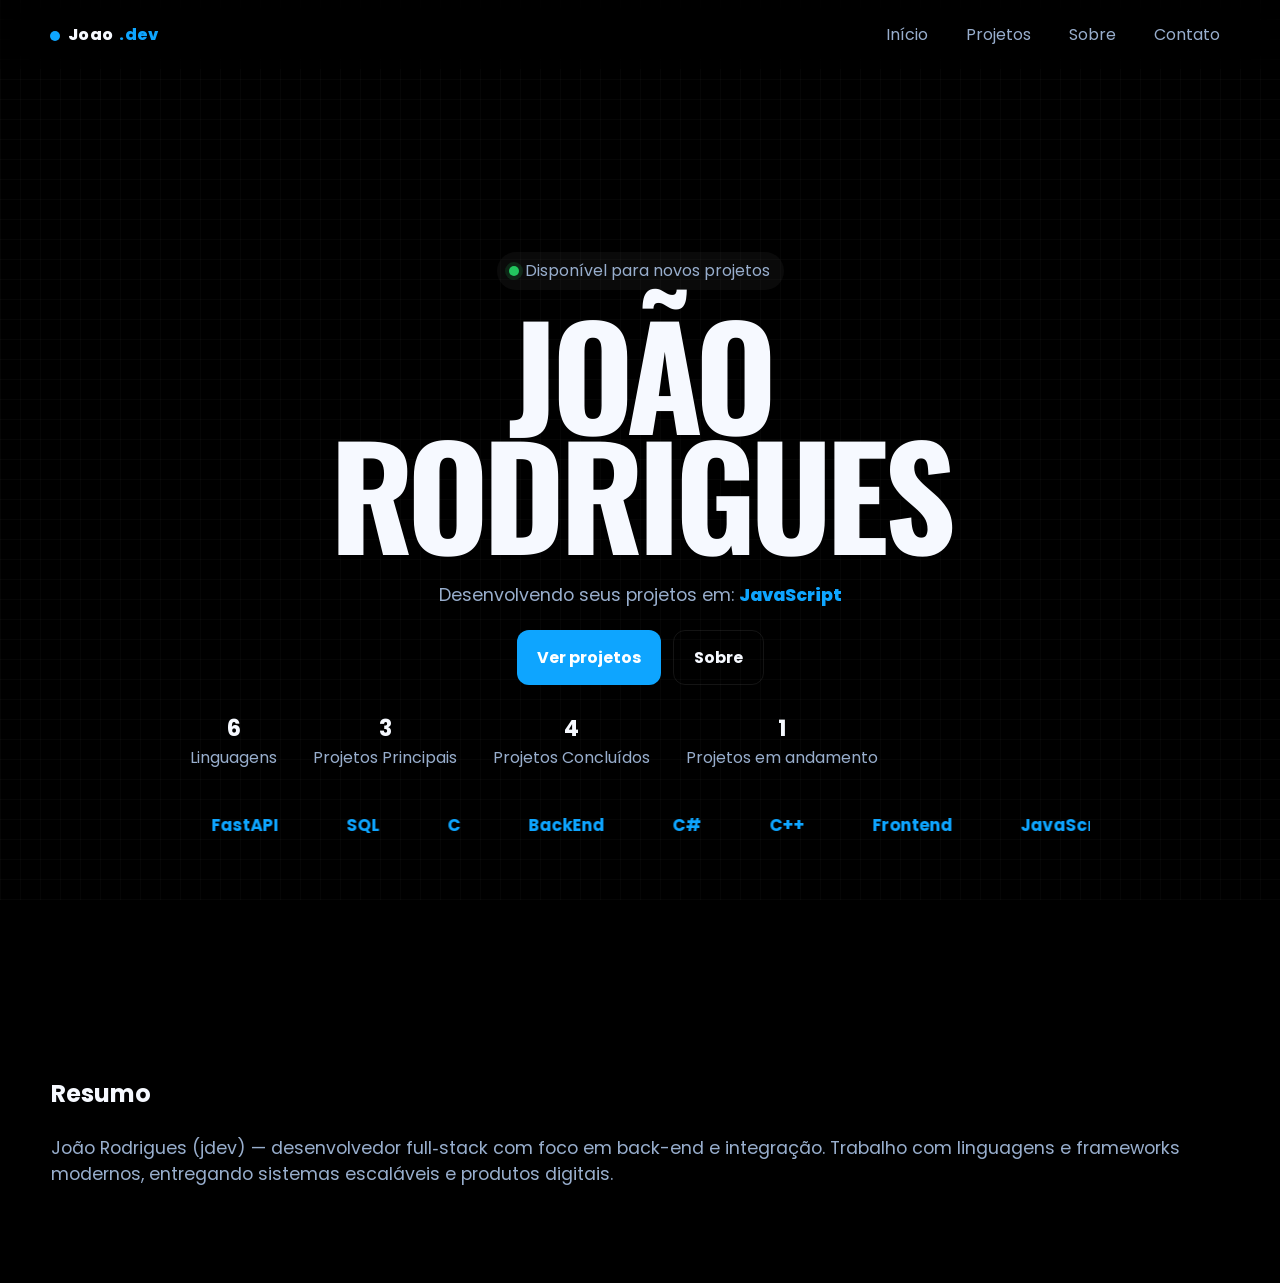
==== commit 4716a87a: "Add files via upload" ====
--- a/index.html
+++ b/index.html
@@ -1,97 +1,82 @@
 <!DOCTYPE html>
 <html lang="pt-BR">
-<head>
-  <meta charset="UTF-8" />
-  <meta name="viewport" content="width=device-width, initial-scale=1.0" />
-  <meta name="description" content="Entre em contato com João Rodrigues para projetos, dúvidas e oportunidades." />
-  <title>Contato | João Rodrigues</title>
-  <link rel="preconnect" href="https://fonts.googleapis.com" />
-  <link rel="preconnect" href="https://fonts.gstatic.com" crossorigin />
-  <link href="https://fonts.googleapis.com/css2?family=Poppins:wght@400;700;900&display=swap" rel="stylesheet" />
-  <link rel="stylesheet" href="styles.css" />
-</head>
-<body class="is-loading">
-  <header class="site-header">
-    <div class="container header-inner">
-      <a class="brand" href="index.html" aria-label="Ir para a página inicial">
-        <span class="dot"></span>João<span class="dev">.dev</span>
-      </a>
+  <head>
+    <meta charset="utf-8" />
+    <meta name="viewport" content="width=device-width,initial-scale=1" />
+    <title>joao.dev — Portfolio</title>
+    <meta name="description" content="Portfolio pessoal — estilo cinematográfico" />
+    <link href="https://fonts.googleapis.com/css2?family=Poppins:wght@400;700;900&display=swap" rel="stylesheet">
+    <link rel="stylesheet" href="styles.css" />
+  </head>
+  <body class="is-loading home-page">
+    <!-- Cabeçalho do site e navegação principal -->
+    <header class="site-header">
+      <div class="container header-inner">
+        <div class="brand"><span class="dot"></span>Joao<span class="dev">.dev</span></div>
+        <button class="menu-toggle" type="button" aria-label="Abrir menu" aria-expanded="false"><span></span><span></span><span></span></button>
+        <nav class="site-nav" aria-label="Navegação principal">
+          <a href="index.html" class="nav-link">Início</a>
+          <a href="projetos.html" class="nav-link">Projetos</a>
+          <a href="sobre.html" class="nav-link">Sobre</a>
+          <a href="contato.html" class="nav-link">Contato</a>
+        </nav>
+      </div>
+    </header>
 
-      <button class="menu-toggle" type="button" aria-label="Abrir menu" aria-expanded="false">
-        <span></span>
-        <span></span>
-        <span></span>
-      </button>
+    <!-- Conteúdo principal -->
+    <main>
+      <!-- Seção principal: nome, subtítulo e correia de tecnologias -->
+      <section id="home" class="hero">
+        <div class="hero-inner">
+          <div class="badge">Disponível para novos projetos</div>
+          <h1 class="name"><span>João</span><span>Rodrigues</span></h1>
+          <p class="subtitle">Desenvolvendo seus projetos em:  <span id="typed" aria-live="polite"></span></p>
+          <div class="ctas">
+            <a class="btn primary" href="projetos.html">Ver projetos</a>
+            <a class="btn outline" href="sobre.html">Sobre</a>
+          </div>
 
-      <nav class="site-nav" aria-label="Navegação principal">
-        <a href="index.html">Início</a>
-        <a href="projetos.html">Projetos</a>
-        <a href="sobre.html">Sobre</a>
-        <a href="contato.html" class="active">Contato</a>
-      </nav>
+          <div class="kpis">
+            <div class="kpi"><strong>6</strong><span>Linguagens</span></div>
+            <div class="kpi"><strong>3</strong><span>Projetos Principais</span></div>
+            <div class="kpi"><strong>4</strong><span>Projetos Concluídos</span></div>
+            <div class="kpi"><strong>1</strong><span>Projetos em andamento</span></div>
+          </div>
+
+          <div class="tech-belt hero-belt">
+            <div class="belt">
+              <span>C#</span>
+              <span>C++</span>
+              <span>Frontend</span>
+              <span>JavaScript</span>
+              <span>FastAPI</span>
+              <span>SQL</span>
+              <span>C</span>
+              <span>BackEnd</span>
+            </div>
+          </div>
+
+        </div>
+      </section>
+
+      <!-- Seção de resumo -->
+      <section class="section summary">
+        <div class="container">
+          <h2 class="section-title">Resumo</h2>
+          <p class="subtitle">João Rodrigues (jdev) — desenvolvedor full‑stack com foco em back-end e integração. Trabalho com linguagens e frameworks modernos, entregando sistemas escaláveis e produtos digitais.</p>
+        </div>
+      </section>
+    </main>
+
+    <!-- Overlay lightbox para imagens da galeria -->
+    <div id="siteLightbox" class="lightbox" hidden>
+      <button class="lb-close" aria-label="Fechar">✕</button>
+      <button class="lb-prev" aria-label="Anterior">‹</button>
+      <img class="lb-img" src="" alt="" />
+      <button class="lb-next" aria-label="Próximo">›</button>
     </div>
-  </header>
 
-  <main class="container">
-    <section class="section reveal contact-section">
-      <div class="section-heading">
-        <p class="section-label">Contato</p>
-        <h1>Vamos transformar sua ideia em um projeto digital?</h1>
-        <p class="section-copy">Preencha o formulário abaixo ou acesse uma das minhas redes de contato.</p>
-      </div>
-
-      <div class="contact-grid">
-        <article class="contact-card reveal">
-          <form id="contactForm" class="contact-form" novalidate>
-            <label for="name">Nome</label>
-            <input id="name" name="name" type="text" placeholder="Seu nome" />
-
-            <label for="email">E-mail</label>
-            <input id="email" name="email" type="email" placeholder="seu@email.com" />
-
-            <label for="message">Mensagem</label>
-            <textarea id="message" name="message" placeholder="Conte-me sobre o seu projeto"></textarea>
-
-            <button class="btn primary" type="submit">Enviar mensagem</button>
-            <p class="form-message" aria-live="polite"></p>
-          </form>
-        </article>
-
-        <aside class="contact-card reveal">
-          <p class="section-label">Informações</p>
-          <h2>Disponibilidade</h2>
-          <p>Atendimento remoto para projetos de pequeno e médio porte.</p>
-
-          <ul class="info-list">
-            <li>Resposta em até 48 horas</li>
-            <li>Orientação de estrutura e conteúdo</li>
-            <li>Entrega alinhada ao calendário do projeto</li>
-          </ul>
-
-          <div class="contact-methods">
-            <p class="section-label">Contato direto</p>
-            <ul class="contact-method-list">
-              <li><a class="icon-mail" href="https://mail.google.com/mail/?view=cm&fs=1&to=joaoferreiraneto0711@gmail.com&su=Contato%20pelo%20site" target="_blank" rel="noreferrer noopener">Gmail</a></li>
-              <li><a class="icon-instagram" href="https://instagram.com/jferreira7.11" target="_blank" rel="noreferrer noopener">Instagram</a></li>
-              <li><a class="icon-github" href="https://github.com/JoaoDev0711" target="_blank" rel="noreferrer noopener">GitHub</a></li>
-              <li><a class="icon-linkedin" href="https://www.linkedin.com/in/jo%C3%A3o-rodrigues-205999291/" target="_blank" rel="noreferrer noopener">LinkedIn</a></li>
-            </ul>
-          </div>
-        </aside>
-      </div>
-    </section>
-  </main>
-
-  <footer class="site-footer">
-    <div class="container">
-      <p>© 2026 João Rodrigues. Todos os direitos reservados.</p>
-    </div>
-  </footer>
-
-  <div class="page-transition" aria-hidden="true">
-    <div class="loading-dots"><span></span><span></span><span></span></div>
-  </div>
-
-  <script src="script.js"></script>
-</body>
-</html>
+    <div class="page-transition"><div class="loading-dots"><span></span><span></span><span></span></div></div>
+    <script src="script.js"></script>
+  </body>
+</html>
--- a/styles.css
+++ b/styles.css
@@ -1,75 +1,1047 @@
-<!DOCTYPE html>
-<html lang="pt-BR">
-<head>
-  <meta charset="UTF-8" />
-  <meta name="viewport" content="width=device-width, initial-scale=1.0" />
-  <meta name="description" content="Conheça a trajetória, habilidades e objetivos profissionais de João Rodrigues." />
-  <title>Sobre | João Rodrigues</title>
-  <link rel="preconnect" href="https://fonts.googleapis.com" />
-  <link rel="preconnect" href="https://fonts.gstatic.com" crossorigin />
-  <link href="https://fonts.googleapis.com/css2?family=Poppins:wght@400;700;900&display=swap" rel="stylesheet" />
-  <link rel="stylesheet" href="styles.css" />
-</head>
-<body class="is-loading">
-  <header class="site-header">
-    <div class="container header-inner">
-      <a class="brand" href="index.html" aria-label="Ir para a página inicial">
-        <span class="dot"></span>João<span class="dev">.dev</span>
-      </a>
-
-      <button class="menu-toggle" type="button" aria-label="Abrir menu" aria-expanded="false">
-        <span></span>
-        <span></span>
-        <span></span>
-      </button>
-
-      <nav class="site-nav" aria-label="Navegação principal">
-        <a href="index.html">Início</a>
-        <a href="projetos.html">Projetos</a>
-        <a href="sobre.html" class="active">Sobre</a>
-        <a href="contato.html">Contato</a>
-      </nav>
-    </div>
-  </header>
-
-  <main class="container">
-    <section class="section reveal about-section">
-      <div class="section-heading">
-        <p class="section-label">Sobre mim</p>
-        <h1>Sou João Rodrigues, estudante de Engenharia de Software e desenvolvedor em formação.</h1>
-        <p class="section-copy">Tenho interesse por tecnologia, programação e criação de soluções digitais. Busco evoluir constantemente e aplicar meus conhecimentos em projetos reais.</p>
-      </div>
-
-      <div class="about-card reveal">
-        <div class="about-photo">
-          <img src="assets/foto-sobre.jpeg" alt="Foto de João Rodrigues" />
-        </div>
-
-        <div class="about-desc">
-          <p>
-            Iniciei minha trajetória na programação em 2024, durante um curso de Desenvolvimento de Software. Desde então, venho estudando front-end, back-end e boas práticas de desenvolvimento para criar interfaces modernas e sistemas funcionais.
-          </p>
-
-          <ul class="about-list">
-            <li>Design limpo e identidade visual consistente</li>
-            <li>Sites responsivos com boa experiência de uso</li>
-            <li>Integração entre front-end, back-end e banco de dados</li>
-          </ul>
-        </div>
-      </div>
-    </section>
-  </main>
-
-  <footer class="site-footer">
-    <div class="container">
-      <p>© 2026 João Rodrigues. Todos os direitos reservados.</p>
-    </div>
-  </footer>
-
-  <div class="page-transition" aria-hidden="true">
-    <div class="loading-dots"><span></span><span></span><span></span></div>
-  </div>
-
-  <script src="script.js"></script>
-</body>
-</html>
+@import url('https://fonts.googleapis.com/css2?family=Oswald:wght@700;800&display=swap');
+
+:root {
+  --bg: #02030a;
+  --panel: #0b0f1b;
+  --panel-soft: rgba(255, 255, 255, 0.04);
+  --border: rgba(255, 255, 255, 0.08);
+  --text: #f6f9ff;
+  --muted: #98aecd;
+  --accent: #0ea5ff;
+  --accent-dark: #0a84d6;
+  --header-height: 92px;
+}
+
+* {
+  box-sizing: border-box;
+  margin: 0;
+  padding: 0;
+}
+
+html {
+  scroll-behavior: smooth;
+}
+
+body {
+  min-height: 100vh;
+  font-family: Poppins, Inter, system-ui, Segoe UI, Roboto, Arial, sans-serif;
+  color: var(--text);
+  background: #000;
+}
+
+body::before {
+  content: "";
+  position: fixed;
+  inset: 0;
+  z-index: -1;
+  pointer-events: none;
+  opacity: 0.22;
+  background-image:
+    linear-gradient(0deg, rgba(255, 255, 255, 0.12) 1px, transparent 1px),
+    linear-gradient(90deg, rgba(255, 255, 255, 0.12) 1px, transparent 1px);
+  background-size: 20px 20px;
+}
+
+img {
+  max-width: 100%;
+  display: block;
+}
+
+button,
+a {
+  font: inherit;
+}
+
+a {
+  color: inherit;
+}
+
+.container {
+  width: min(1180px, 92%);
+  margin: 0 auto;
+}
+
+/* Header */
+.site-header {
+  position: fixed;
+  top: 0;
+  left: 0;
+  right: 0;
+  z-index: 40;
+  padding: 14px 18px;
+  background: rgba(0, 0, 0, 0.2);
+  backdrop-filter: blur(18px);
+}
+
+.header-inner {
+  display: flex;
+  align-items: center;
+  justify-content: space-between;
+  max-width: 1180px;
+  width: 100%;
+}
+
+.brand {
+  font-weight: 800;
+  letter-spacing: 0.02em;
+}
+
+.brand .dev {
+  margin-left: 6px;
+  color: var(--accent);
+}
+
+.brand .dot {
+  display: inline-block;
+  width: 10px;
+  height: 10px;
+  margin-right: 8px;
+  border-radius: 50%;
+  vertical-align: middle;
+  background: var(--accent);
+}
+
+.site-nav {
+  display: flex;
+  gap: 18px;
+  align-items: center;
+}
+
+.site-nav a {
+  padding: 8px 10px;
+  border-radius: 8px;
+  color: var(--muted);
+  text-decoration: none;
+  transition: 0.2s ease;
+}
+
+.site-nav a:hover,
+.site-nav a.active {
+  color: var(--text);
+  background: rgba(255, 255, 255, 0.05);
+}
+
+.menu-toggle {
+  display: none;
+  width: 48px;
+  height: 48px;
+  border: 1px solid rgba(14, 165, 255, 0.25);
+  border-radius: 50%;
+  background: rgba(14, 165, 255, 0.18);
+  cursor: pointer;
+  align-items: center;
+  justify-content: center;
+  position: relative;
+  transition: 0.25s ease;
+}
+
+.menu-toggle:hover {
+  background: rgba(14, 165, 255, 0.28);
+}
+
+.menu-toggle span {
+  position: absolute;
+  width: 22px;
+  height: 2px;
+  border-radius: 999px;
+  background: var(--text);
+  transition: 0.25s ease;
+}
+
+.menu-toggle span:nth-child(1) { transform: translateY(-7px); }
+.menu-toggle span:nth-child(3) { transform: translateY(7px); }
+.menu-toggle.active span:nth-child(1) { transform: rotate(45deg); }
+.menu-toggle.active span:nth-child(2) { opacity: 0; }
+.menu-toggle.active span:nth-child(3) { transform: rotate(-45deg); }
+
+main {
+  padding-top: var(--header-height);
+}
+
+/* Page transition */
+body.is-loading {
+  overflow: hidden;
+}
+
+.page-transition {
+  position: fixed;
+  inset: 0;
+  z-index: 95;
+  display: flex;
+  align-items: center;
+  justify-content: center;
+  visibility: hidden;
+  opacity: 0;
+  pointer-events: none;
+  background: rgba(1, 6, 18, 0.94);
+  backdrop-filter: blur(10px);
+  transition: opacity 0.25s ease 0.05s;
+}
+
+body.is-loading .page-transition {
+  visibility: visible;
+  opacity: 1;
+  pointer-events: auto;
+}
+
+.loading-dots {
+  display: flex;
+  gap: 14px;
+}
+
+.loading-dots span {
+  width: 14px;
+  height: 14px;
+  border-radius: 50%;
+  opacity: 0.3;
+  background: rgba(14, 165, 255, 0.3);
+  box-shadow: 0 0 18px rgba(14, 165, 255, 0.25);
+  animation: dotPulse 1.4s ease infinite;
+}
+
+.loading-dots span:nth-child(2) { animation-delay: 0.18s; }
+.loading-dots span:nth-child(3) { animation-delay: 0.36s; }
+
+@keyframes dotPulse {
+  0%, 100% { transform: scale(0.9); opacity: 0.3; }
+  25% { transform: scale(1.35); opacity: 1; }
+  55% { transform: scale(0.95); opacity: 0.45; }
+}
+
+/* Hero */
+.hero {
+  min-height: calc(100vh - var(--header-height));
+  display: flex;
+  align-items: center;
+  justify-content: center;
+  overflow: hidden;
+  padding: 18px 0 64px;
+}
+
+.hero-inner {
+  max-width: 980px;
+  margin: 0 auto;
+  text-align: center;
+}
+
+.badge {
+  position: relative;
+  display: inline-block;
+  margin-bottom: 16px;
+  padding: 8px 14px 8px 28px;
+  border-radius: 999px;
+  color: var(--muted);
+  background: rgba(255, 255, 255, 0.04);
+}
+
+.badge::before {
+  content: "";
+  position: absolute;
+  left: 12px;
+  top: 50%;
+  width: 10px;
+  height: 10px;
+  border-radius: 50%;
+  background: #22c55e;
+  box-shadow: 0 0 0 4px rgba(34, 197, 94, 0.15);
+  transform: translateY(-50%);
+}
+
+.name {
+  display: inline-flex;
+  flex-direction: column;
+  margin: 6px 0;
+  padding: 0 12px;
+  font-family: Oswald, Poppins, Inter, sans-serif;
+  font-size: clamp(46px, 8vw, 96px);
+  font-weight: 800;
+  line-height: 0.95;
+  letter-spacing: -0.04em;
+  text-transform: uppercase;
+}
+
+.subtitle {
+  margin-top: 24px;
+  color: var(--muted);
+  font-size: 1.1rem;
+}
+
+.subtitle #typed {
+  color: var(--accent);
+  font-weight: 800;
+}
+
+.ctas {
+  display: flex;
+  justify-content: center;
+  gap: 12px;
+  margin-top: 22px;
+}
+
+.btn {
+  display: inline-flex;
+  align-items: center;
+  justify-content: center;
+  padding: 14px 20px;
+  border: 0;
+  border-radius: 12px;
+  cursor: pointer;
+  font-weight: 700;
+  text-decoration: none;
+  transition: 0.25s ease;
+}
+
+.btn.primary {
+  color: #fff;
+  background: var(--accent);
+}
+
+.btn.primary:hover {
+  background: linear-gradient(90deg, rgba(14, 165, 255, 0.95), rgba(0, 122, 204, 0.95));
+}
+
+.btn.outline {
+  color: var(--text);
+  border: 1px solid var(--border);
+  background: transparent;
+}
+
+.kpis {
+  display: flex;
+  justify-content: center;
+  gap: 36px;
+  margin-top: 26px;
+  color: var(--muted);
+}
+
+.kpi strong {
+  display: block;
+  color: var(--text);
+  font-size: 1.4rem;
+}
+
+.tech-belt {
+  display: flex;
+  justify-content: center;
+  width: 100%;
+  margin-top: 28px;
+  overflow: hidden;
+}
+
+.belt {
+  display: inline-flex;
+  align-items: center;
+  gap: 48px;
+  padding: 8px 0;
+  white-space: nowrap;
+  will-change: transform;
+}
+
+.belt span {
+  padding: 6px 10px;
+  border-radius: 6px;
+  color: var(--accent);
+  font-weight: 700;
+  font-size: 1.05rem;
+}
+
+/* Sections */
+.section {
+  padding: 96px 0;
+}
+
+.section-title,
+.section-heading h3 {
+  margin-bottom: 18px;
+}
+
+.section-label {
+  margin-bottom: 8px;
+  color: var(--accent);
+  font-weight: 700;
+  text-transform: uppercase;
+  letter-spacing: 0.08em;
+}
+
+.section-copy {
+  max-width: 760px;
+  margin-top: 16px;
+  color: var(--muted);
+}
+
+/* Projects */
+.project-list {
+  display: flex;
+  flex-direction: column;
+  gap: 28px;
+  margin-top: 28px;
+}
+
+.project {
+  display: grid;
+  grid-template-columns: 1fr 1fr;
+  gap: 18px;
+  align-items: center;
+}
+
+.project.alt .project-photo {
+  order: 2;
+}
+
+.project-photo img {
+  width: 100%;
+  height: 320px;
+  object-fit: cover;
+  border-radius: 12px;
+  box-shadow: 0 18px 40px rgba(2, 8, 20, 0.6);
+}
+
+.project-desc,
+.about-desc,
+.contact-card {
+  border: 1px solid var(--border);
+  border-radius: 20px;
+  background: var(--panel-soft);
+}
+
+.project-desc {
+  padding: 22px;
+}
+
+.project-desc h4 {
+  margin-bottom: 8px;
+}
+
+.project-desc p,
+.about-desc p,
+.contact-card p {
+  color: var(--muted);
+  line-height: 1.7;
+}
+
+.project-desc.blue {
+  color: #001018;
+  background: linear-gradient(180deg, var(--accent-dark), var(--accent));
+}
+
+.project-desc.blue p {
+  color: #001018;
+}
+
+/* About */
+.about-section,
+.contact-section {
+  padding-top: 80px;
+}
+
+.about-card {
+  display: grid;
+  grid-template-columns: 1.3fr 0.7fr;
+  gap: 28px;
+  align-items: start;
+  margin-top: 28px;
+}
+
+.about-photo {
+  display: flex;
+  align-items: center;
+  justify-content: center;
+}
+
+.about-photo img {
+  width: 100%;
+  height: auto;
+  aspect-ratio: 16 / 9;
+  border-radius: 20px;
+  object-fit: cover;
+  object-position: center;
+  box-shadow: 0 24px 60px rgba(0, 0, 0, 0.55);
+  transition: transform 0.35s ease, box-shadow 0.35s ease;
+}
+
+.about-photo img:hover {
+  transform: scale(1.015);
+  box-shadow: 0 28px 70px rgba(14, 165, 255, 0.16);
+}
+
+.about-desc {
+  padding: 32px;
+}
+
+.about-list,
+.info-list,
+.contact-method-list {
+  display: grid;
+  gap: 12px;
+  margin: 0;
+  padding: 0;
+  list-style: none;
+}
+
+.about-list {
+  margin-top: 20px;
+}
+
+.about-list li,
+.info-list li,
+.contact-method-list li {
+  padding: 14px 18px;
+  border: 1px solid var(--border);
+  border-radius: 14px;
+  background: rgba(255, 255, 255, 0.03);
+}
+
+/* Contact */
+.contact-grid {
+  display: grid;
+  grid-template-columns: 1.2fr 0.8fr;
+  gap: 28px;
+  margin-top: 28px;
+}
+
+.contact-card {
+  padding: 32px;
+}
+
+.contact-form {
+  display: grid;
+  gap: 18px;
+}
+
+.contact-form label {
+  color: var(--text);
+  font-weight: 700;
+}
+
+.contact-form input,
+.contact-form textarea {
+  width: 100%;
+  padding: 16px;
+  border: 1px solid var(--border);
+  border-radius: 16px;
+  outline: none;
+  color: var(--text);
+  background: rgba(255, 255, 255, 0.04);
+}
+
+.contact-form textarea {
+  min-height: 180px;
+  resize: vertical;
+}
+
+.contact-methods {
+  margin-top: 24px;
+}
+
+.contact-method-list a {
+  color: var(--accent);
+  font-weight: 700;
+  text-decoration: none;
+}
+
+.contact-method-list a {
+  display: inline-flex;
+  align-items: center;
+  gap: 10px;
+}
+
+.contact-method-list a::before {
+  content: "";
+  width: 24px;
+  height: 24px;
+  flex: 0 0 24px;
+  border-radius: 8px;
+  background-color: rgba(14, 165, 255, 0.14);
+  background-size: 16px 16px;
+  background-repeat: no-repeat;
+  background-position: center;
+}
+
+.contact-method-list a.icon-mail::before {
+  background-image: url("data:image/svg+xml,%3Csvg xmlns='http://www.w3.org/2000/svg' viewBox='0 0 24 24'%3E%3Cpath fill='%23ffffff' d='M3 6.5A2.5 2.5 0 015.5 4h13A2.5 2.5 0 0121 6.5v11a2.5 2.5 0 01-2.5 2.5h-13A2.5 2.5 0 013 17.5v-11zM5.54 6h12.92L12 11.26 5.54 6zM5 7.71V17.5c0 .28.22.5.5.5h13c.28 0 .5-.22.5-.5V7.71l-7.07 5.02a.75.75 0 01-.86 0L5 7.71z'/%3E%3C/svg%3E");
+}
+
+.contact-method-list a.icon-instagram::before {
+  background-image: url("data:image/svg+xml,%3Csvg xmlns='http://www.w3.org/2000/svg' viewBox='0 0 24 24'%3E%3Crect x='3.5' y='3.5' width='17' height='17' rx='5' ry='5' fill='none' stroke='%23ffffff' stroke-width='1.8'/%3E%3Ccircle cx='12' cy='12' r='3.8' fill='none' stroke='%23ffffff' stroke-width='1.8'/%3E%3Ccircle cx='17.5' cy='6.5' r='1' fill='%23ffffff'/%3E%3C/svg%3E");
+}
+
+.contact-method-list a.icon-github::before {
+  background-image: url("data:image/svg+xml,%3Csvg xmlns='http://www.w3.org/2000/svg' viewBox='0 0 24 24'%3E%3Cpath fill='%23ffffff' d='M12 2C7.58 2 4 5.58 4 10.03c0 3.52 2.29 6.51 5.47 7.56.4.07.55-.17.55-.38 0-.19-.01-.82-.01-1.49-2.22.48-2.69-1.07-2.69-1.07-.36-.91-.88-1.15-.88-1.15-.72-.5.05-.49.05-.49.8.06 1.22.82 1.22.82.71 1.22 1.86.87 2.32.67.07-.52.28-.87.51-1.07-1.77-.2-3.63-.89-3.63-3.97 0-.88.31-1.6.82-2.16-.08-.2-.36-1.01.08-2.1 0 0 .67-.22 2.2.82.64-.18 1.32-.27 2-.27.68 0 1.36.09 2 .27 1.53-1.04 2.2-.82 2.2-.82.44 1.09.16 1.9.08 2.1.51.56.82 1.28.82 2.16 0 3.09-1.87 3.77-3.65 3.97.29.25.54.73.54 1.48 0 1.07-.01 1.93-.01 2.19 0 .21.15.46.55.38A8.02 8.02 0 0020 10.03C20 5.58 16.42 2 12 2z'/%3E%3C/svg%3E");
+}
+
+.contact-method-list a.icon-linkedin::before {
+  background-image: url("data:image/svg+xml,%3Csvg xmlns='http://www.w3.org/2000/svg' viewBox='0 0 24 24'%3E%3Crect x='3' y='3' width='18' height='18' rx='3' ry='3' fill='none' stroke='%23ffffff' stroke-width='1.8'/%3E%3Cpath fill='%23ffffff' d='M8.5 10.5h2.5v8H8.5v-8zM10.75 7c.83 0 1.5.68 1.5 1.5S11.58 10 10.75 10 9.25 9.32 9.25 8.5 9.92 7 10.75 7zM14.75 11h2.33v1.08h.03c.33-.62 1.14-1.28 2.35-1.28 2.51 0 2.98 1.65 2.98 3.79V19h-2.5v-4.17c0-.99-.02-2.27-1.38-2.27-1.38 0-1.59 1.08-1.59 2.19V19h-2.5v-8z'/%3E%3C/svg%3E");
+}
+
+.contact-method-list a:hover {
+  text-decoration: underline;
+}
+
+.form-message {
+  min-height: 24px;
+  color: var(--muted);
+  font-size: 0.95rem;
+}
+
+/* Lightbox */
+.lightbox {
+  position: fixed;
+  inset: 0;
+  z-index: 80;
+  align-items: center;
+  justify-content: center;
+  background: rgba(0, 0, 0, 0.92);
+}
+
+.lightbox[hidden] {
+  display: none;
+}
+
+.lightbox:not([hidden]) {
+  display: flex;
+}
+
+.lb-img {
+  max-width: 92%;
+  max-height: 86%;
+  border-radius: 12px;
+}
+
+.lb-close,
+.lb-prev,
+.lb-next {
+  position: fixed;
+  padding: 10px;
+  border: 0;
+  border-radius: 8px;
+  color: var(--text);
+  background: rgba(255, 255, 255, 0.05);
+  cursor: pointer;
+}
+
+.lb-close { top: 18px; right: 18px; }
+.lb-prev { left: 18px; top: 50%; transform: translateY(-50%); }
+.lb-next { right: 18px; top: 50%; transform: translateY(-50%); }
+
+/* Animations */
+.reveal {
+  opacity: 0;
+  transform: translateY(18px);
+  transition: 0.7s ease;
+}
+
+.reveal.visible {
+  opacity: 1;
+  transform: none;
+}
+
+/* Footer */
+.site-footer {
+  padding: 32px 0;
+  color: var(--muted);
+  text-align: center;
+}
+
+/* Responsive */
+@media (max-width: 900px) {
+  .site-header {
+    padding: 12px 18px;
+  }
+
+  .menu-toggle {
+    display: flex;
+  }
+
+  .site-nav {
+    position: absolute;
+    top: calc(100% + 10px);
+    right: 18px;
+    display: none;
+    min-width: 210px;
+    padding: 12px 0;
+    border-radius: 24px;
+    flex-direction: column;
+    align-items: stretch;
+    gap: 6px;
+    background: rgba(0, 0, 0, 0.95);
+    box-shadow: 0 22px 55px rgba(0, 0, 0, 0.36);
+  }
+
+  .site-nav.open {
+    display: flex;
+  }
+
+  .site-nav a {
+    width: 100%;
+    padding: 14px 18px;
+    border-radius: 18px;
+    font-size: 1rem;
+    line-height: 1.3;
+  }
+
+  .hero {
+    align-items: flex-start;
+    padding-top: 72px;
+  }
+
+  .name {
+    padding: 0;
+    font-size: clamp(34px, 9vw, 58px);
+    line-height: 0.95;
+  }
+
+  .subtitle {
+    padding: 0 15px;
+    font-size: 1rem;
+  }
+
+  .project,
+  .about-card,
+  .contact-grid {
+    grid-template-columns: 1fr;
+  }
+
+  .project.alt .project-photo {
+    order: 0;
+  }
+
+  .project-photo img {
+    height: 220px;
+  }
+
+  .about-photo img {
+    height: auto;
+  }
+}
+
+@media (max-width: 480px) {
+  .name {
+    font-size: 30px;
+  }
+
+  .badge {
+    font-size: 0.85rem;
+  }
+
+  .ctas,
+  .kpis {
+    flex-direction: column;
+    align-items: center;
+  }
+
+  .kpis {
+    gap: 16px;
+  }
+
+}
+
+/* Correção do index: restaura o layout original da Home sem afetar as outras páginas */
+.home-page {
+  --header-height: 220px;
+}
+
+.home-page .hero {
+  align-items: flex-start;
+  justify-content: flex-start;
+  padding-top: 16px;
+}
+
+.home-page .hero-inner {
+  max-width: 900px;
+  margin: 0 auto;
+  padding: 16px 0 64px;
+  text-align: center;
+}
+
+.home-page .name {
+  font-size: clamp(56px, 14vw, 140px);
+  line-height: 0.86;
+  padding: 0 12px;
+}
+
+.home-page .hero-belt {
+  margin-top: 28px;
+}
+
+.home-page .kpis {
+  justify-content: flex-start;
+}
+
+@media (max-width: 900px) {
+  .home-page {
+    --header-height: 150px;
+  }
+
+  .home-page .hero {
+    padding-top: 72px;
+  }
+
+  .home-page .name {
+    font-size: clamp(38px, 16vw, 58px);
+    line-height: 0.92;
+    padding: 0 8px;
+  }
+
+  .home-page .kpis {
+    justify-content: center;
+  }
+}
+
+@media (max-width: 480px) {
+  .home-page .name {
+    font-size: clamp(32px, 14vw, 46px);
+  }
+}
+
+/* =========================================================
+   CORREÇÃO MOBILE — evita overflow lateral na Home
+   Mantém o visual original e impede que conteúdo vá para fora da tela
+========================================================= */
+html,
+body {
+  width: 100%;
+  max-width: 100%;
+  overflow-x: hidden;
+}
+
+.site-header,
+main,
+.hero,
+.section,
+.site-footer {
+  max-width: 100%;
+  overflow-x: hidden;
+}
+
+.home-page .hero {
+  width: 100%;
+  max-width: 100vw;
+  justify-content: center;
+}
+
+.home-page .hero-inner {
+  width: min(900px, calc(100vw - 32px));
+  max-width: calc(100vw - 32px);
+  min-width: 0;
+  overflow: hidden;
+}
+
+.home-page .badge,
+.home-page .subtitle,
+.home-page .ctas,
+.home-page .kpis,
+.home-page .tech-belt {
+  max-width: 100%;
+}
+
+.home-page .badge {
+  white-space: normal;
+  line-height: 1.35;
+}
+
+.home-page .name {
+  max-width: 100%;
+  overflow-wrap: break-word;
+  word-break: normal;
+}
+
+.home-page .tech-belt {
+  overflow: hidden;
+}
+
+.home-page .belt {
+  max-width: none;
+}
+
+@media (max-width: 900px) {
+  .site-header {
+    width: 100%;
+    max-width: 100vw;
+  }
+
+  .header-inner {
+    max-width: 100%;
+    min-width: 0;
+  }
+
+  .site-nav {
+    right: 0;
+    left: auto;
+    max-width: calc(100vw - 36px);
+  }
+
+  .home-page {
+    --header-height: 108px;
+  }
+
+  main {
+    padding-top: var(--header-height);
+  }
+
+  .home-page .hero {
+    min-height: auto;
+    padding: 44px 0 54px;
+    align-items: center;
+  }
+
+  .home-page .hero-inner {
+    width: calc(100vw - 32px);
+    padding: 0;
+  }
+
+  .home-page .name {
+    font-size: clamp(44px, 15vw, 64px);
+    line-height: 0.9;
+    letter-spacing: -0.045em;
+  }
+
+  .home-page .subtitle {
+    margin-top: 18px;
+    padding: 0;
+    font-size: 0.98rem;
+    line-height: 1.55;
+  }
+
+  .home-page .ctas {
+    justify-content: center;
+    flex-wrap: wrap;
+  }
+
+  .home-page .kpis {
+    display: grid;
+    grid-template-columns: repeat(2, minmax(0, 1fr));
+    gap: 16px;
+    width: 100%;
+    margin-left: auto;
+    margin-right: auto;
+    justify-content: center;
+  }
+
+  .home-page .kpi {
+    min-width: 0;
+    text-align: center;
+  }
+
+  .home-page .tech-belt {
+    width: 100%;
+    margin-left: auto;
+    margin-right: auto;
+  }
+
+  .home-page .belt {
+    gap: 28px;
+  }
+}
+
+@media (max-width: 480px) {
+  .home-page .hero-inner {
+    width: calc(100vw - 28px);
+    max-width: calc(100vw - 28px);
+  }
+
+  .home-page .name {
+    font-size: clamp(40px, 14.5vw, 54px);
+  }
+
+  .home-page .ctas {
+    flex-direction: column;
+    align-items: stretch;
+  }
+
+  .home-page .ctas .btn {
+    width: 100%;
+  }
+
+  .home-page .kpis {
+    grid-template-columns: 1fr;
+  }
+
+  .home-page .belt {
+    gap: 22px;
+  }
+}
+
+/* =========================================================
+   FIX FINAL — NAVBAR MOBILE
+   Mantém o visual antigo e faz o menu abrir corretamente
+========================================================= */
+@media (max-width: 900px) {
+  .site-header {
+    z-index: 1000;
+    overflow: visible;
+  }
+
+  .header-inner {
+    position: relative;
+    overflow: visible;
+  }
+
+  .menu-toggle {
+    display: flex;
+    position: relative;
+    z-index: 1002;
+    flex-shrink: 0;
+  }
+
+  .site-nav {
+    position: fixed;
+    top: 76px;
+    left: 16px;
+    right: 16px;
+    width: auto;
+    min-width: 0;
+    max-width: none;
+
+    display: flex;
+    flex-direction: column;
+    align-items: stretch;
+    gap: 8px;
+
+    padding: 14px;
+    border: 1px solid rgba(255, 255, 255, 0.08);
+    border-radius: 22px;
+    background: rgba(4, 7, 14, 0.96);
+    backdrop-filter: blur(18px);
+    box-shadow: 0 24px 65px rgba(0, 0, 0, 0.45);
+
+    opacity: 0;
+    visibility: hidden;
+    pointer-events: none;
+    transform: translateY(-10px) scale(0.98);
+    transition: opacity 0.25s ease, transform 0.25s ease, visibility 0.25s ease;
+    z-index: 1001;
+  }
+
+  .site-nav.open {
+    opacity: 1;
+    visibility: visible;
+    pointer-events: auto;
+    transform: translateY(0) scale(1);
+  }
+
+  .site-nav a {
+    display: block;
+    width: 100%;
+    padding: 15px 16px;
+    border-radius: 16px;
+    color: var(--text);
+    background: rgba(255, 255, 255, 0.025);
+    font-size: 1rem;
+    font-weight: 700;
+    text-align: left;
+  }
+
+  .site-nav a:hover,
+  .site-nav a.active {
+    color: #fff;
+    background: rgba(14, 165, 255, 0.15);
+  }
+}
+
+@media (max-width: 480px) {
+  .site-nav {
+    top: 72px;
+    left: 12px;
+    right: 12px;
+  }
+}
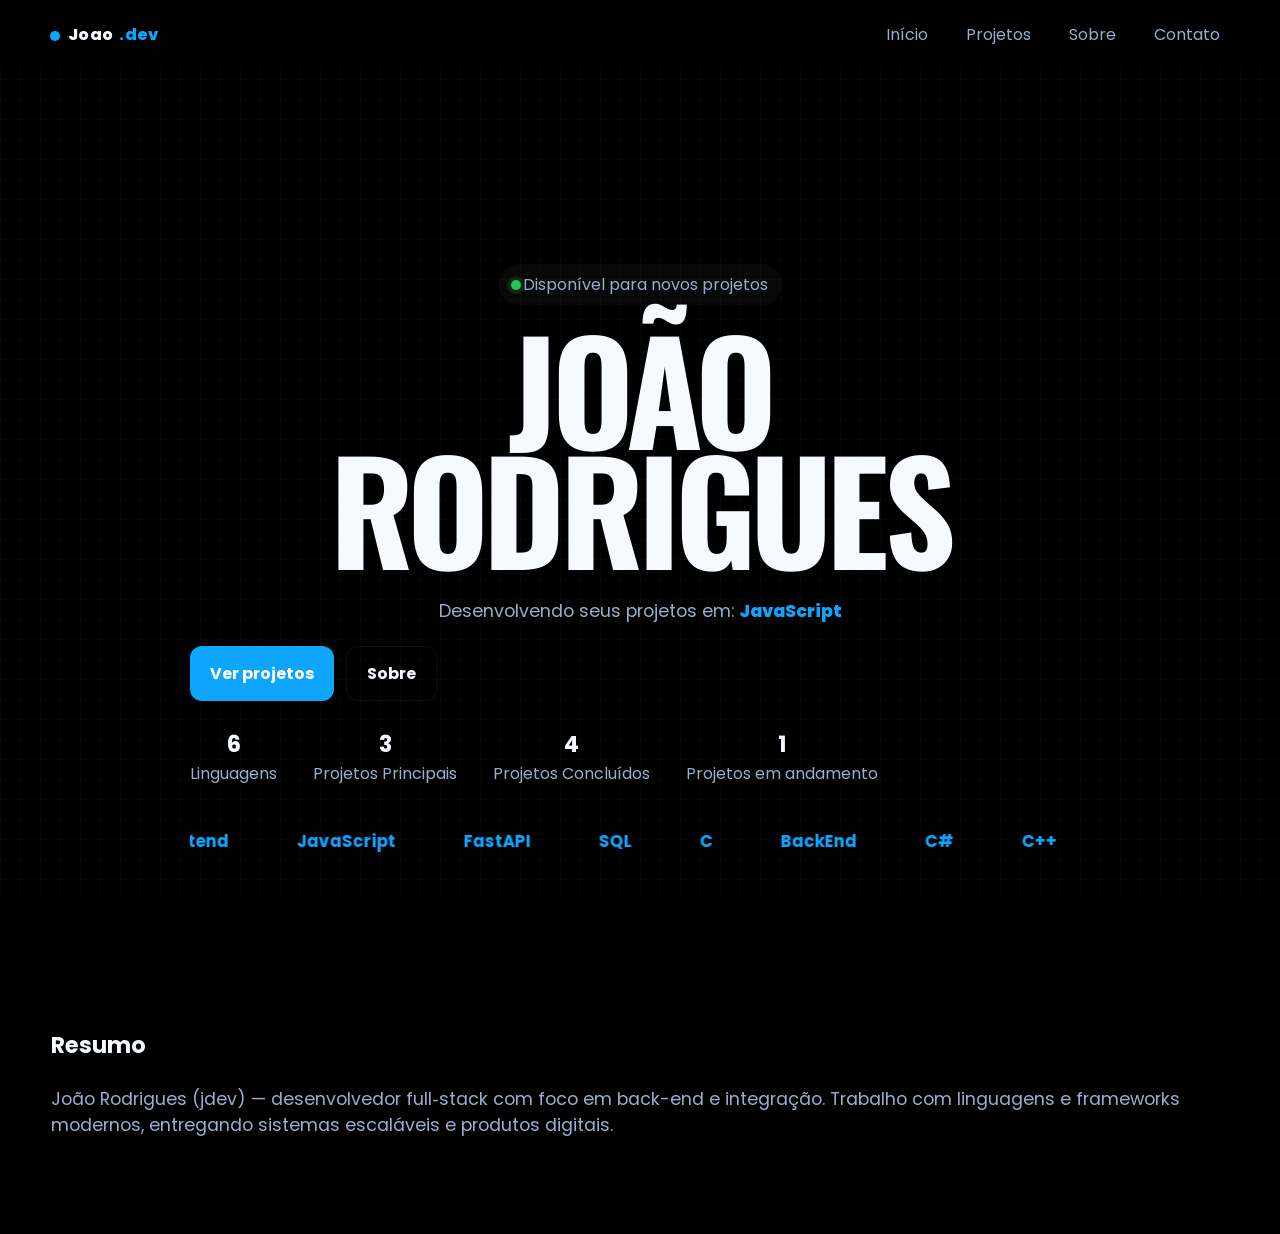
==== commit 9f8da828: "Add files via upload" ====
--- a/index.html
+++ b/index.html
@@ -1,82 +1,82 @@
-<!DOCTYPE html>
-<html lang="pt-BR">
-  <head>
-    <meta charset="utf-8" />
-    <meta name="viewport" content="width=device-width,initial-scale=1" />
-    <title>joao.dev — Portfolio</title>
-    <meta name="description" content="Portfolio pessoal — estilo cinematográfico" />
-    <link href="https://fonts.googleapis.com/css2?family=Poppins:wght@400;700;900&display=swap" rel="stylesheet">
-    <link rel="stylesheet" href="styles.css" />
-  </head>
-  <body class="is-loading home-page">
-    <!-- Cabeçalho do site e navegação principal -->
-    <header class="site-header">
-      <div class="container header-inner">
-        <div class="brand"><span class="dot"></span>Joao<span class="dev">.dev</span></div>
-        <button class="menu-toggle" type="button" aria-label="Abrir menu" aria-expanded="false"><span></span><span></span><span></span></button>
-        <nav class="site-nav" aria-label="Navegação principal">
-          <a href="index.html" class="nav-link">Início</a>
-          <a href="projetos.html" class="nav-link">Projetos</a>
-          <a href="sobre.html" class="nav-link">Sobre</a>
-          <a href="contato.html" class="nav-link">Contato</a>
-        </nav>
-      </div>
-    </header>
-
-    <!-- Conteúdo principal -->
-    <main>
-      <!-- Seção principal: nome, subtítulo e correia de tecnologias -->
-      <section id="home" class="hero">
-        <div class="hero-inner">
-          <div class="badge">Disponível para novos projetos</div>
-          <h1 class="name"><span>João</span><span>Rodrigues</span></h1>
-          <p class="subtitle">Desenvolvendo seus projetos em:  <span id="typed" aria-live="polite"></span></p>
-          <div class="ctas">
-            <a class="btn primary" href="projetos.html">Ver projetos</a>
-            <a class="btn outline" href="sobre.html">Sobre</a>
-          </div>
-
-          <div class="kpis">
-            <div class="kpi"><strong>6</strong><span>Linguagens</span></div>
-            <div class="kpi"><strong>3</strong><span>Projetos Principais</span></div>
-            <div class="kpi"><strong>4</strong><span>Projetos Concluídos</span></div>
-            <div class="kpi"><strong>1</strong><span>Projetos em andamento</span></div>
-          </div>
-
-          <div class="tech-belt hero-belt">
-            <div class="belt">
-              <span>C#</span>
-              <span>C++</span>
-              <span>Frontend</span>
-              <span>JavaScript</span>
-              <span>FastAPI</span>
-              <span>SQL</span>
-              <span>C</span>
-              <span>BackEnd</span>
-            </div>
-          </div>
-
-        </div>
-      </section>
-
-      <!-- Seção de resumo -->
-      <section class="section summary">
-        <div class="container">
-          <h2 class="section-title">Resumo</h2>
-          <p class="subtitle">João Rodrigues (jdev) — desenvolvedor full‑stack com foco em back-end e integração. Trabalho com linguagens e frameworks modernos, entregando sistemas escaláveis e produtos digitais.</p>
-        </div>
-      </section>
-    </main>
-
-    <!-- Overlay lightbox para imagens da galeria -->
-    <div id="siteLightbox" class="lightbox" hidden>
-      <button class="lb-close" aria-label="Fechar">✕</button>
-      <button class="lb-prev" aria-label="Anterior">‹</button>
-      <img class="lb-img" src="" alt="" />
-      <button class="lb-next" aria-label="Próximo">›</button>
-    </div>
-
-    <div class="page-transition"><div class="loading-dots"><span></span><span></span><span></span></div></div>
-    <script src="script.js"></script>
-  </body>
+<!DOCTYPE html>
+<html lang="pt-BR">
+  <head>
+    <meta charset="utf-8" />
+    <meta name="viewport" content="width=device-width,initial-scale=1" />
+    <title>joao.dev — Portfolio</title>
+    <meta name="description" content="Portfolio pessoal — estilo cinematográfico" />
+    <link href="https://fonts.googleapis.com/css2?family=Poppins:wght@400;700;900&display=swap" rel="stylesheet">
+    <link rel="stylesheet" href="styles.css" />
+  </head>
+  <body class="is-loading">
+    <!-- Cabeçalho do site e navegação principal -->
+    <header class="site-header">
+      <div class="container header-inner">
+        <div class="brand"><span class="dot"></span>Joao<span class="dev">.dev</span></div>
+        <button class="menu-toggle" aria-label="Abrir menu" aria-expanded="false"><span></span><span></span><span></span></button>
+        <nav class="site-nav">
+          <a href="index.html" class="nav-link">Início</a>
+          <a href="projetos.html" class="nav-link">Projetos</a>
+          <a href="sobre.html" class="nav-link">Sobre</a>
+          <a href="contato.html" class="nav-link">Contato</a>
+        </nav>
+      </div>
+    </header>
+
+    <!-- Conteúdo principal -->
+    <main>
+      <!-- Seção principal: nome, subtítulo e correia de tecnologias -->
+      <section id="home" class="hero">
+        <div class="hero-inner">
+          <div class="badge">Disponível para novos projetos</div>
+          <h1 class="name"><span>João</span><span>Rodrigues</span></h1>
+          <p class="subtitle">Desenvolvendo seus projetos em:  <span id="typed" aria-live="polite"></span></p>
+          <div class="ctas">
+            <a class="btn primary" href="projetos.html">Ver projetos</a>
+            <a class="btn outline" href="sobre.html">Sobre</a>
+          </div>
+
+          <div class="kpis">
+            <div class="kpi"><strong>6</strong><span>Linguagens</span></div>
+            <div class="kpi"><strong>3</strong><span>Projetos Principais</span></div>
+            <div class="kpi"><strong>4</strong><span>Projetos Concluídos</span></div>
+            <div class="kpi"><strong>1</strong><span>Projetos em andamento</span></div>
+          </div>
+
+          <div class="tech-belt hero-belt">
+            <div class="belt">
+              <span>C#</span>
+              <span>C++</span>
+              <span>Frontend</span>
+              <span>JavaScript</span>
+              <span>FastAPI</span>
+              <span>SQL</span>
+              <span>C</span>
+              <span>BackEnd</span>
+            </div>
+          </div>
+
+        </div>
+      </section>
+
+      <!-- Seção de resumo -->
+      <section class="section summary">
+        <div class="container">
+          <h2 class="section-title">Resumo</h2>
+          <p class="subtitle">João Rodrigues (jdev) — desenvolvedor full‑stack com foco em back-end e integração. Trabalho com linguagens e frameworks modernos, entregando sistemas escaláveis e produtos digitais.</p>
+        </div>
+      </section>
+    </main>
+
+    <!-- Overlay lightbox para imagens da galeria -->
+    <div id="siteLightbox" class="lightbox" hidden>
+      <button class="lb-close" aria-label="Fechar">✕</button>
+      <button class="lb-prev" aria-label="Anterior">‹</button>
+      <img class="lb-img" src="" alt="" />
+      <button class="lb-next" aria-label="Próximo">›</button>
+    </div>
+
+    <div class="page-transition"><div class="loading-dots"><span></span><span></span><span></span></div></div>
+    <script src="script.js"></script>
+  </body>
 </html>
--- a/styles.css
+++ b/styles.css
@@ -1,1047 +1,222 @@
-@import url('https://fonts.googleapis.com/css2?family=Oswald:wght@700;800&display=swap');
-
-:root {
-  --bg: #02030a;
-  --panel: #0b0f1b;
-  --panel-soft: rgba(255, 255, 255, 0.04);
-  --border: rgba(255, 255, 255, 0.08);
-  --text: #f6f9ff;
-  --muted: #98aecd;
-  --accent: #0ea5ff;
-  --accent-dark: #0a84d6;
-  --header-height: 92px;
-}
-
-* {
-  box-sizing: border-box;
-  margin: 0;
-  padding: 0;
-}
-
-html {
-  scroll-behavior: smooth;
-}
-
-body {
-  min-height: 100vh;
-  font-family: Poppins, Inter, system-ui, Segoe UI, Roboto, Arial, sans-serif;
-  color: var(--text);
-  background: #000;
-}
-
-body::before {
-  content: "";
-  position: fixed;
-  inset: 0;
-  z-index: -1;
-  pointer-events: none;
-  opacity: 0.22;
-  background-image:
-    linear-gradient(0deg, rgba(255, 255, 255, 0.12) 1px, transparent 1px),
-    linear-gradient(90deg, rgba(255, 255, 255, 0.12) 1px, transparent 1px);
-  background-size: 20px 20px;
-}
-
-img {
-  max-width: 100%;
-  display: block;
-}
-
-button,
-a {
-  font: inherit;
-}
-
-a {
-  color: inherit;
-}
-
-.container {
-  width: min(1180px, 92%);
-  margin: 0 auto;
-}
-
-/* Header */
-.site-header {
-  position: fixed;
-  top: 0;
-  left: 0;
-  right: 0;
-  z-index: 40;
-  padding: 14px 18px;
-  background: rgba(0, 0, 0, 0.2);
-  backdrop-filter: blur(18px);
-}
-
-.header-inner {
-  display: flex;
-  align-items: center;
-  justify-content: space-between;
-  max-width: 1180px;
-  width: 100%;
-}
-
-.brand {
-  font-weight: 800;
-  letter-spacing: 0.02em;
-}
-
-.brand .dev {
-  margin-left: 6px;
-  color: var(--accent);
-}
-
-.brand .dot {
-  display: inline-block;
-  width: 10px;
-  height: 10px;
-  margin-right: 8px;
-  border-radius: 50%;
-  vertical-align: middle;
-  background: var(--accent);
-}
-
-.site-nav {
-  display: flex;
-  gap: 18px;
-  align-items: center;
-}
-
-.site-nav a {
-  padding: 8px 10px;
-  border-radius: 8px;
-  color: var(--muted);
-  text-decoration: none;
-  transition: 0.2s ease;
-}
-
-.site-nav a:hover,
-.site-nav a.active {
-  color: var(--text);
-  background: rgba(255, 255, 255, 0.05);
-}
-
-.menu-toggle {
-  display: none;
-  width: 48px;
-  height: 48px;
-  border: 1px solid rgba(14, 165, 255, 0.25);
-  border-radius: 50%;
-  background: rgba(14, 165, 255, 0.18);
-  cursor: pointer;
-  align-items: center;
-  justify-content: center;
-  position: relative;
-  transition: 0.25s ease;
-}
-
-.menu-toggle:hover {
-  background: rgba(14, 165, 255, 0.28);
-}
-
-.menu-toggle span {
-  position: absolute;
-  width: 22px;
-  height: 2px;
-  border-radius: 999px;
-  background: var(--text);
-  transition: 0.25s ease;
-}
-
-.menu-toggle span:nth-child(1) { transform: translateY(-7px); }
-.menu-toggle span:nth-child(3) { transform: translateY(7px); }
-.menu-toggle.active span:nth-child(1) { transform: rotate(45deg); }
-.menu-toggle.active span:nth-child(2) { opacity: 0; }
-.menu-toggle.active span:nth-child(3) { transform: rotate(-45deg); }
-
-main {
-  padding-top: var(--header-height);
-}
-
-/* Page transition */
-body.is-loading {
-  overflow: hidden;
-}
-
-.page-transition {
-  position: fixed;
-  inset: 0;
-  z-index: 95;
-  display: flex;
-  align-items: center;
-  justify-content: center;
-  visibility: hidden;
-  opacity: 0;
-  pointer-events: none;
-  background: rgba(1, 6, 18, 0.94);
-  backdrop-filter: blur(10px);
-  transition: opacity 0.25s ease 0.05s;
-}
-
-body.is-loading .page-transition {
-  visibility: visible;
-  opacity: 1;
-  pointer-events: auto;
-}
-
-.loading-dots {
-  display: flex;
-  gap: 14px;
-}
-
-.loading-dots span {
-  width: 14px;
-  height: 14px;
-  border-radius: 50%;
-  opacity: 0.3;
-  background: rgba(14, 165, 255, 0.3);
-  box-shadow: 0 0 18px rgba(14, 165, 255, 0.25);
-  animation: dotPulse 1.4s ease infinite;
-}
-
-.loading-dots span:nth-child(2) { animation-delay: 0.18s; }
-.loading-dots span:nth-child(3) { animation-delay: 0.36s; }
-
-@keyframes dotPulse {
-  0%, 100% { transform: scale(0.9); opacity: 0.3; }
-  25% { transform: scale(1.35); opacity: 1; }
-  55% { transform: scale(0.95); opacity: 0.45; }
-}
-
-/* Hero */
-.hero {
-  min-height: calc(100vh - var(--header-height));
-  display: flex;
-  align-items: center;
-  justify-content: center;
-  overflow: hidden;
-  padding: 18px 0 64px;
-}
-
-.hero-inner {
-  max-width: 980px;
-  margin: 0 auto;
-  text-align: center;
-}
-
-.badge {
-  position: relative;
-  display: inline-block;
-  margin-bottom: 16px;
-  padding: 8px 14px 8px 28px;
-  border-radius: 999px;
-  color: var(--muted);
-  background: rgba(255, 255, 255, 0.04);
-}
-
-.badge::before {
-  content: "";
-  position: absolute;
-  left: 12px;
-  top: 50%;
-  width: 10px;
-  height: 10px;
-  border-radius: 50%;
-  background: #22c55e;
-  box-shadow: 0 0 0 4px rgba(34, 197, 94, 0.15);
-  transform: translateY(-50%);
-}
-
-.name {
-  display: inline-flex;
-  flex-direction: column;
-  margin: 6px 0;
-  padding: 0 12px;
-  font-family: Oswald, Poppins, Inter, sans-serif;
-  font-size: clamp(46px, 8vw, 96px);
-  font-weight: 800;
-  line-height: 0.95;
-  letter-spacing: -0.04em;
-  text-transform: uppercase;
-}
-
-.subtitle {
-  margin-top: 24px;
-  color: var(--muted);
-  font-size: 1.1rem;
-}
-
-.subtitle #typed {
-  color: var(--accent);
-  font-weight: 800;
-}
-
-.ctas {
-  display: flex;
-  justify-content: center;
-  gap: 12px;
-  margin-top: 22px;
-}
-
-.btn {
-  display: inline-flex;
-  align-items: center;
-  justify-content: center;
-  padding: 14px 20px;
-  border: 0;
-  border-radius: 12px;
-  cursor: pointer;
-  font-weight: 700;
-  text-decoration: none;
-  transition: 0.25s ease;
-}
-
-.btn.primary {
-  color: #fff;
-  background: var(--accent);
-}
-
-.btn.primary:hover {
-  background: linear-gradient(90deg, rgba(14, 165, 255, 0.95), rgba(0, 122, 204, 0.95));
-}
-
-.btn.outline {
-  color: var(--text);
-  border: 1px solid var(--border);
-  background: transparent;
-}
-
-.kpis {
-  display: flex;
-  justify-content: center;
-  gap: 36px;
-  margin-top: 26px;
-  color: var(--muted);
-}
-
-.kpi strong {
-  display: block;
-  color: var(--text);
-  font-size: 1.4rem;
-}
-
-.tech-belt {
-  display: flex;
-  justify-content: center;
-  width: 100%;
-  margin-top: 28px;
-  overflow: hidden;
-}
-
-.belt {
-  display: inline-flex;
-  align-items: center;
-  gap: 48px;
-  padding: 8px 0;
-  white-space: nowrap;
-  will-change: transform;
-}
-
-.belt span {
-  padding: 6px 10px;
-  border-radius: 6px;
-  color: var(--accent);
-  font-weight: 700;
-  font-size: 1.05rem;
-}
-
-/* Sections */
-.section {
-  padding: 96px 0;
-}
-
-.section-title,
-.section-heading h3 {
-  margin-bottom: 18px;
-}
-
-.section-label {
-  margin-bottom: 8px;
-  color: var(--accent);
-  font-weight: 700;
-  text-transform: uppercase;
-  letter-spacing: 0.08em;
-}
-
-.section-copy {
-  max-width: 760px;
-  margin-top: 16px;
-  color: var(--muted);
-}
-
-/* Projects */
-.project-list {
-  display: flex;
-  flex-direction: column;
-  gap: 28px;
-  margin-top: 28px;
-}
-
-.project {
-  display: grid;
-  grid-template-columns: 1fr 1fr;
-  gap: 18px;
-  align-items: center;
-}
-
-.project.alt .project-photo {
-  order: 2;
-}
-
-.project-photo img {
-  width: 100%;
-  height: 320px;
-  object-fit: cover;
-  border-radius: 12px;
-  box-shadow: 0 18px 40px rgba(2, 8, 20, 0.6);
-}
-
-.project-desc,
-.about-desc,
-.contact-card {
-  border: 1px solid var(--border);
-  border-radius: 20px;
-  background: var(--panel-soft);
-}
-
-.project-desc {
-  padding: 22px;
-}
-
-.project-desc h4 {
-  margin-bottom: 8px;
-}
-
-.project-desc p,
-.about-desc p,
-.contact-card p {
-  color: var(--muted);
-  line-height: 1.7;
-}
-
-.project-desc.blue {
-  color: #001018;
-  background: linear-gradient(180deg, var(--accent-dark), var(--accent));
-}
-
-.project-desc.blue p {
-  color: #001018;
-}
-
-/* About */
-.about-section,
-.contact-section {
-  padding-top: 80px;
-}
-
-.about-card {
-  display: grid;
-  grid-template-columns: 1.3fr 0.7fr;
-  gap: 28px;
-  align-items: start;
-  margin-top: 28px;
-}
-
-.about-photo {
-  display: flex;
-  align-items: center;
-  justify-content: center;
-}
-
-.about-photo img {
-  width: 100%;
-  height: auto;
-  aspect-ratio: 16 / 9;
-  border-radius: 20px;
-  object-fit: cover;
-  object-position: center;
-  box-shadow: 0 24px 60px rgba(0, 0, 0, 0.55);
-  transition: transform 0.35s ease, box-shadow 0.35s ease;
-}
-
-.about-photo img:hover {
-  transform: scale(1.015);
-  box-shadow: 0 28px 70px rgba(14, 165, 255, 0.16);
-}
-
-.about-desc {
-  padding: 32px;
-}
-
-.about-list,
-.info-list,
-.contact-method-list {
-  display: grid;
-  gap: 12px;
-  margin: 0;
-  padding: 0;
-  list-style: none;
-}
-
-.about-list {
-  margin-top: 20px;
-}
-
-.about-list li,
-.info-list li,
-.contact-method-list li {
-  padding: 14px 18px;
-  border: 1px solid var(--border);
-  border-radius: 14px;
-  background: rgba(255, 255, 255, 0.03);
-}
-
-/* Contact */
-.contact-grid {
-  display: grid;
-  grid-template-columns: 1.2fr 0.8fr;
-  gap: 28px;
-  margin-top: 28px;
-}
-
-.contact-card {
-  padding: 32px;
-}
-
-.contact-form {
-  display: grid;
-  gap: 18px;
-}
-
-.contact-form label {
-  color: var(--text);
-  font-weight: 700;
-}
-
-.contact-form input,
-.contact-form textarea {
-  width: 100%;
-  padding: 16px;
-  border: 1px solid var(--border);
-  border-radius: 16px;
-  outline: none;
-  color: var(--text);
-  background: rgba(255, 255, 255, 0.04);
-}
-
-.contact-form textarea {
-  min-height: 180px;
-  resize: vertical;
-}
-
-.contact-methods {
-  margin-top: 24px;
-}
-
-.contact-method-list a {
-  color: var(--accent);
-  font-weight: 700;
-  text-decoration: none;
-}
-
-.contact-method-list a {
-  display: inline-flex;
-  align-items: center;
-  gap: 10px;
-}
-
-.contact-method-list a::before {
-  content: "";
-  width: 24px;
-  height: 24px;
-  flex: 0 0 24px;
-  border-radius: 8px;
-  background-color: rgba(14, 165, 255, 0.14);
-  background-size: 16px 16px;
-  background-repeat: no-repeat;
-  background-position: center;
-}
-
-.contact-method-list a.icon-mail::before {
-  background-image: url("data:image/svg+xml,%3Csvg xmlns='http://www.w3.org/2000/svg' viewBox='0 0 24 24'%3E%3Cpath fill='%23ffffff' d='M3 6.5A2.5 2.5 0 015.5 4h13A2.5 2.5 0 0121 6.5v11a2.5 2.5 0 01-2.5 2.5h-13A2.5 2.5 0 013 17.5v-11zM5.54 6h12.92L12 11.26 5.54 6zM5 7.71V17.5c0 .28.22.5.5.5h13c.28 0 .5-.22.5-.5V7.71l-7.07 5.02a.75.75 0 01-.86 0L5 7.71z'/%3E%3C/svg%3E");
-}
-
-.contact-method-list a.icon-instagram::before {
-  background-image: url("data:image/svg+xml,%3Csvg xmlns='http://www.w3.org/2000/svg' viewBox='0 0 24 24'%3E%3Crect x='3.5' y='3.5' width='17' height='17' rx='5' ry='5' fill='none' stroke='%23ffffff' stroke-width='1.8'/%3E%3Ccircle cx='12' cy='12' r='3.8' fill='none' stroke='%23ffffff' stroke-width='1.8'/%3E%3Ccircle cx='17.5' cy='6.5' r='1' fill='%23ffffff'/%3E%3C/svg%3E");
-}
-
-.contact-method-list a.icon-github::before {
-  background-image: url("data:image/svg+xml,%3Csvg xmlns='http://www.w3.org/2000/svg' viewBox='0 0 24 24'%3E%3Cpath fill='%23ffffff' d='M12 2C7.58 2 4 5.58 4 10.03c0 3.52 2.29 6.51 5.47 7.56.4.07.55-.17.55-.38 0-.19-.01-.82-.01-1.49-2.22.48-2.69-1.07-2.69-1.07-.36-.91-.88-1.15-.88-1.15-.72-.5.05-.49.05-.49.8.06 1.22.82 1.22.82.71 1.22 1.86.87 2.32.67.07-.52.28-.87.51-1.07-1.77-.2-3.63-.89-3.63-3.97 0-.88.31-1.6.82-2.16-.08-.2-.36-1.01.08-2.1 0 0 .67-.22 2.2.82.64-.18 1.32-.27 2-.27.68 0 1.36.09 2 .27 1.53-1.04 2.2-.82 2.2-.82.44 1.09.16 1.9.08 2.1.51.56.82 1.28.82 2.16 0 3.09-1.87 3.77-3.65 3.97.29.25.54.73.54 1.48 0 1.07-.01 1.93-.01 2.19 0 .21.15.46.55.38A8.02 8.02 0 0020 10.03C20 5.58 16.42 2 12 2z'/%3E%3C/svg%3E");
-}
-
-.contact-method-list a.icon-linkedin::before {
-  background-image: url("data:image/svg+xml,%3Csvg xmlns='http://www.w3.org/2000/svg' viewBox='0 0 24 24'%3E%3Crect x='3' y='3' width='18' height='18' rx='3' ry='3' fill='none' stroke='%23ffffff' stroke-width='1.8'/%3E%3Cpath fill='%23ffffff' d='M8.5 10.5h2.5v8H8.5v-8zM10.75 7c.83 0 1.5.68 1.5 1.5S11.58 10 10.75 10 9.25 9.32 9.25 8.5 9.92 7 10.75 7zM14.75 11h2.33v1.08h.03c.33-.62 1.14-1.28 2.35-1.28 2.51 0 2.98 1.65 2.98 3.79V19h-2.5v-4.17c0-.99-.02-2.27-1.38-2.27-1.38 0-1.59 1.08-1.59 2.19V19h-2.5v-8z'/%3E%3C/svg%3E");
-}
-
-.contact-method-list a:hover {
-  text-decoration: underline;
-}
-
-.form-message {
-  min-height: 24px;
-  color: var(--muted);
-  font-size: 0.95rem;
-}
-
-/* Lightbox */
-.lightbox {
-  position: fixed;
-  inset: 0;
-  z-index: 80;
-  align-items: center;
-  justify-content: center;
-  background: rgba(0, 0, 0, 0.92);
-}
-
-.lightbox[hidden] {
-  display: none;
-}
-
-.lightbox:not([hidden]) {
-  display: flex;
-}
-
-.lb-img {
-  max-width: 92%;
-  max-height: 86%;
-  border-radius: 12px;
-}
-
-.lb-close,
-.lb-prev,
-.lb-next {
-  position: fixed;
-  padding: 10px;
-  border: 0;
-  border-radius: 8px;
-  color: var(--text);
-  background: rgba(255, 255, 255, 0.05);
-  cursor: pointer;
-}
-
-.lb-close { top: 18px; right: 18px; }
-.lb-prev { left: 18px; top: 50%; transform: translateY(-50%); }
-.lb-next { right: 18px; top: 50%; transform: translateY(-50%); }
-
-/* Animations */
-.reveal {
-  opacity: 0;
-  transform: translateY(18px);
-  transition: 0.7s ease;
-}
-
-.reveal.visible {
-  opacity: 1;
-  transform: none;
-}
-
-/* Footer */
-.site-footer {
-  padding: 32px 0;
-  color: var(--muted);
-  text-align: center;
-}
-
-/* Responsive */
-@media (max-width: 900px) {
-  .site-header {
-    padding: 12px 18px;
-  }
-
-  .menu-toggle {
-    display: flex;
-  }
-
-  .site-nav {
-    position: absolute;
-    top: calc(100% + 10px);
-    right: 18px;
-    display: none;
-    min-width: 210px;
-    padding: 12px 0;
-    border-radius: 24px;
-    flex-direction: column;
-    align-items: stretch;
-    gap: 6px;
-    background: rgba(0, 0, 0, 0.95);
-    box-shadow: 0 22px 55px rgba(0, 0, 0, 0.36);
-  }
-
-  .site-nav.open {
-    display: flex;
-  }
-
-  .site-nav a {
-    width: 100%;
-    padding: 14px 18px;
-    border-radius: 18px;
-    font-size: 1rem;
-    line-height: 1.3;
-  }
-
-  .hero {
-    align-items: flex-start;
-    padding-top: 72px;
-  }
-
-  .name {
-    padding: 0;
-    font-size: clamp(34px, 9vw, 58px);
-    line-height: 0.95;
-  }
-
-  .subtitle {
-    padding: 0 15px;
-    font-size: 1rem;
-  }
-
-  .project,
-  .about-card,
-  .contact-grid {
-    grid-template-columns: 1fr;
-  }
-
-  .project.alt .project-photo {
-    order: 0;
-  }
-
-  .project-photo img {
-    height: 220px;
-  }
-
-  .about-photo img {
-    height: auto;
-  }
-}
-
-@media (max-width: 480px) {
-  .name {
-    font-size: 30px;
-  }
-
-  .badge {
-    font-size: 0.85rem;
-  }
-
-  .ctas,
-  .kpis {
-    flex-direction: column;
-    align-items: center;
-  }
-
-  .kpis {
-    gap: 16px;
-  }
-
-}
-
-/* Correção do index: restaura o layout original da Home sem afetar as outras páginas */
-.home-page {
-  --header-height: 220px;
-}
-
-.home-page .hero {
-  align-items: flex-start;
-  justify-content: flex-start;
-  padding-top: 16px;
-}
-
-.home-page .hero-inner {
-  max-width: 900px;
-  margin: 0 auto;
-  padding: 16px 0 64px;
-  text-align: center;
-}
-
-.home-page .name {
-  font-size: clamp(56px, 14vw, 140px);
-  line-height: 0.86;
-  padding: 0 12px;
-}
-
-.home-page .hero-belt {
-  margin-top: 28px;
-}
-
-.home-page .kpis {
-  justify-content: flex-start;
-}
-
-@media (max-width: 900px) {
-  .home-page {
-    --header-height: 150px;
-  }
-
-  .home-page .hero {
-    padding-top: 72px;
-  }
-
-  .home-page .name {
-    font-size: clamp(38px, 16vw, 58px);
-    line-height: 0.92;
-    padding: 0 8px;
-  }
-
-  .home-page .kpis {
-    justify-content: center;
-  }
-}
-
-@media (max-width: 480px) {
-  .home-page .name {
-    font-size: clamp(32px, 14vw, 46px);
-  }
-}
-
-/* =========================================================
-   CORREÇÃO MOBILE — evita overflow lateral na Home
-   Mantém o visual original e impede que conteúdo vá para fora da tela
-========================================================= */
-html,
-body {
-  width: 100%;
-  max-width: 100%;
-  overflow-x: hidden;
-}
-
-.site-header,
-main,
-.hero,
-.section,
-.site-footer {
-  max-width: 100%;
-  overflow-x: hidden;
-}
-
-.home-page .hero {
-  width: 100%;
-  max-width: 100vw;
-  justify-content: center;
-}
-
-.home-page .hero-inner {
-  width: min(900px, calc(100vw - 32px));
-  max-width: calc(100vw - 32px);
-  min-width: 0;
-  overflow: hidden;
-}
-
-.home-page .badge,
-.home-page .subtitle,
-.home-page .ctas,
-.home-page .kpis,
-.home-page .tech-belt {
-  max-width: 100%;
-}
-
-.home-page .badge {
-  white-space: normal;
-  line-height: 1.35;
-}
-
-.home-page .name {
-  max-width: 100%;
-  overflow-wrap: break-word;
-  word-break: normal;
-}
-
-.home-page .tech-belt {
-  overflow: hidden;
-}
-
-.home-page .belt {
-  max-width: none;
-}
-
-@media (max-width: 900px) {
-  .site-header {
-    width: 100%;
-    max-width: 100vw;
-  }
-
-  .header-inner {
-    max-width: 100%;
-    min-width: 0;
-  }
-
-  .site-nav {
-    right: 0;
-    left: auto;
-    max-width: calc(100vw - 36px);
-  }
-
-  .home-page {
-    --header-height: 108px;
-  }
-
-  main {
-    padding-top: var(--header-height);
-  }
-
-  .home-page .hero {
-    min-height: auto;
-    padding: 44px 0 54px;
-    align-items: center;
-  }
-
-  .home-page .hero-inner {
-    width: calc(100vw - 32px);
-    padding: 0;
-  }
-
-  .home-page .name {
-    font-size: clamp(44px, 15vw, 64px);
-    line-height: 0.9;
-    letter-spacing: -0.045em;
-  }
-
-  .home-page .subtitle {
-    margin-top: 18px;
-    padding: 0;
-    font-size: 0.98rem;
-    line-height: 1.55;
-  }
-
-  .home-page .ctas {
-    justify-content: center;
-    flex-wrap: wrap;
-  }
-
-  .home-page .kpis {
-    display: grid;
-    grid-template-columns: repeat(2, minmax(0, 1fr));
-    gap: 16px;
-    width: 100%;
-    margin-left: auto;
-    margin-right: auto;
-    justify-content: center;
-  }
-
-  .home-page .kpi {
-    min-width: 0;
-    text-align: center;
-  }
-
-  .home-page .tech-belt {
-    width: 100%;
-    margin-left: auto;
-    margin-right: auto;
-  }
-
-  .home-page .belt {
-    gap: 28px;
-  }
-}
-
-@media (max-width: 480px) {
-  .home-page .hero-inner {
-    width: calc(100vw - 28px);
-    max-width: calc(100vw - 28px);
-  }
-
-  .home-page .name {
-    font-size: clamp(40px, 14.5vw, 54px);
-  }
-
-  .home-page .ctas {
-    flex-direction: column;
-    align-items: stretch;
-  }
-
-  .home-page .ctas .btn {
-    width: 100%;
-  }
-
-  .home-page .kpis {
-    grid-template-columns: 1fr;
-  }
-
-  .home-page .belt {
-    gap: 22px;
-  }
-}
-
-/* =========================================================
-   FIX FINAL — NAVBAR MOBILE
-   Mantém o visual antigo e faz o menu abrir corretamente
-========================================================= */
-@media (max-width: 900px) {
-  .site-header {
-    z-index: 1000;
-    overflow: visible;
-  }
-
-  .header-inner {
-    position: relative;
-    overflow: visible;
-  }
-
-  .menu-toggle {
-    display: flex;
-    position: relative;
-    z-index: 1002;
-    flex-shrink: 0;
-  }
-
-  .site-nav {
-    position: fixed;
-    top: 76px;
-    left: 16px;
-    right: 16px;
-    width: auto;
-    min-width: 0;
-    max-width: none;
-
-    display: flex;
-    flex-direction: column;
-    align-items: stretch;
-    gap: 8px;
-
-    padding: 14px;
-    border: 1px solid rgba(255, 255, 255, 0.08);
-    border-radius: 22px;
-    background: rgba(4, 7, 14, 0.96);
-    backdrop-filter: blur(18px);
-    box-shadow: 0 24px 65px rgba(0, 0, 0, 0.45);
-
-    opacity: 0;
-    visibility: hidden;
-    pointer-events: none;
-    transform: translateY(-10px) scale(0.98);
-    transition: opacity 0.25s ease, transform 0.25s ease, visibility 0.25s ease;
-    z-index: 1001;
-  }
-
-  .site-nav.open {
-    opacity: 1;
-    visibility: visible;
-    pointer-events: auto;
-    transform: translateY(0) scale(1);
-  }
-
-  .site-nav a {
-    display: block;
-    width: 100%;
-    padding: 15px 16px;
-    border-radius: 16px;
-    color: var(--text);
-    background: rgba(255, 255, 255, 0.025);
-    font-size: 1rem;
-    font-weight: 700;
-    text-align: left;
-  }
-
-  .site-nav a:hover,
-  .site-nav a.active {
-    color: #fff;
-    background: rgba(14, 165, 255, 0.15);
-  }
-}
-
-@media (max-width: 480px) {
-  .site-nav {
-    top: 72px;
-    left: 12px;
-    right: 12px;
-  }
-}
+@import url('https://fonts.googleapis.com/css2?family=Oswald:wght@700;800&display=swap');
+
+/* Estilo cinematográfico do portfólio — tema jdev */
+:root{
+  --bg:#02030a;
+  --panel:#0b0f1b;
+  --text:#f6f9ff;
+  --muted:#98aecd;
+  --accent:#0ea5ff; /* azul vibrante */
+  --accent-dark:#0a84d6;
+}
+*{box-sizing:border-box;margin:0;padding:0}
+html,body{height:100%}
+body{font-family:Poppins,Inter,system-ui,Segoe UI,Roboto,Arial;color:var(--text);background:#000;--header-height:220px;}
+
+/* efeito de transição entre páginas */
+body.is-loading{overflow:hidden;}
+.page-transition{position:fixed;inset:0;display:flex;align-items:center;justify-content:center;background:rgba(1,6,18,0.94);backdrop-filter:blur(10px);pointer-events:none;z-index:95;visibility:hidden;opacity:0;transition:opacity .25s ease .05s;}
+body.is-loading .page-transition{visibility:visible;opacity:1;pointer-events:auto;}
+.page-transition .loading-dots{display:flex;gap:14px;align-items:center;}
+.page-transition .loading-dots span{width:14px;height:14px;border-radius:50%;background:rgba(14,165,255,0.28);box-shadow:0 0 18px rgba(14,165,255,0.22);animation:dotPulse 1.4s ease infinite;opacity:0.3;transform:scale(0.9);}
+.page-transition .loading-dots span:nth-child(1){animation-delay:0s;}
+.page-transition .loading-dots span:nth-child(2){animation-delay:0.18s;}
+.page-transition .loading-dots span:nth-child(3){animation-delay:0.36s;}
+@keyframes dotPulse{0%,100%{transform:scale(0.9);opacity:.3;}22%{transform:scale(1.35);opacity:1;}44%{transform:scale(1.05);opacity:.5;}66%{transform:scale(0.9);opacity:.2;}88%{transform:scale(1.2);opacity:.9;}}
+
+/* subtle full-site square grid background */
+body::before{
+  content:"";position:fixed;inset:0;pointer-events:none;z-index:-1;
+  background-image:
+    linear-gradient(0deg, rgba(255,255,255,0.12) 1px, transparent 1px),
+    linear-gradient(90deg, rgba(255,255,255,0.12) 1px, transparent 1px);
+  background-size:20px 20px;
+  opacity:0.22;
+}
+.container{width:min(1180px,92%);margin:0 auto}
+
+/* Cabeçalho fixo e navegação principal */
+.site-header{position:fixed;top:0;left:0;right:0;display:flex;flex-direction:column;align-items:center;background:rgba(0,0,0,0.18);backdrop-filter:blur(18px);padding:14px 18px 12px;z-index:40;}
+.header-inner{display:flex;align-items:center;justify-content:space-between;width:100%;max-width:1180px}
+.brand{font-weight:800;letter-spacing:0.02em}
+.brand .dev{color:var(--accent);margin-left:6px}
+.brand .dot{display:inline-block;width:10px;height:10px;background:var(--accent);border-radius:50%;margin-right:8px;vertical-align:middle}
+.site-nav{display:flex;gap:18px;flex-wrap:wrap}
+.site-nav a{color:var(--muted);text-decoration:none;padding:8px 10px;border-radius:8px;transition:color .2s ease,background .2s ease}
+.site-nav a:hover{color:var(--text);background:rgba(255,255,255,0.03)}
+.site-nav a.active{color:var(--text);background:rgba(14,165,255,0.16)}
+main{padding-top:calc(var(--header-height) + 12px)}
+
+.site-header.scrolled{padding:10px 18px;box-shadow:0 30px 70px rgba(0,0,0,0.35);background:rgba(0,0,0,0.48)}
+
+/* Seção de destaque principal (hero) */
+.hero{position:relative;min-height:calc(100vh - var(--header-height));display:flex;align-items:flex-start;justify-content:flex-start;padding-top:16px;overflow:hidden}
+.hero-inner{position:relative;z-index:1;padding:16px 0 64px;max-width:900px;margin:0 auto;text-align:center}
+.badge{position:relative;display:inline-block;background:rgba(255,255,255,0.03);color:var(--muted);padding:8px 14px 8px 24px;border-radius:999px;margin-bottom:16px}
+.badge::before{content:"";position:absolute;left:12px;top:50%;transform:translateY(-50%);width:10px;height:10px;border-radius:50%;background:#22c55e;box-shadow:0 0 0 4px rgba(34,197,94,0.15)}
+.name{position:relative;display:inline-flex;flex-direction:column;font-weight:800;font-size:clamp(56px,14vw,140px);line-height:0.86;margin:6px 0;font-family:'Oswald', Poppins, Inter, sans-serif;padding:0 12px;letter-spacing:-0.04em;text-transform:uppercase;}
+.name span{display:block}
+.subtitle{color:var(--muted);font-size:1.1rem;margin-top:24px}
+.subtitle #typed{color:var(--accent);font-weight:800}
+.ctas{margin-top:22px;display:flex;gap:12px}
+.btn{padding:14px 20px;border-radius:12px;border:0;font-weight:700;cursor:pointer;text-decoration:none;display:inline-flex;align-items:center;justify-content:center}
+.btn.primary{background:var(--accent);color:#fff}
+.btn.primary:hover{background:linear-gradient(90deg,rgba(14,165,255,0.95),rgba(0,122,204,0.95));}
+.btn.outline{background:transparent;border:1px solid rgba(255,255,255,0.06);color:var(--text);text-decoration:none}
+.btn:hover{text-decoration:none}
+
+.kpis{display:flex;gap:36px;margin-top:26px;color:var(--muted)}
+.kpi strong{display:block;font-size:1.4rem;color:var(--text)}
+
+.header-belt,.hero-belt{width:100%;background:transparent;position:relative;z-index:45}
+.hero-belt{margin-top:28px}
+.tech-belt{width:100%;overflow:hidden;display:flex;justify-content:center}
+.belt{display:inline-flex;gap:48px;align-items:center;padding:8px 0;white-space:nowrap;transform:translateX(0);will-change:transform}
+.belt span{font-weight:700;font-size:1.05rem;padding:6px 10px;border-radius:6px;background:transparent;color:var(--accent)}
+.belt-clone{display:inline-flex}
+.header-belt .belt,
+.hero-belt .belt{max-width:1400px}
+
+/* center hero content */
+.hero-inner{margin:0 auto;text-align:center}
+
+/* mobile menu toggle */
+.menu-toggle{display:none;background:transparent;border:0;flex-direction:column;gap:4px;cursor:pointer;transition:transform .25s ease, background .25s ease}
+.menu-toggle:hover{transform:scale(1.02);background:rgba(255,255,255,0.08)}
+.menu-toggle span{width:22px;height:2px;background:var(--text);display:block;border-radius:999px;transition:.3s ease;}
+.menu-toggle span:nth-child(1){transform:translateY(-6px);}
+.menu-toggle span:nth-child(2){opacity:1;}
+.menu-toggle span:nth-child(3){transform:translateY(6px);}
+.menu-toggle.active span:nth-child(1){transform:translateY(0) rotate(45deg);}
+.menu-toggle.active span:nth-child(2){opacity:0;}
+.menu-toggle.active span:nth-child(3){transform:translateY(0) rotate(-45deg);}
+
+@media (max-width:900px){
+  body{--header-height:98px;}
+  .site-header{padding:12px 18px;}
+  .menu-toggle{display:flex;align-items:center;justify-content:center;width:50px;height:50px;background:rgba(14,165,255,0.18);border:1px solid rgba(14,165,255,0.25);border-radius:50%;box-shadow:0 18px 40px rgba(0,0,0,0.18);padding:10px}
+  .menu-toggle span{width:20px;height:2px;background:var(--text);border-radius:999px}
+  .site-nav{display:none;position:absolute;top:calc(100% + 10px);right:18px;min-width:210px;background:rgba(0,0,0,0.95);padding:12px 0;border-radius:24px;flex-direction:column;align-items:stretch;gap:6px;z-index:42;box-shadow:0 22px 55px rgba(0,0,0,0.36)}
+  .site-nav.open{display:flex}
+  .site-nav a{display:block;padding:14px 18px;font-size:1rem;width:100%;color:var(--muted);border-radius:18px;line-height:1.3;text-align:left;}
+  .site-nav a:hover{background:rgba(255,255,255,0.05);color:var(--text);}
+  .header-inner{position:relative}
+  .name{font-size:clamp(36px,10vw,72px);line-height:.95;text-align:center;padding:0;}
+  .hero{padding:0;display:flex;flex-direction:column;align-items:center;justify-content:center;text-align:center;min-height:calc(100vh - var(--header-height));}
+  .hero-inner{padding:0 18px 28px;display:flex;flex-direction:column;align-items:center;justify-content:center;width:100%;max-width:720px;margin:0 auto;}
+  .badge{margin:0 auto 20px;}
+  .subtitle{max-width:92%;margin:0 auto;}
+  .ctas{flex-direction:column;align-items:center;width:100%;gap:12px;}
+  .ctas .btn{width:100%;max-width:280px;}
+  .kpis{flex-wrap:wrap;justify-content:center;gap:18px;width:100%;margin-top:24px;}
+  .kpi{min-width:120px;text-align:center;}
+}
+
+@media (max-width:900px){
+  .name{font-size:32px;}
+  .subtitle{padding:0 15px;font-size:.95rem;}
+  .ctas{flex-direction:column;align-items:center;}
+  .kpis{flex-direction:column;gap:16px;align-items:center;}
+}
+
+/* minimize section separators (no heavy divisions) */
+.section{background:transparent}
+
+/* reveal animations for scroll sections */
+.reveal{opacity:0;transform:translateY(24px);transition:opacity .7s ease,transform .7s ease}
+.reveal.visible{opacity:1;transform:none}
+
+/* Sections */
+.section{padding:96px 0}
+.section-title{font-size:1.4rem;margin-bottom:18px}
+
+.section-heading{max-width:760px;margin-bottom:32px}
+.section-heading .section-label{display:inline-flex;padding:8px 14px;border-radius:999px;background:rgba(14,165,255,0.14);color:var(--accent);font-weight:700;font-size:.95rem;letter-spacing:.04em;text-transform:uppercase; margin-bottom:12px}
+.section-heading h3{font-size:clamp(2rem,2.4vw,3.25rem);line-height:1.1;margin-top:10px}
+
+.site-footer{padding:28px 0;border-top:1px solid rgba(255,255,255,0.08);background:rgba(0,0,0,0.04)}
+.footer-inner{display:flex;align-items:center;justify-content:center;color:var(--muted);font-size:.95rem}
+
+/* Layout alternado da seção de projetos */
+.project-list{display:flex;flex-direction:column;gap:28px}
+.project{display:grid;grid-template-columns:1fr 1fr;gap:18px;align-items:center}
+.project.alt{grid-template-columns:1fr 1fr}
+.project.alt .project-photo{order:2}
+.project-photo img{width:100%;height:320px;object-fit:cover;border-radius:12px;box-shadow:0 18px 40px rgba(2,8,20,0.6);transition:transform .6s ease}
+.project-desc{padding:22px;border-radius:12px}
+.project-desc.dark{background:#070707;color:var(--text)}
+.project-desc.blue{background:linear-gradient(180deg,var(--accent-dark),var(--accent));color:#001018}
+.project-desc h4{margin-bottom:8px}
+
+/* Layout do cartão de sobre com imagem grande */
+.about-section{padding-top:80px}
+.about-card{display:grid;grid-template-columns:1.3fr 0.7fr;gap:28px;align-items:start;margin-top:28px;}
+.about-photo{display:flex;align-items:center;justify-content:center;}
+.about-photo img{width:auto;max-width:110%;height:auto;max-height:720px;object-fit:contain;border-radius:20px;box-shadow:0 24px 60px rgba(0,0,0,0.55);transform:rotate(-90deg);transform-origin:center center;}
+.about-desc{padding:32px;border-radius:20px;background:rgba(255,255,255,0.04);border:1px solid rgba(255,255,255,0.06)}
+.about-desc p{line-height:1.8;color:var(--muted);margin-bottom:20px}
+.about-list{display:grid;gap:12px;list-style:none;padding:0;margin:0;color:var(--text)}
+.about-list li{padding:14px 18px;border-radius:12px;background:rgba(255,255,255,0.02);border:1px solid rgba(255,255,255,0.05)}
+
+@media (max-width:900px){
+  .about-card{grid-template-columns:1fr;}
+  .about-photo img{max-height:420px}
+}
+
+/* Animação de revelação ao rolar a página */
+.project.reveal .project-photo{transform:translateY(18px);opacity:0;transition:all .7s ease}
+.project.reveal.visible .project-photo{transform:none;opacity:1}
+.project.reveal .project-desc{transform:translateY(18px);opacity:0;transition:all .7s ease .08s}
+.project.reveal.visible .project-desc{transform:none;opacity:1}
+
+/* Grade de galeria de imagens */
+.gallery-grid{display:grid;grid-template-columns:repeat(auto-fit,minmax(240px,1fr));gap:16px}
+.gallery-item{overflow:hidden;border-radius:12px}
+.gallery-item img{width:100%;height:auto;max-height:380px;object-fit:cover;display:block;transition:transform .45s ease}
+.gallery-item:hover img{transform:scale(1.03)}
+
+/* Lightbox para visualização ampliada de imagens */
+.lightbox{position:fixed;inset:0;align-items:center;justify-content:center;background:rgba(0,0,0,0.92);z-index:80}
+.lightbox[hidden]{display:none}
+.lightbox:not([hidden]){display:flex}
+.lb-img{max-width:92%;max-height:86%;border-radius:12px}
+.lb-close,.lb-prev,.lb-next{position:fixed;background:rgba(255,255,255,0.03);color:var(--text);border:0;padding:10px;border-radius:8px;cursor:pointer}
+.lb-close{top:18px;right:18px}
+.lb-prev{left:18px;top:50%;transform:translateY(-50%)}
+.lb-next{right:18px;top:50%;transform:translateY(-50%)}
+
+/* Formulário de contato */
+.contact-section{padding-top:80px}
+.contact-grid{display:grid;grid-template-columns:1.2fr 0.8fr;gap:28px;margin-top:28px}
+.contact-card{padding:32px;border-radius:20px;background:rgba(255,255,255,0.03);border:1px solid rgba(255,255,255,0.06)}
+.dark-card{background:rgba(0,0,0,0.5);border-color:rgba(255,255,255,0.08)}
+.section-copy{color:var(--muted);max-width:760px;margin-top:16px}
+.contact-form{display:grid;gap:18px;max-width:100%}
+.contact-form label{font-weight:700;color:var(--text)}
+.contact-form input,.contact-form textarea{padding:16px;border-radius:16px;border:1px solid rgba(255,255,255,0.06);background:rgba(255,255,255,0.04);color:var(--text);outline:none}
+.contact-form textarea{min-height:180px;resize:vertical}
+.info-list{list-style:none;padding:0;margin:0;display:grid;gap:12px}
+.info-list li{padding:14px 18px;border-radius:14px;background:rgba(255,255,255,0.02);border:1px solid rgba(255,255,255,0.05);color:var(--text)}
+.contact-methods{margin-top:24px}
+.contact-method-list{list-style:none;padding:0;margin:0;display:grid;gap:12px}
+.contact-method-list li{padding:14px 18px;border-radius:14px;background:rgba(255,255,255,0.04);border:1px solid rgba(14,165,255,0.15)}
+.contact-method-list a{color:var(--accent);text-decoration:none;font-weight:700;display:inline-flex;align-items:center;gap:10px;position:relative;}
+.contact-method-list a::before{content:'';display:inline-flex;align-items:center;justify-content:center;width:24px;height:24px;border-radius:8px;background:rgba(14,165,255,0.14);background-size:16px 16px;background-repeat:no-repeat;background-position:center;}
+.contact-method-list a.icon-mail::before{background-image:url("data:image/svg+xml,%3Csvg xmlns='http://www.w3.org/2000/svg' viewBox='0 0 24 24'%3E%3Cpath fill='%23ffffff' d='M3 6.5A2.5 2.5 0 015.5 4h13A2.5 2.5 0 0121 6.5v11a2.5 2.5 0 01-2.5 2.5h-13A2.5 2.5 0 013 17.5v-11zM5.54 6h12.92L12 11.26 5.54 6zM5 7.71V17.5c0 .28.22.5.5.5h13c.28 0 .5-.22.5-.5V7.71l-7.07 5.02a.75.75 0 01-.86 0L5 7.71z'/%3E%3C/svg%3E");}
+.contact-method-list a.icon-instagram::before{background-image:url("data:image/svg+xml,%3Csvg xmlns='http://www.w3.org/2000/svg' viewBox='0 0 24 24'%3E%3Crect x='3.5' y='3.5' width='17' height='17' rx='5' ry='5' fill='none' stroke='%23ffffff' stroke-width='1.8'/%3E%3Ccircle cx='12' cy='12' r='3.8' fill='none' stroke='%23ffffff' stroke-width='1.8'/%3E%3Ccircle cx='17.5' cy='6.5' r='1' fill='%23ffffff'/%3E%3C/svg%3E");}
+.contact-method-list a.icon-github::before{background-image:url("data:image/svg+xml,%3Csvg xmlns='http://www.w3.org/2000/svg' viewBox='0 0 24 24'%3E%3Cpath fill='%23ffffff' d='M12 2C7.58 2 4 5.58 4 10.03c0 3.52 2.29 6.51 5.47 7.56.4.07.55-.17.55-.38 0-.19-.01-.82-.01-1.49-2.22.48-2.69-1.07-2.69-1.07-.36-.91-.88-1.15-.88-1.15-.72-.5.05-.49.05-.49.8.06 1.22.82 1.22.82.71 1.22 1.86.87 2.32.67.07-.52.28-.87.51-1.07-1.77-.2-3.63-.89-3.63-3.97 0-.88.31-1.6.82-2.16-.08-.2-.36-1.01.08-2.1 0 0 .67-.22 2.2.82.64-.18 1.32-.27 2-.27.68 0 1.36.09 2 .27 1.53-1.04 2.2-.82 2.2-.82.44 1.09.16 1.9.08 2.1.51.56.82 1.28.82 2.16 0 3.09-1.87 3.77-3.65 3.97.29.25.54.73.54 1.48 0 1.07-.01 1.93-.01 2.19 0 .21.15.46.55.38A8.02 8.02 0 0020 10.03C20 5.58 16.42 2 12 2z'/%3E%3C/svg%3E");}
+.contact-method-list a.icon-linkedin::before{background-image:url("data:image/svg+xml,%3Csvg xmlns='http://www.w3.org/2000/svg' viewBox='0 0 24 24'%3E%3Crect x='3' y='3' width='18' height='18' rx='3' ry='3' fill='none' stroke='%23ffffff' stroke-width='1.8'/%3E%3Cpath fill='%23ffffff' d='M8.5 10.5h2.5v8H8.5v-8zM10.75 7c.83 0 1.5.68 1.5 1.5S11.58 10 10.75 10 9.25 9.32 9.25 8.5 9.92 7 10.75 7zM14.75 11h2.33v1.08h.03c.33-.62 1.14-1.28 2.35-1.28 2.51 0 2.98 1.65 2.98 3.79V19h-2.5v-4.17c0-.99-.02-2.27-1.38-2.27-1.38 0-1.59 1.08-1.59 2.19V19h-2.5v-8z'/%3E%3C/svg%3E");}
+.contact-method-list a:hover{text-decoration:underline;}
+.form-message{color:var(--muted);font-size:0.95rem;min-height:24px}
+
+@media (max-width:900px){
+  .contact-grid{grid-template-columns:1fr}
+}
+
+/* Responsive */
+@media (max-width:900px){
+  .gallery-item img{height:200px}
+  .project{grid-template-columns:1fr;}
+  .project.alt .project-photo{order:0}
+  .project-photo img{height:220px}
+}
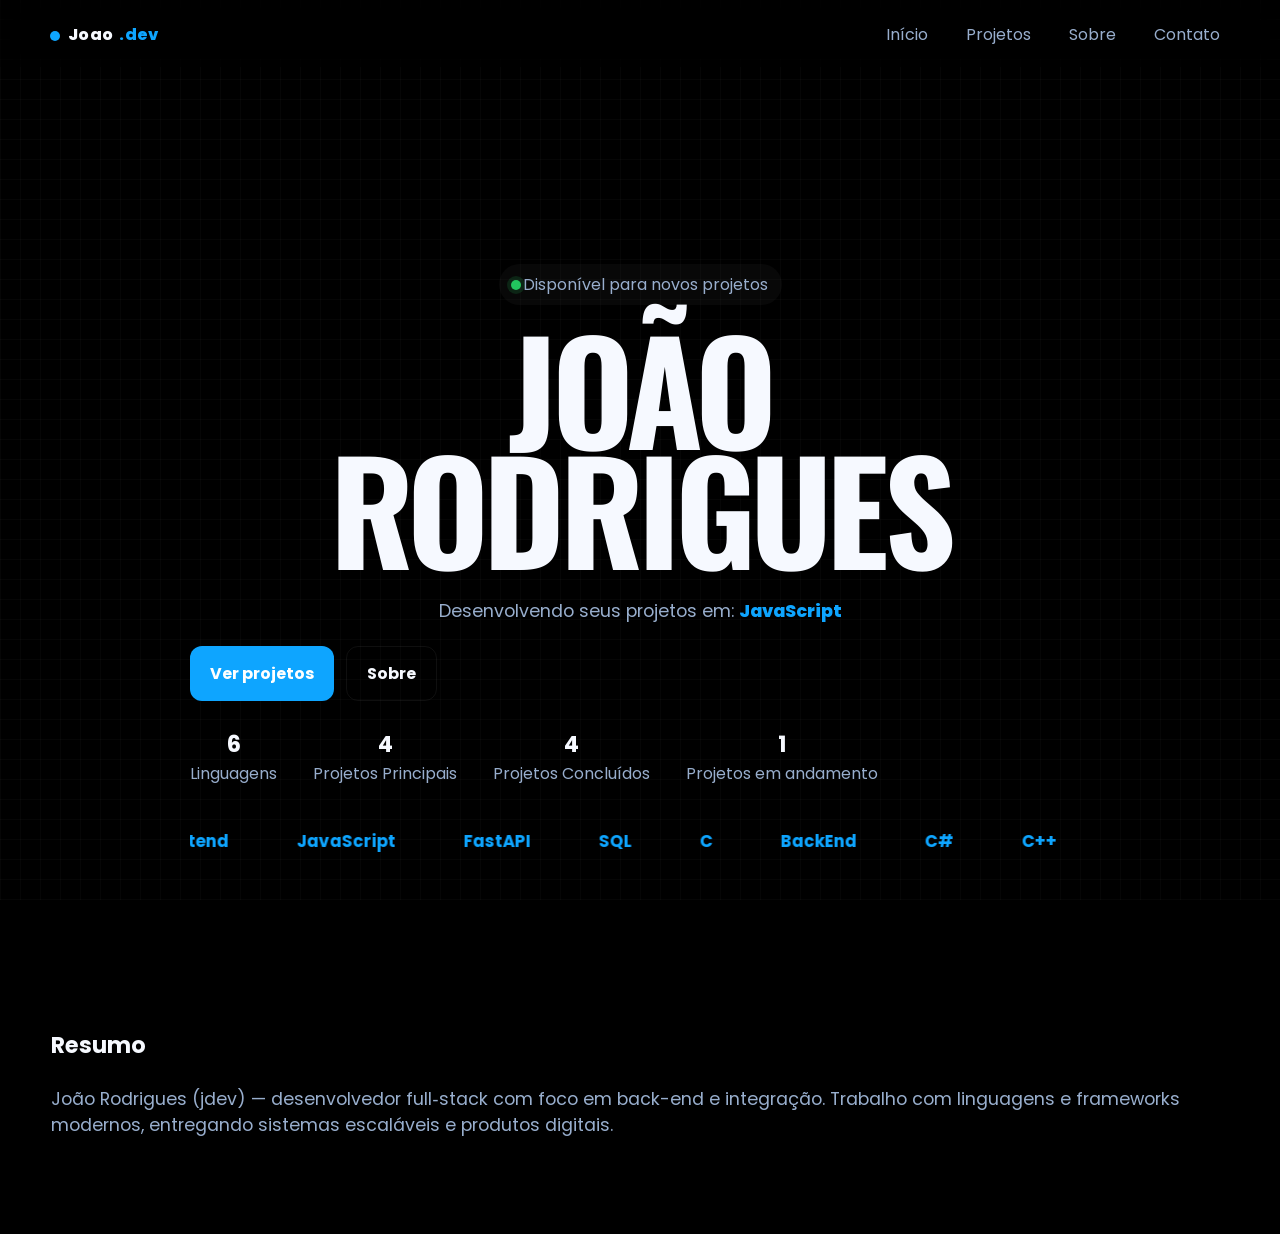
==== commit 37ac2b00: "Adicionado novo projeto" ====
--- a/index.html
+++ b/index.html
@@ -1,82 +1,82 @@
-<!DOCTYPE html>
-<html lang="pt-BR">
-  <head>
-    <meta charset="utf-8" />
-    <meta name="viewport" content="width=device-width,initial-scale=1" />
-    <title>joao.dev — Portfolio</title>
-    <meta name="description" content="Portfolio pessoal — estilo cinematográfico" />
-    <link href="https://fonts.googleapis.com/css2?family=Poppins:wght@400;700;900&display=swap" rel="stylesheet">
-    <link rel="stylesheet" href="styles.css" />
-  </head>
-  <body class="is-loading">
-    <!-- Cabeçalho do site e navegação principal -->
-    <header class="site-header">
-      <div class="container header-inner">
-        <div class="brand"><span class="dot"></span>Joao<span class="dev">.dev</span></div>
-        <button class="menu-toggle" aria-label="Abrir menu" aria-expanded="false"><span></span><span></span><span></span></button>
-        <nav class="site-nav">
-          <a href="index.html" class="nav-link">Início</a>
-          <a href="projetos.html" class="nav-link">Projetos</a>
-          <a href="sobre.html" class="nav-link">Sobre</a>
-          <a href="contato.html" class="nav-link">Contato</a>
-        </nav>
-      </div>
-    </header>
-
-    <!-- Conteúdo principal -->
-    <main>
-      <!-- Seção principal: nome, subtítulo e correia de tecnologias -->
-      <section id="home" class="hero">
-        <div class="hero-inner">
-          <div class="badge">Disponível para novos projetos</div>
-          <h1 class="name"><span>João</span><span>Rodrigues</span></h1>
-          <p class="subtitle">Desenvolvendo seus projetos em:  <span id="typed" aria-live="polite"></span></p>
-          <div class="ctas">
-            <a class="btn primary" href="projetos.html">Ver projetos</a>
-            <a class="btn outline" href="sobre.html">Sobre</a>
-          </div>
-
-          <div class="kpis">
-            <div class="kpi"><strong>6</strong><span>Linguagens</span></div>
-            <div class="kpi"><strong>3</strong><span>Projetos Principais</span></div>
-            <div class="kpi"><strong>4</strong><span>Projetos Concluídos</span></div>
-            <div class="kpi"><strong>1</strong><span>Projetos em andamento</span></div>
-          </div>
-
-          <div class="tech-belt hero-belt">
-            <div class="belt">
-              <span>C#</span>
-              <span>C++</span>
-              <span>Frontend</span>
-              <span>JavaScript</span>
-              <span>FastAPI</span>
-              <span>SQL</span>
-              <span>C</span>
-              <span>BackEnd</span>
-            </div>
-          </div>
-
-        </div>
-      </section>
-
-      <!-- Seção de resumo -->
-      <section class="section summary">
-        <div class="container">
-          <h2 class="section-title">Resumo</h2>
-          <p class="subtitle">João Rodrigues (jdev) — desenvolvedor full‑stack com foco em back-end e integração. Trabalho com linguagens e frameworks modernos, entregando sistemas escaláveis e produtos digitais.</p>
-        </div>
-      </section>
-    </main>
-
-    <!-- Overlay lightbox para imagens da galeria -->
-    <div id="siteLightbox" class="lightbox" hidden>
-      <button class="lb-close" aria-label="Fechar">✕</button>
-      <button class="lb-prev" aria-label="Anterior">‹</button>
-      <img class="lb-img" src="" alt="" />
-      <button class="lb-next" aria-label="Próximo">›</button>
-    </div>
-
-    <div class="page-transition"><div class="loading-dots"><span></span><span></span><span></span></div></div>
-    <script src="script.js"></script>
-  </body>
+<!DOCTYPE html>
+<html lang="pt-BR">
+  <head>
+    <meta charset="utf-8" />
+    <meta name="viewport" content="width=device-width,initial-scale=1" />
+    <title>joao.dev — Portfolio</title>
+    <meta name="description" content="Portfolio pessoal — estilo cinematográfico" />
+    <link href="https://fonts.googleapis.com/css2?family=Poppins:wght@400;700;900&display=swap" rel="stylesheet">
+    <link rel="stylesheet" href="styles.css" />
+  </head>
+  <body class="is-loading">
+    <!-- Cabeçalho do site e navegação principal -->
+    <header class="site-header">
+      <div class="container header-inner">
+        <div class="brand"><span class="dot"></span>Joao<span class="dev">.dev</span></div>
+        <button class="menu-toggle" aria-label="Abrir menu" aria-expanded="false"><span></span><span></span><span></span></button>
+        <nav class="site-nav">
+          <a href="index.html" class="nav-link">Início</a>
+          <a href="projetos.html" class="nav-link">Projetos</a>
+          <a href="sobre.html" class="nav-link">Sobre</a>
+          <a href="contato.html" class="nav-link">Contato</a>
+        </nav>
+      </div>
+    </header>
+
+    <!-- Conteúdo principal -->
+    <main>
+      <!-- Seção principal: nome, subtítulo e correia de tecnologias -->
+      <section id="home" class="hero">
+        <div class="hero-inner">
+          <div class="badge">Disponível para novos projetos</div>
+          <h1 class="name"><span>João</span><span>Rodrigues</span></h1>
+          <p class="subtitle">Desenvolvendo seus projetos em:  <span id="typed" aria-live="polite"></span></p>
+          <div class="ctas">
+            <a class="btn primary" href="projetos.html">Ver projetos</a>
+            <a class="btn outline" href="sobre.html">Sobre</a>
+          </div>
+
+          <div class="kpis">
+            <div class="kpi"><strong>6</strong><span>Linguagens</span></div>
+            <div class="kpi"><strong>4</strong><span>Projetos Principais</span></div>
+            <div class="kpi"><strong>4</strong><span>Projetos Concluídos</span></div>
+            <div class="kpi"><strong>1</strong><span>Projetos em andamento</span></div>
+          </div>
+
+          <div class="tech-belt hero-belt">
+            <div class="belt">
+              <span>C#</span>
+              <span>C++</span>
+              <span>Frontend</span>
+              <span>JavaScript</span>
+              <span>FastAPI</span>
+              <span>SQL</span>
+              <span>C</span>
+              <span>BackEnd</span>
+            </div>
+          </div>
+
+        </div>
+      </section>
+
+      <!-- Seção de resumo -->
+      <section class="section summary">
+        <div class="container">
+          <h2 class="section-title">Resumo</h2>
+          <p class="subtitle">João Rodrigues (jdev) — desenvolvedor full‑stack com foco em back-end e integração. Trabalho com linguagens e frameworks modernos, entregando sistemas escaláveis e produtos digitais.</p>
+        </div>
+      </section>
+    </main>
+
+    <!-- Overlay lightbox para imagens da galeria -->
+    <div id="siteLightbox" class="lightbox" hidden>
+      <button class="lb-close" aria-label="Fechar">✕</button>
+      <button class="lb-prev" aria-label="Anterior">‹</button>
+      <img class="lb-img" src="" alt="" />
+      <button class="lb-next" aria-label="Próximo">›</button>
+    </div>
+
+    <div class="page-transition"><div class="loading-dots"><span></span><span></span><span></span></div></div>
+    <script src="script.js"></script>
+  </body>
 </html>
--- a/styles.css
+++ b/styles.css
@@ -1,222 +1,631 @@
-@import url('https://fonts.googleapis.com/css2?family=Oswald:wght@700;800&display=swap');
-
-/* Estilo cinematográfico do portfólio — tema jdev */
-:root{
-  --bg:#02030a;
-  --panel:#0b0f1b;
-  --text:#f6f9ff;
-  --muted:#98aecd;
-  --accent:#0ea5ff; /* azul vibrante */
-  --accent-dark:#0a84d6;
-}
-*{box-sizing:border-box;margin:0;padding:0}
-html,body{height:100%}
-body{font-family:Poppins,Inter,system-ui,Segoe UI,Roboto,Arial;color:var(--text);background:#000;--header-height:220px;}
-
-/* efeito de transição entre páginas */
-body.is-loading{overflow:hidden;}
-.page-transition{position:fixed;inset:0;display:flex;align-items:center;justify-content:center;background:rgba(1,6,18,0.94);backdrop-filter:blur(10px);pointer-events:none;z-index:95;visibility:hidden;opacity:0;transition:opacity .25s ease .05s;}
-body.is-loading .page-transition{visibility:visible;opacity:1;pointer-events:auto;}
-.page-transition .loading-dots{display:flex;gap:14px;align-items:center;}
-.page-transition .loading-dots span{width:14px;height:14px;border-radius:50%;background:rgba(14,165,255,0.28);box-shadow:0 0 18px rgba(14,165,255,0.22);animation:dotPulse 1.4s ease infinite;opacity:0.3;transform:scale(0.9);}
-.page-transition .loading-dots span:nth-child(1){animation-delay:0s;}
-.page-transition .loading-dots span:nth-child(2){animation-delay:0.18s;}
-.page-transition .loading-dots span:nth-child(3){animation-delay:0.36s;}
-@keyframes dotPulse{0%,100%{transform:scale(0.9);opacity:.3;}22%{transform:scale(1.35);opacity:1;}44%{transform:scale(1.05);opacity:.5;}66%{transform:scale(0.9);opacity:.2;}88%{transform:scale(1.2);opacity:.9;}}
-
-/* subtle full-site square grid background */
-body::before{
-  content:"";position:fixed;inset:0;pointer-events:none;z-index:-1;
-  background-image:
-    linear-gradient(0deg, rgba(255,255,255,0.12) 1px, transparent 1px),
-    linear-gradient(90deg, rgba(255,255,255,0.12) 1px, transparent 1px);
-  background-size:20px 20px;
-  opacity:0.22;
-}
-.container{width:min(1180px,92%);margin:0 auto}
-
-/* Cabeçalho fixo e navegação principal */
-.site-header{position:fixed;top:0;left:0;right:0;display:flex;flex-direction:column;align-items:center;background:rgba(0,0,0,0.18);backdrop-filter:blur(18px);padding:14px 18px 12px;z-index:40;}
-.header-inner{display:flex;align-items:center;justify-content:space-between;width:100%;max-width:1180px}
-.brand{font-weight:800;letter-spacing:0.02em}
-.brand .dev{color:var(--accent);margin-left:6px}
-.brand .dot{display:inline-block;width:10px;height:10px;background:var(--accent);border-radius:50%;margin-right:8px;vertical-align:middle}
-.site-nav{display:flex;gap:18px;flex-wrap:wrap}
-.site-nav a{color:var(--muted);text-decoration:none;padding:8px 10px;border-radius:8px;transition:color .2s ease,background .2s ease}
-.site-nav a:hover{color:var(--text);background:rgba(255,255,255,0.03)}
-.site-nav a.active{color:var(--text);background:rgba(14,165,255,0.16)}
-main{padding-top:calc(var(--header-height) + 12px)}
-
-.site-header.scrolled{padding:10px 18px;box-shadow:0 30px 70px rgba(0,0,0,0.35);background:rgba(0,0,0,0.48)}
-
-/* Seção de destaque principal (hero) */
-.hero{position:relative;min-height:calc(100vh - var(--header-height));display:flex;align-items:flex-start;justify-content:flex-start;padding-top:16px;overflow:hidden}
-.hero-inner{position:relative;z-index:1;padding:16px 0 64px;max-width:900px;margin:0 auto;text-align:center}
-.badge{position:relative;display:inline-block;background:rgba(255,255,255,0.03);color:var(--muted);padding:8px 14px 8px 24px;border-radius:999px;margin-bottom:16px}
-.badge::before{content:"";position:absolute;left:12px;top:50%;transform:translateY(-50%);width:10px;height:10px;border-radius:50%;background:#22c55e;box-shadow:0 0 0 4px rgba(34,197,94,0.15)}
-.name{position:relative;display:inline-flex;flex-direction:column;font-weight:800;font-size:clamp(56px,14vw,140px);line-height:0.86;margin:6px 0;font-family:'Oswald', Poppins, Inter, sans-serif;padding:0 12px;letter-spacing:-0.04em;text-transform:uppercase;}
-.name span{display:block}
-.subtitle{color:var(--muted);font-size:1.1rem;margin-top:24px}
-.subtitle #typed{color:var(--accent);font-weight:800}
-.ctas{margin-top:22px;display:flex;gap:12px}
-.btn{padding:14px 20px;border-radius:12px;border:0;font-weight:700;cursor:pointer;text-decoration:none;display:inline-flex;align-items:center;justify-content:center}
-.btn.primary{background:var(--accent);color:#fff}
-.btn.primary:hover{background:linear-gradient(90deg,rgba(14,165,255,0.95),rgba(0,122,204,0.95));}
-.btn.outline{background:transparent;border:1px solid rgba(255,255,255,0.06);color:var(--text);text-decoration:none}
-.btn:hover{text-decoration:none}
-
-.kpis{display:flex;gap:36px;margin-top:26px;color:var(--muted)}
-.kpi strong{display:block;font-size:1.4rem;color:var(--text)}
-
-.header-belt,.hero-belt{width:100%;background:transparent;position:relative;z-index:45}
-.hero-belt{margin-top:28px}
-.tech-belt{width:100%;overflow:hidden;display:flex;justify-content:center}
-.belt{display:inline-flex;gap:48px;align-items:center;padding:8px 0;white-space:nowrap;transform:translateX(0);will-change:transform}
-.belt span{font-weight:700;font-size:1.05rem;padding:6px 10px;border-radius:6px;background:transparent;color:var(--accent)}
-.belt-clone{display:inline-flex}
-.header-belt .belt,
-.hero-belt .belt{max-width:1400px}
-
-/* center hero content */
-.hero-inner{margin:0 auto;text-align:center}
-
-/* mobile menu toggle */
-.menu-toggle{display:none;background:transparent;border:0;flex-direction:column;gap:4px;cursor:pointer;transition:transform .25s ease, background .25s ease}
-.menu-toggle:hover{transform:scale(1.02);background:rgba(255,255,255,0.08)}
-.menu-toggle span{width:22px;height:2px;background:var(--text);display:block;border-radius:999px;transition:.3s ease;}
-.menu-toggle span:nth-child(1){transform:translateY(-6px);}
-.menu-toggle span:nth-child(2){opacity:1;}
-.menu-toggle span:nth-child(3){transform:translateY(6px);}
-.menu-toggle.active span:nth-child(1){transform:translateY(0) rotate(45deg);}
-.menu-toggle.active span:nth-child(2){opacity:0;}
-.menu-toggle.active span:nth-child(3){transform:translateY(0) rotate(-45deg);}
-
-@media (max-width:900px){
-  body{--header-height:98px;}
-  .site-header{padding:12px 18px;}
-  .menu-toggle{display:flex;align-items:center;justify-content:center;width:50px;height:50px;background:rgba(14,165,255,0.18);border:1px solid rgba(14,165,255,0.25);border-radius:50%;box-shadow:0 18px 40px rgba(0,0,0,0.18);padding:10px}
-  .menu-toggle span{width:20px;height:2px;background:var(--text);border-radius:999px}
-  .site-nav{display:none;position:absolute;top:calc(100% + 10px);right:18px;min-width:210px;background:rgba(0,0,0,0.95);padding:12px 0;border-radius:24px;flex-direction:column;align-items:stretch;gap:6px;z-index:42;box-shadow:0 22px 55px rgba(0,0,0,0.36)}
-  .site-nav.open{display:flex}
-  .site-nav a{display:block;padding:14px 18px;font-size:1rem;width:100%;color:var(--muted);border-radius:18px;line-height:1.3;text-align:left;}
-  .site-nav a:hover{background:rgba(255,255,255,0.05);color:var(--text);}
-  .header-inner{position:relative}
-  .name{font-size:clamp(36px,10vw,72px);line-height:.95;text-align:center;padding:0;}
-  .hero{padding:0;display:flex;flex-direction:column;align-items:center;justify-content:center;text-align:center;min-height:calc(100vh - var(--header-height));}
-  .hero-inner{padding:0 18px 28px;display:flex;flex-direction:column;align-items:center;justify-content:center;width:100%;max-width:720px;margin:0 auto;}
-  .badge{margin:0 auto 20px;}
-  .subtitle{max-width:92%;margin:0 auto;}
-  .ctas{flex-direction:column;align-items:center;width:100%;gap:12px;}
-  .ctas .btn{width:100%;max-width:280px;}
-  .kpis{flex-wrap:wrap;justify-content:center;gap:18px;width:100%;margin-top:24px;}
-  .kpi{min-width:120px;text-align:center;}
-}
-
-@media (max-width:900px){
-  .name{font-size:32px;}
-  .subtitle{padding:0 15px;font-size:.95rem;}
-  .ctas{flex-direction:column;align-items:center;}
-  .kpis{flex-direction:column;gap:16px;align-items:center;}
-}
-
-/* minimize section separators (no heavy divisions) */
-.section{background:transparent}
-
-/* reveal animations for scroll sections */
-.reveal{opacity:0;transform:translateY(24px);transition:opacity .7s ease,transform .7s ease}
-.reveal.visible{opacity:1;transform:none}
-
-/* Sections */
-.section{padding:96px 0}
-.section-title{font-size:1.4rem;margin-bottom:18px}
-
-.section-heading{max-width:760px;margin-bottom:32px}
-.section-heading .section-label{display:inline-flex;padding:8px 14px;border-radius:999px;background:rgba(14,165,255,0.14);color:var(--accent);font-weight:700;font-size:.95rem;letter-spacing:.04em;text-transform:uppercase; margin-bottom:12px}
-.section-heading h3{font-size:clamp(2rem,2.4vw,3.25rem);line-height:1.1;margin-top:10px}
-
-.site-footer{padding:28px 0;border-top:1px solid rgba(255,255,255,0.08);background:rgba(0,0,0,0.04)}
-.footer-inner{display:flex;align-items:center;justify-content:center;color:var(--muted);font-size:.95rem}
-
-/* Layout alternado da seção de projetos */
-.project-list{display:flex;flex-direction:column;gap:28px}
-.project{display:grid;grid-template-columns:1fr 1fr;gap:18px;align-items:center}
-.project.alt{grid-template-columns:1fr 1fr}
-.project.alt .project-photo{order:2}
-.project-photo img{width:100%;height:320px;object-fit:cover;border-radius:12px;box-shadow:0 18px 40px rgba(2,8,20,0.6);transition:transform .6s ease}
-.project-desc{padding:22px;border-radius:12px}
-.project-desc.dark{background:#070707;color:var(--text)}
-.project-desc.blue{background:linear-gradient(180deg,var(--accent-dark),var(--accent));color:#001018}
-.project-desc h4{margin-bottom:8px}
-
-/* Layout do cartão de sobre com imagem grande */
-.about-section{padding-top:80px}
-.about-card{display:grid;grid-template-columns:1.3fr 0.7fr;gap:28px;align-items:start;margin-top:28px;}
-.about-photo{display:flex;align-items:center;justify-content:center;}
-.about-photo img{width:auto;max-width:110%;height:auto;max-height:720px;object-fit:contain;border-radius:20px;box-shadow:0 24px 60px rgba(0,0,0,0.55);transform:rotate(-90deg);transform-origin:center center;}
-.about-desc{padding:32px;border-radius:20px;background:rgba(255,255,255,0.04);border:1px solid rgba(255,255,255,0.06)}
-.about-desc p{line-height:1.8;color:var(--muted);margin-bottom:20px}
-.about-list{display:grid;gap:12px;list-style:none;padding:0;margin:0;color:var(--text)}
-.about-list li{padding:14px 18px;border-radius:12px;background:rgba(255,255,255,0.02);border:1px solid rgba(255,255,255,0.05)}
-
-@media (max-width:900px){
-  .about-card{grid-template-columns:1fr;}
-  .about-photo img{max-height:420px}
-}
-
-/* Animação de revelação ao rolar a página */
-.project.reveal .project-photo{transform:translateY(18px);opacity:0;transition:all .7s ease}
-.project.reveal.visible .project-photo{transform:none;opacity:1}
-.project.reveal .project-desc{transform:translateY(18px);opacity:0;transition:all .7s ease .08s}
-.project.reveal.visible .project-desc{transform:none;opacity:1}
-
-/* Grade de galeria de imagens */
-.gallery-grid{display:grid;grid-template-columns:repeat(auto-fit,minmax(240px,1fr));gap:16px}
-.gallery-item{overflow:hidden;border-radius:12px}
-.gallery-item img{width:100%;height:auto;max-height:380px;object-fit:cover;display:block;transition:transform .45s ease}
-.gallery-item:hover img{transform:scale(1.03)}
-
-/* Lightbox para visualização ampliada de imagens */
-.lightbox{position:fixed;inset:0;align-items:center;justify-content:center;background:rgba(0,0,0,0.92);z-index:80}
-.lightbox[hidden]{display:none}
-.lightbox:not([hidden]){display:flex}
-.lb-img{max-width:92%;max-height:86%;border-radius:12px}
-.lb-close,.lb-prev,.lb-next{position:fixed;background:rgba(255,255,255,0.03);color:var(--text);border:0;padding:10px;border-radius:8px;cursor:pointer}
-.lb-close{top:18px;right:18px}
-.lb-prev{left:18px;top:50%;transform:translateY(-50%)}
-.lb-next{right:18px;top:50%;transform:translateY(-50%)}
-
-/* Formulário de contato */
-.contact-section{padding-top:80px}
-.contact-grid{display:grid;grid-template-columns:1.2fr 0.8fr;gap:28px;margin-top:28px}
-.contact-card{padding:32px;border-radius:20px;background:rgba(255,255,255,0.03);border:1px solid rgba(255,255,255,0.06)}
-.dark-card{background:rgba(0,0,0,0.5);border-color:rgba(255,255,255,0.08)}
-.section-copy{color:var(--muted);max-width:760px;margin-top:16px}
-.contact-form{display:grid;gap:18px;max-width:100%}
-.contact-form label{font-weight:700;color:var(--text)}
-.contact-form input,.contact-form textarea{padding:16px;border-radius:16px;border:1px solid rgba(255,255,255,0.06);background:rgba(255,255,255,0.04);color:var(--text);outline:none}
-.contact-form textarea{min-height:180px;resize:vertical}
-.info-list{list-style:none;padding:0;margin:0;display:grid;gap:12px}
-.info-list li{padding:14px 18px;border-radius:14px;background:rgba(255,255,255,0.02);border:1px solid rgba(255,255,255,0.05);color:var(--text)}
-.contact-methods{margin-top:24px}
-.contact-method-list{list-style:none;padding:0;margin:0;display:grid;gap:12px}
-.contact-method-list li{padding:14px 18px;border-radius:14px;background:rgba(255,255,255,0.04);border:1px solid rgba(14,165,255,0.15)}
-.contact-method-list a{color:var(--accent);text-decoration:none;font-weight:700;display:inline-flex;align-items:center;gap:10px;position:relative;}
-.contact-method-list a::before{content:'';display:inline-flex;align-items:center;justify-content:center;width:24px;height:24px;border-radius:8px;background:rgba(14,165,255,0.14);background-size:16px 16px;background-repeat:no-repeat;background-position:center;}
-.contact-method-list a.icon-mail::before{background-image:url("data:image/svg+xml,%3Csvg xmlns='http://www.w3.org/2000/svg' viewBox='0 0 24 24'%3E%3Cpath fill='%23ffffff' d='M3 6.5A2.5 2.5 0 015.5 4h13A2.5 2.5 0 0121 6.5v11a2.5 2.5 0 01-2.5 2.5h-13A2.5 2.5 0 013 17.5v-11zM5.54 6h12.92L12 11.26 5.54 6zM5 7.71V17.5c0 .28.22.5.5.5h13c.28 0 .5-.22.5-.5V7.71l-7.07 5.02a.75.75 0 01-.86 0L5 7.71z'/%3E%3C/svg%3E");}
-.contact-method-list a.icon-instagram::before{background-image:url("data:image/svg+xml,%3Csvg xmlns='http://www.w3.org/2000/svg' viewBox='0 0 24 24'%3E%3Crect x='3.5' y='3.5' width='17' height='17' rx='5' ry='5' fill='none' stroke='%23ffffff' stroke-width='1.8'/%3E%3Ccircle cx='12' cy='12' r='3.8' fill='none' stroke='%23ffffff' stroke-width='1.8'/%3E%3Ccircle cx='17.5' cy='6.5' r='1' fill='%23ffffff'/%3E%3C/svg%3E");}
-.contact-method-list a.icon-github::before{background-image:url("data:image/svg+xml,%3Csvg xmlns='http://www.w3.org/2000/svg' viewBox='0 0 24 24'%3E%3Cpath fill='%23ffffff' d='M12 2C7.58 2 4 5.58 4 10.03c0 3.52 2.29 6.51 5.47 7.56.4.07.55-.17.55-.38 0-.19-.01-.82-.01-1.49-2.22.48-2.69-1.07-2.69-1.07-.36-.91-.88-1.15-.88-1.15-.72-.5.05-.49.05-.49.8.06 1.22.82 1.22.82.71 1.22 1.86.87 2.32.67.07-.52.28-.87.51-1.07-1.77-.2-3.63-.89-3.63-3.97 0-.88.31-1.6.82-2.16-.08-.2-.36-1.01.08-2.1 0 0 .67-.22 2.2.82.64-.18 1.32-.27 2-.27.68 0 1.36.09 2 .27 1.53-1.04 2.2-.82 2.2-.82.44 1.09.16 1.9.08 2.1.51.56.82 1.28.82 2.16 0 3.09-1.87 3.77-3.65 3.97.29.25.54.73.54 1.48 0 1.07-.01 1.93-.01 2.19 0 .21.15.46.55.38A8.02 8.02 0 0020 10.03C20 5.58 16.42 2 12 2z'/%3E%3C/svg%3E");}
-.contact-method-list a.icon-linkedin::before{background-image:url("data:image/svg+xml,%3Csvg xmlns='http://www.w3.org/2000/svg' viewBox='0 0 24 24'%3E%3Crect x='3' y='3' width='18' height='18' rx='3' ry='3' fill='none' stroke='%23ffffff' stroke-width='1.8'/%3E%3Cpath fill='%23ffffff' d='M8.5 10.5h2.5v8H8.5v-8zM10.75 7c.83 0 1.5.68 1.5 1.5S11.58 10 10.75 10 9.25 9.32 9.25 8.5 9.92 7 10.75 7zM14.75 11h2.33v1.08h.03c.33-.62 1.14-1.28 2.35-1.28 2.51 0 2.98 1.65 2.98 3.79V19h-2.5v-4.17c0-.99-.02-2.27-1.38-2.27-1.38 0-1.59 1.08-1.59 2.19V19h-2.5v-8z'/%3E%3C/svg%3E");}
-.contact-method-list a:hover{text-decoration:underline;}
-.form-message{color:var(--muted);font-size:0.95rem;min-height:24px}
-
-@media (max-width:900px){
-  .contact-grid{grid-template-columns:1fr}
-}
-
-/* Responsive */
-@media (max-width:900px){
-  .gallery-item img{height:200px}
-  .project{grid-template-columns:1fr;}
-  .project.alt .project-photo{order:0}
-  .project-photo img{height:220px}
-}
+@import url('https://fonts.googleapis.com/css2?family=Oswald:wght@700;800&display=swap');
+
+/* Estilo cinematográfico do portfólio — tema jdev */
+:root{
+  --bg:#02030a;
+  --panel:#0b0f1b;
+  --text:#f6f9ff;
+  --muted:#98aecd;
+  --accent:#0ea5ff; /* azul vibrante */
+  --accent-dark:#0a84d6;
+}
+*{box-sizing:border-box;margin:0;padding:0}
+html,body{height:100%}
+body{font-family:Poppins,Inter,system-ui,Segoe UI,Roboto,Arial;color:var(--text);background:#000;--header-height:220px;}
+
+/* efeito de transição entre páginas */
+body.is-loading{overflow:hidden;}
+.page-transition{position:fixed;inset:0;display:flex;align-items:center;justify-content:center;background:rgba(1,6,18,0.94);backdrop-filter:blur(10px);pointer-events:none;z-index:95;visibility:hidden;opacity:0;transition:opacity .25s ease .05s;}
+body.is-loading .page-transition{visibility:visible;opacity:1;pointer-events:auto;}
+.page-transition .loading-dots{display:flex;gap:14px;align-items:center;}
+.page-transition .loading-dots span{width:14px;height:14px;border-radius:50%;background:rgba(14,165,255,0.28);box-shadow:0 0 18px rgba(14,165,255,0.22);animation:dotPulse 1.4s ease infinite;opacity:0.3;transform:scale(0.9);}
+.page-transition .loading-dots span:nth-child(1){animation-delay:0s;}
+.page-transition .loading-dots span:nth-child(2){animation-delay:0.18s;}
+.page-transition .loading-dots span:nth-child(3){animation-delay:0.36s;}
+@keyframes dotPulse{0%,100%{transform:scale(0.9);opacity:.3;}22%{transform:scale(1.35);opacity:1;}44%{transform:scale(1.05);opacity:.5;}66%{transform:scale(0.9);opacity:.2;}88%{transform:scale(1.2);opacity:.9;}}
+
+/* subtle full-site square grid background */
+body::before{
+  content:"";position:fixed;inset:0;pointer-events:none;z-index:-1;
+  background-image:
+    linear-gradient(0deg, rgba(255,255,255,0.12) 1px, transparent 1px),
+    linear-gradient(90deg, rgba(255,255,255,0.12) 1px, transparent 1px);
+  background-size:20px 20px;
+  opacity:0.22;
+}
+.container{width:min(1180px,92%);margin:0 auto}
+
+/* Cabeçalho fixo e navegação principal */
+.site-header{position:fixed;top:0;left:0;right:0;display:flex;flex-direction:column;align-items:center;background:rgba(0,0,0,0.18);backdrop-filter:blur(18px);padding:14px 18px 12px;z-index:40;}
+.header-inner{display:flex;align-items:center;justify-content:space-between;width:100%;max-width:1180px}
+.brand{font-weight:800;letter-spacing:0.02em}
+.brand .dev{color:var(--accent);margin-left:6px}
+.brand .dot{display:inline-block;width:10px;height:10px;background:var(--accent);border-radius:50%;margin-right:8px;vertical-align:middle}
+.site-nav{display:flex;gap:18px;flex-wrap:wrap}
+.site-nav a{color:var(--muted);text-decoration:none;padding:8px 10px;border-radius:8px;transition:color .2s ease,background .2s ease}
+.site-nav a:hover{color:var(--text);background:rgba(255,255,255,0.03)}
+.site-nav a.active{color:var(--text);background:rgba(14,165,255,0.16)}
+main{padding-top:calc(var(--header-height) + 12px)}
+
+.site-header.scrolled{padding:10px 18px;box-shadow:0 30px 70px rgba(0,0,0,0.35);background:rgba(0,0,0,0.48)}
+
+/* Seção de destaque principal (hero) */
+.hero{position:relative;min-height:calc(100vh - var(--header-height));display:flex;align-items:flex-start;justify-content:flex-start;padding-top:16px;overflow:hidden}
+.hero-inner{position:relative;z-index:1;padding:16px 0 64px;max-width:900px;margin:0 auto;text-align:center}
+.badge{position:relative;display:inline-block;background:rgba(255,255,255,0.03);color:var(--muted);padding:8px 14px 8px 24px;border-radius:999px;margin-bottom:16px}
+.badge::before{content:"";position:absolute;left:12px;top:50%;transform:translateY(-50%);width:10px;height:10px;border-radius:50%;background:#22c55e;box-shadow:0 0 0 4px rgba(34,197,94,0.15)}
+.name{position:relative;display:inline-flex;flex-direction:column;font-weight:800;font-size:clamp(56px,14vw,140px);line-height:0.86;margin:6px 0;font-family:'Oswald', Poppins, Inter, sans-serif;padding:0 12px;letter-spacing:-0.04em;text-transform:uppercase;}
+.name span{display:block}
+.subtitle{color:var(--muted);font-size:1.1rem;margin-top:24px}
+.subtitle #typed{color:var(--accent);font-weight:800}
+.ctas{margin-top:22px;display:flex;gap:12px}
+.btn{padding:14px 20px;border-radius:12px;border:0;font-weight:700;cursor:pointer;text-decoration:none;display:inline-flex;align-items:center;justify-content:center}
+.btn.primary{background:var(--accent);color:#fff}
+.btn.primary:hover{background:linear-gradient(90deg,rgba(14,165,255,0.95),rgba(0,122,204,0.95));}
+.btn.outline{background:transparent;border:1px solid rgba(255,255,255,0.06);color:var(--text);text-decoration:none}
+.btn:hover{text-decoration:none}
+
+.kpis{display:flex;gap:36px;margin-top:26px;color:var(--muted)}
+.kpi strong{display:block;font-size:1.4rem;color:var(--text)}
+
+.header-belt,.hero-belt{width:100%;background:transparent;position:relative;z-index:45}
+.hero-belt{margin-top:28px}
+.tech-belt{width:100%;overflow:hidden;display:flex;justify-content:center}
+.belt{display:inline-flex;gap:48px;align-items:center;padding:8px 0;white-space:nowrap;transform:translateX(0);will-change:transform}
+.belt span{font-weight:700;font-size:1.05rem;padding:6px 10px;border-radius:6px;background:transparent;color:var(--accent)}
+.belt-clone{display:inline-flex}
+.header-belt .belt,
+.hero-belt .belt{max-width:1400px}
+
+/* center hero content */
+.hero-inner{margin:0 auto;text-align:center}
+
+/* mobile menu toggle */
+.menu-toggle{display:none;background:transparent;border:0;flex-direction:column;gap:4px;cursor:pointer;transition:transform .25s ease, background .25s ease}
+.menu-toggle:hover{transform:scale(1.02);background:rgba(255,255,255,0.08)}
+.menu-toggle span{width:22px;height:2px;background:var(--text);display:block;border-radius:999px;transition:.3s ease;}
+.menu-toggle span:nth-child(1){transform:translateY(-6px);}
+.menu-toggle span:nth-child(2){opacity:1;}
+.menu-toggle span:nth-child(3){transform:translateY(6px);}
+.menu-toggle.active span:nth-child(1){transform:translateY(0) rotate(45deg);}
+.menu-toggle.active span:nth-child(2){opacity:0;}
+.menu-toggle.active span:nth-child(3){transform:translateY(0) rotate(-45deg);}
+
+@media (max-width:900px){
+  body{--header-height:98px;}
+  .site-header{padding:12px 18px;}
+  .menu-toggle{display:flex;align-items:center;justify-content:center;width:50px;height:50px;background:rgba(14,165,255,0.18);border:1px solid rgba(14,165,255,0.25);border-radius:50%;box-shadow:0 18px 40px rgba(0,0,0,0.18);padding:10px}
+  .menu-toggle span{width:20px;height:2px;background:var(--text);border-radius:999px}
+  .site-nav{display:none;position:absolute;top:calc(100% + 10px);right:18px;min-width:210px;background:rgba(0,0,0,0.95);padding:12px 0;border-radius:24px;flex-direction:column;align-items:stretch;gap:6px;z-index:42;box-shadow:0 22px 55px rgba(0,0,0,0.36)}
+  .site-nav.open{display:flex}
+  .site-nav a{display:block;padding:14px 18px;font-size:1rem;width:100%;color:var(--muted);border-radius:18px;line-height:1.3;text-align:left;}
+  .site-nav a:hover{background:rgba(255,255,255,0.05);color:var(--text);}
+  .header-inner{position:relative}
+  .name{font-size:clamp(36px,10vw,72px);line-height:.95;text-align:center;padding:0;}
+  .hero{padding:0;display:flex;flex-direction:column;align-items:center;justify-content:center;text-align:center;min-height:calc(100vh - var(--header-height));}
+  .hero-inner{padding:0 18px 28px;display:flex;flex-direction:column;align-items:center;justify-content:center;width:100%;max-width:720px;margin:0 auto;}
+  .badge{margin:0 auto 20px;}
+  .subtitle{max-width:92%;margin:0 auto;}
+  .ctas{flex-direction:column;align-items:center;width:100%;gap:12px;}
+  .ctas .btn{width:100%;max-width:280px;}
+  .kpis{flex-wrap:wrap;justify-content:center;gap:18px;width:100%;margin-top:24px;}
+  .kpi{min-width:120px;text-align:center;}
+}
+
+@media (max-width:900px){
+  .name{font-size:32px;}
+  .subtitle{padding:0 15px;font-size:.95rem;}
+  .ctas{flex-direction:column;align-items:center;}
+  .kpis{flex-direction:column;gap:16px;align-items:center;}
+}
+
+/* minimize section separators (no heavy divisions) */
+.section{background:transparent}
+
+/* reveal animations for scroll sections */
+.reveal{opacity:0;transform:translateY(24px);transition:opacity .7s ease,transform .7s ease}
+.reveal.visible{opacity:1;transform:none}
+
+/* Sections */
+.section{padding:96px 0}
+.section-title{font-size:1.4rem;margin-bottom:18px}
+
+.section-heading{max-width:760px;margin-bottom:32px}
+.section-heading .section-label{display:inline-flex;padding:8px 14px;border-radius:999px;background:rgba(14,165,255,0.14);color:var(--accent);font-weight:700;font-size:.95rem;letter-spacing:.04em;text-transform:uppercase; margin-bottom:12px}
+.section-heading h3{font-size:clamp(2rem,2.4vw,3.25rem);line-height:1.1;margin-top:10px}
+
+.site-footer{padding:28px 0;border-top:1px solid rgba(255,255,255,0.08);background:rgba(0,0,0,0.04)}
+.footer-inner{display:flex;align-items:center;justify-content:center;color:var(--muted);font-size:.95rem}
+
+/* Layout alternado da seção de projetos */
+.project-list{display:flex;flex-direction:column;gap:28px}
+.project{display:grid;grid-template-columns:1fr 1fr;gap:18px;align-items:center}
+.project.alt{grid-template-columns:1fr 1fr}
+.project.alt .project-photo{order:2}
+.project-photo img{width:100%;height:320px;object-fit:cover;border-radius:12px;box-shadow:0 18px 40px rgba(2,8,20,0.6);transition:transform .6s ease}
+.project-desc{padding:22px;border-radius:12px}
+.project-desc.dark{background:#070707;color:var(--text)}
+.project-desc.blue{background:linear-gradient(180deg,var(--accent-dark),var(--accent));color:#001018}
+.project-desc h4{margin-bottom:8px}
+
+/* Layout do cartão de sobre com imagem grande */
+.about-section{padding-top:80px}
+.about-card{display:grid;grid-template-columns:1.3fr 0.7fr;gap:28px;align-items:start;margin-top:28px;}
+.about-photo{display:flex;align-items:center;justify-content:center;}
+.about-photo img{width:auto;max-width:110%;height:auto;max-height:720px;object-fit:contain;border-radius:20px;box-shadow:0 24px 60px rgba(0,0,0,0.55);transform:rotate(-90deg);transform-origin:center center;}
+.about-desc{padding:32px;border-radius:20px;background:rgba(255,255,255,0.04);border:1px solid rgba(255,255,255,0.06)}
+.about-desc p{line-height:1.8;color:var(--muted);margin-bottom:20px}
+.about-list{display:grid;gap:12px;list-style:none;padding:0;margin:0;color:var(--text)}
+.about-list li{padding:14px 18px;border-radius:12px;background:rgba(255,255,255,0.02);border:1px solid rgba(255,255,255,0.05)}
+
+@media (max-width:900px){
+  .about-card{grid-template-columns:1fr;}
+  .about-photo img{max-height:420px}
+}
+
+/* Animação de revelação ao rolar a página */
+.project.reveal .project-photo{transform:translateY(18px);opacity:0;transition:all .7s ease}
+.project.reveal.visible .project-photo{transform:none;opacity:1}
+.project.reveal .project-desc{transform:translateY(18px);opacity:0;transition:all .7s ease .08s}
+.project.reveal.visible .project-desc{transform:none;opacity:1}
+
+/* Grade de galeria de imagens */
+.gallery-grid{display:grid;grid-template-columns:repeat(auto-fit,minmax(240px,1fr));gap:16px}
+.gallery-item{overflow:hidden;border-radius:12px}
+.gallery-item img{width:100%;height:auto;max-height:380px;object-fit:cover;display:block;transition:transform .45s ease}
+.gallery-item:hover img{transform:scale(1.03)}
+
+/* Lightbox para visualização ampliada de imagens */
+.lightbox{position:fixed;inset:0;align-items:center;justify-content:center;background:rgba(0,0,0,0.92);z-index:80}
+.lightbox[hidden]{display:none}
+.lightbox:not([hidden]){display:flex}
+.lb-img{max-width:92%;max-height:86%;border-radius:12px}
+.lb-close,.lb-prev,.lb-next{position:fixed;background:rgba(255,255,255,0.03);color:var(--text);border:0;padding:10px;border-radius:8px;cursor:pointer}
+.lb-close{top:18px;right:18px}
+.lb-prev{left:18px;top:50%;transform:translateY(-50%)}
+.lb-next{right:18px;top:50%;transform:translateY(-50%)}
+
+/* Formulário de contato */
+.contact-section{padding-top:80px}
+.contact-grid{display:grid;grid-template-columns:1.2fr 0.8fr;gap:28px;margin-top:28px}
+.contact-card{padding:32px;border-radius:20px;background:rgba(255,255,255,0.03);border:1px solid rgba(255,255,255,0.06)}
+.dark-card{background:rgba(0,0,0,0.5);border-color:rgba(255,255,255,0.08)}
+.section-copy{color:var(--muted);max-width:760px;margin-top:16px}
+.contact-form{display:grid;gap:18px;max-width:100%}
+.contact-form label{font-weight:700;color:var(--text)}
+.contact-form input,.contact-form textarea{padding:16px;border-radius:16px;border:1px solid rgba(255,255,255,0.06);background:rgba(255,255,255,0.04);color:var(--text);outline:none}
+.contact-form textarea{min-height:180px;resize:vertical}
+.info-list{list-style:none;padding:0;margin:0;display:grid;gap:12px}
+.info-list li{padding:14px 18px;border-radius:14px;background:rgba(255,255,255,0.02);border:1px solid rgba(255,255,255,0.05);color:var(--text)}
+.contact-methods{margin-top:24px}
+.contact-method-list{list-style:none;padding:0;margin:0;display:grid;gap:12px}
+.contact-method-list li{padding:14px 18px;border-radius:14px;background:rgba(255,255,255,0.04);border:1px solid rgba(14,165,255,0.15)}
+.contact-method-list a{color:var(--accent);text-decoration:none;font-weight:700;display:inline-flex;align-items:center;gap:10px;position:relative;}
+.contact-method-list a::before{content:'';display:inline-flex;align-items:center;justify-content:center;width:24px;height:24px;border-radius:8px;background:rgba(14,165,255,0.14);background-size:16px 16px;background-repeat:no-repeat;background-position:center;}
+.contact-method-list a.icon-mail::before{background-image:url("data:image/svg+xml,%3Csvg xmlns='http://www.w3.org/2000/svg' viewBox='0 0 24 24'%3E%3Cpath fill='%23ffffff' d='M3 6.5A2.5 2.5 0 015.5 4h13A2.5 2.5 0 0121 6.5v11a2.5 2.5 0 01-2.5 2.5h-13A2.5 2.5 0 013 17.5v-11zM5.54 6h12.92L12 11.26 5.54 6zM5 7.71V17.5c0 .28.22.5.5.5h13c.28 0 .5-.22.5-.5V7.71l-7.07 5.02a.75.75 0 01-.86 0L5 7.71z'/%3E%3C/svg%3E");}
+.contact-method-list a.icon-instagram::before{background-image:url("data:image/svg+xml,%3Csvg xmlns='http://www.w3.org/2000/svg' viewBox='0 0 24 24'%3E%3Crect x='3.5' y='3.5' width='17' height='17' rx='5' ry='5' fill='none' stroke='%23ffffff' stroke-width='1.8'/%3E%3Ccircle cx='12' cy='12' r='3.8' fill='none' stroke='%23ffffff' stroke-width='1.8'/%3E%3Ccircle cx='17.5' cy='6.5' r='1' fill='%23ffffff'/%3E%3C/svg%3E");}
+.contact-method-list a.icon-github::before{background-image:url("data:image/svg+xml,%3Csvg xmlns='http://www.w3.org/2000/svg' viewBox='0 0 24 24'%3E%3Cpath fill='%23ffffff' d='M12 2C7.58 2 4 5.58 4 10.03c0 3.52 2.29 6.51 5.47 7.56.4.07.55-.17.55-.38 0-.19-.01-.82-.01-1.49-2.22.48-2.69-1.07-2.69-1.07-.36-.91-.88-1.15-.88-1.15-.72-.5.05-.49.05-.49.8.06 1.22.82 1.22.82.71 1.22 1.86.87 2.32.67.07-.52.28-.87.51-1.07-1.77-.2-3.63-.89-3.63-3.97 0-.88.31-1.6.82-2.16-.08-.2-.36-1.01.08-2.1 0 0 .67-.22 2.2.82.64-.18 1.32-.27 2-.27.68 0 1.36.09 2 .27 1.53-1.04 2.2-.82 2.2-.82.44 1.09.16 1.9.08 2.1.51.56.82 1.28.82 2.16 0 3.09-1.87 3.77-3.65 3.97.29.25.54.73.54 1.48 0 1.07-.01 1.93-.01 2.19 0 .21.15.46.55.38A8.02 8.02 0 0020 10.03C20 5.58 16.42 2 12 2z'/%3E%3C/svg%3E");}
+.contact-method-list a.icon-linkedin::before{background-image:url("data:image/svg+xml,%3Csvg xmlns='http://www.w3.org/2000/svg' viewBox='0 0 24 24'%3E%3Crect x='3' y='3' width='18' height='18' rx='3' ry='3' fill='none' stroke='%23ffffff' stroke-width='1.8'/%3E%3Cpath fill='%23ffffff' d='M8.5 10.5h2.5v8H8.5v-8zM10.75 7c.83 0 1.5.68 1.5 1.5S11.58 10 10.75 10 9.25 9.32 9.25 8.5 9.92 7 10.75 7zM14.75 11h2.33v1.08h.03c.33-.62 1.14-1.28 2.35-1.28 2.51 0 2.98 1.65 2.98 3.79V19h-2.5v-4.17c0-.99-.02-2.27-1.38-2.27-1.38 0-1.59 1.08-1.59 2.19V19h-2.5v-8z'/%3E%3C/svg%3E");}
+.contact-method-list a:hover{text-decoration:underline;}
+.form-message{color:var(--muted);font-size:0.95rem;min-height:24px}
+
+@media (max-width:900px){
+  .contact-grid{grid-template-columns:1fr}
+}
+
+/* Responsive */
+@media (max-width:900px){
+  .gallery-item img{height:200px}
+  .project{grid-template-columns:1fr;}
+  .project.alt .project-photo{order:0}
+  .project-photo img{height:220px}
+}
+
+/* =========================================================
+   Melhorias importadas do 2º ZIP - Projetos com imagem grande
+   Mantém o restante do site original preservado
+   ========================================================= */
+
+.scroll-progress{
+  position:fixed;
+  top:0;
+  left:0;
+  z-index:999;
+  width:0%;
+  height:3px;
+  background:linear-gradient(90deg,var(--accent),#60d5ff);
+  box-shadow:0 0 18px rgba(14,165,255,.55);
+}
+
+.site-footer{
+  margin-top:40px;
+  padding:40px 0;
+  border-top:1px solid rgba(255,255,255,.06);
+  background:rgba(0,0,0,.35);
+  text-align:left;
+}
+.footer-inner{
+  display:flex;
+  align-items:center;
+  justify-content:space-between;
+  gap:24px;
+  color:var(--muted);
+}
+.footer-inner strong{color:var(--text);font-size:1.1rem;}
+.footer-inner strong span{color:var(--accent);}
+.footer-inner p{margin-top:8px;color:var(--muted);}
+.footer-links{display:flex;flex-wrap:wrap;gap:14px;}
+.footer-links a{color:var(--muted);text-decoration:none;}
+.footer-links a:hover{color:var(--accent);}
+
+.projects-intro{padding-bottom:34px;}
+.projects-intro h1{
+  max-width:760px;
+  font-size:clamp(2.8rem,8vw,6.6rem);
+  line-height:.92;
+  letter-spacing:-.06em;
+  text-transform:uppercase;
+  font-family:'Oswald',Poppins,Inter,sans-serif;
+}
+
+.project-showcase{
+  width:min(1500px,94%);
+  margin:0 auto 86px;
+}
+.project-slide{
+  position:relative;
+  width:100%;
+  min-height:690px;
+  overflow:hidden;
+  isolation:isolate;
+  background:transparent;
+  border-radius:28px;
+  outline:none;
+  box-shadow:0 28px 70px rgba(0,0,0,.42);
+}
+.project-bg{
+  position:absolute;
+  inset:0;
+  z-index:1;
+  width:100%;
+  height:100%;
+  object-fit:cover;
+  object-position:center;
+  filter:brightness(.94) saturate(1.05);
+  transition:transform .75s ease,filter .75s ease;
+}
+.project-img-portfolio{object-position:center center;}
+.project-img-ticket{object-position:left top;}
+.project-img-biblioteca{object-position:center center;}
+.project-img-valisys{object-position:center center;}
+.project-slide::after{
+  content:"";
+  position:absolute;
+  inset:0;
+  z-index:2;
+  pointer-events:none;
+  background:
+    radial-gradient(circle at 18% 16%,rgba(14,165,255,.10),transparent 28%),
+    linear-gradient(90deg,rgba(0,0,0,.06) 0%,rgba(0,0,0,.16) 45%,rgba(0,0,0,.56) 100%);
+}
+.project-slide::before{
+  content:"";
+  position:absolute;
+  top:0;
+  left:-120%;
+  z-index:3;
+  width:55%;
+  height:100%;
+  pointer-events:none;
+  background:linear-gradient(112deg,transparent 0%,rgba(255,255,255,.10) 48%,transparent 100%);
+  transition:left .9s ease;
+}
+.project-overlay{
+  position:absolute;
+  top:0;
+  right:0;
+  z-index:4;
+  width:min(48%,640px);
+  height:100%;
+  padding:56px 54px 56px 82px;
+  display:flex;
+  flex-direction:column;
+  justify-content:center;
+  color:var(--text);
+  background:linear-gradient(180deg,rgba(6,12,23,.94),rgba(2,5,12,.88));
+  backdrop-filter:blur(14px);
+  border-left:1px solid rgba(14,165,255,.20);
+  clip-path:polygon(10% 0,100% 0,100% 100%,0 100%);
+  transform:translateX(112%);
+  opacity:0;
+  transition:transform .58s cubic-bezier(.2,.8,.2,1),opacity .42s ease;
+}
+.project-kicker{
+  display:inline-block;
+  margin-bottom:14px;
+  color:var(--accent);
+  font-size:.84rem;
+  font-weight:900;
+  letter-spacing:.13em;
+  text-transform:uppercase;
+}
+.project-overlay h2{
+  margin-bottom:18px;
+  font-size:clamp(2.2rem,3.2vw,4rem);
+  line-height:.95;
+  letter-spacing:-.04em;
+  text-transform:uppercase;
+  font-family:'Oswald',Poppins,Inter,sans-serif;
+}
+.project-overlay p{
+  max-width:470px;
+  margin-bottom:22px;
+  color:rgba(246,249,255,.82);
+  font-size:1rem;
+  line-height:1.7;
+}
+.project-tags{
+  display:flex;
+  flex-wrap:wrap;
+  gap:10px;
+  margin-bottom:24px;
+}
+.project-tags span{
+  padding:8px 12px;
+  color:var(--text);
+  font-size:.82rem;
+  font-weight:800;
+  border:1px solid rgba(14,165,255,.24);
+  border-radius:999px;
+  background:rgba(14,165,255,.13);
+}
+.project-buttons{display:flex;flex-wrap:wrap;gap:12px;}
+.project-slide:hover .project-overlay,
+.project-slide:focus-within .project-overlay,
+.project-slide:focus .project-overlay,
+.project-slide.is-active .project-overlay{
+  transform:translateX(0);
+  opacity:1;
+}
+.project-slide:hover .project-bg,
+.project-slide:focus-within .project-bg,
+.project-slide:focus .project-bg,
+.project-slide.is-active .project-bg{
+  transform:scale(1.035);
+  filter:brightness(.72) saturate(1.08);
+}
+.project-slide:hover::before,
+.project-slide:focus-within::before,
+.project-slide:focus::before,
+.project-slide.is-active::before{left:135%;}
+
+@media (max-width:980px){
+  .project-showcase{width:min(100% - 24px,780px);margin-bottom:46px;}
+  .project-slide{min-height:560px;border-radius:24px;}
+  .project-overlay{
+    top:auto;
+    bottom:0;
+    left:0;
+    right:auto;
+    width:100%;
+    height:auto;
+    min-height:54%;
+    max-height:82%;
+    overflow-y:auto;
+    padding:44px 24px 26px;
+    border-left:0;
+    border-top:1px solid rgba(14,165,255,.20);
+    clip-path:polygon(0 10%,100% 0,100% 100%,0 100%);
+    transform:translateY(112%);
+  }
+  .project-slide:hover .project-overlay,
+  .project-slide:focus-within .project-overlay,
+  .project-slide:focus .project-overlay,
+  .project-slide.is-active .project-overlay{
+    transform:translateY(0);
+    opacity:1;
+  }
+  .project-overlay h2{font-size:clamp(2rem,9vw,3.1rem);}
+  .project-overlay p{font-size:.95rem;line-height:1.6;}
+  .footer-inner{flex-direction:column;align-items:flex-start;}
+}
+@media (max-width:520px){
+  .projects-intro h1{font-size:clamp(2.6rem,15vw,4.5rem);}
+  .project-slide{min-height:520px;}
+  .project-overlay{
+    min-height:58%;
+    max-height:86%;
+    padding:42px 18px 22px;
+  }
+  .project-overlay h2{font-size:clamp(1.9rem,12vw,3rem);}
+  .project-buttons .btn{width:100%;}
+}
+
+/* =========================================================
+   CORREÇÃO FINAL - Projetos com animações + mobile real
+   Mantém o site base e corrige o comportamento no celular.
+   ========================================================= */
+
+/* animação geral dos projetos */
+.project-showcase.reveal{
+  opacity:0;
+  transform:translateY(34px);
+  transition:opacity .75s ease, transform .75s ease;
+}
+.project-showcase.reveal.visible{
+  opacity:1;
+  transform:translateY(0);
+}
+.project-slide{
+  transition:transform .45s ease, box-shadow .45s ease, border-color .45s ease;
+  will-change:transform;
+}
+.project-slide:hover,
+.project-slide:focus-within,
+.project-slide.is-active{
+  transform:translateY(-10px);
+  box-shadow:0 38px 95px rgba(0,0,0,.55), 0 0 34px rgba(14,165,255,.10);
+}
+.project-overlay > *{
+  opacity:0;
+  transform:translateX(24px);
+  transition:opacity .45s ease, transform .45s ease;
+}
+.project-slide:hover .project-overlay > *,
+.project-slide:focus-within .project-overlay > *,
+.project-slide:focus .project-overlay > *,
+.project-slide.is-active .project-overlay > *{
+  opacity:1;
+  transform:translateX(0);
+}
+.project-overlay .project-kicker{transition-delay:.10s;}
+.project-overlay h2{transition-delay:.16s;}
+.project-overlay p{transition-delay:.22s;}
+.project-overlay .project-tags{transition-delay:.28s;}
+.project-overlay .project-buttons{transition-delay:.34s;}
+
+/* no desktop, mantém o overlay diagonal pela direita */
+@media (min-width:981px){
+  .project-slide.is-active{transform:translateY(-10px);} 
+  .project-overlay{
+    top:0 !important;
+    right:0 !important;
+    bottom:auto !important;
+    left:auto !important;
+    width:min(48%,640px) !important;
+    height:100% !important;
+    min-height:0 !important;
+    max-height:none !important;
+    padding:56px 54px 56px 82px !important;
+    border-top:0 !important;
+    border-left:1px solid rgba(14,165,255,.20) !important;
+    clip-path:polygon(10% 0,100% 0,100% 100%,0 100%) !important;
+    transform:translateX(112%) !important;
+    overflow:visible !important;
+  }
+  .project-slide:hover .project-overlay,
+  .project-slide:focus-within .project-overlay,
+  .project-slide:focus .project-overlay,
+  .project-slide.is-active .project-overlay{
+    transform:translateX(0) !important;
+    opacity:1 !important;
+  }
+}
+
+/* Mobile: deixa de parecer PC. A imagem vira um card grande vertical e o texto sobe por baixo. */
+@media (max-width:980px){
+  body{overflow-x:hidden !important;}
+  main{padding-top:calc(var(--header-height) + 4px) !important;}
+
+  .projects-intro{
+    padding-top:42px !important;
+    padding-bottom:22px !important;
+  }
+  .projects-intro .container{width:min(100% - 28px,760px) !important;}
+  .projects-intro h1{
+    font-size:clamp(2.4rem,14vw,4.4rem) !important;
+    line-height:.92 !important;
+  }
+  .projects-intro .section-copy{
+    font-size:.96rem !important;
+    line-height:1.65 !important;
+  }
+
+  .project-showcase{
+    width:100% !important;
+    max-width:760px !important;
+    margin:0 auto 42px !important;
+    padding:0 14px !important;
+  }
+  .project-slide{
+    min-height:72vh !important;
+    height:auto !important;
+    border-radius:22px !important;
+    overflow:hidden !important;
+    transform:none !important;
+    box-shadow:0 22px 55px rgba(0,0,0,.42) !important;
+  }
+  .project-slide:hover,
+  .project-slide:focus-within,
+  .project-slide.is-active{
+    transform:none !important;
+  }
+  .project-bg{
+    object-fit:cover !important;
+    object-position:center top !important;
+    filter:brightness(.92) saturate(1.05) !important;
+  }
+  .project-img-ticket{object-position:left top !important;}
+  .project-img-valisys{object-position:center center !important;}
+  .project-slide::after{
+    background:linear-gradient(180deg, rgba(0,0,0,.04) 0%, rgba(0,0,0,.18) 42%, rgba(0,0,0,.76) 100%) !important;
+  }
+  .project-slide::before{
+    width:85% !important;
+    background:linear-gradient(112deg,transparent 0%,rgba(255,255,255,.10) 48%,transparent 100%) !important;
+  }
+
+  .project-overlay{
+    top:auto !important;
+    right:auto !important;
+    bottom:0 !important;
+    left:0 !important;
+    width:100% !important;
+    height:auto !important;
+    min-height:auto !important;
+    max-height:78% !important;
+    padding:44px 22px 24px !important;
+    display:flex !important;
+    justify-content:flex-end !important;
+    border-left:0 !important;
+    border-top:1px solid rgba(14,165,255,.22) !important;
+    clip-path:polygon(0 12%,100% 0,100% 100%,0 100%) !important;
+    transform:translateY(108%) !important;
+    opacity:0 !important;
+    overflow-y:auto !important;
+    background:linear-gradient(180deg,rgba(6,12,23,.92),rgba(2,5,12,.96)) !important;
+    backdrop-filter:blur(13px) !important;
+  }
+  .project-slide:hover .project-overlay,
+  .project-slide:focus-within .project-overlay,
+  .project-slide:focus .project-overlay,
+  .project-slide.is-active .project-overlay{
+    transform:translateY(0) !important;
+    opacity:1 !important;
+  }
+  .project-overlay > *{
+    transform:translateY(18px) !important;
+  }
+  .project-slide:hover .project-overlay > *,
+  .project-slide:focus-within .project-overlay > *,
+  .project-slide:focus .project-overlay > *,
+  .project-slide.is-active .project-overlay > *{
+    transform:translateY(0) !important;
+  }
+  .project-overlay h2{
+    font-size:clamp(2rem,9vw,3rem) !important;
+    line-height:.96 !important;
+  }
+  .project-overlay p{
+    max-width:none !important;
+    font-size:.94rem !important;
+    line-height:1.6 !important;
+    margin-bottom:18px !important;
+  }
+  .project-tags{gap:8px !important;margin-bottom:18px !important;}
+  .project-tags span{font-size:.76rem !important;padding:7px 10px !important;}
+  .project-buttons{gap:10px !important;}
+}
+
+@media (max-width:520px){
+  .project-showcase{padding:0 10px !important;margin-bottom:34px !important;}
+  .project-slide{min-height:70vh !important;border-radius:20px !important;}
+  .project-overlay{
+    max-height:82% !important;
+    padding:42px 16px 20px !important;
+    clip-path:polygon(0 9%,100% 0,100% 100%,0 100%) !important;
+  }
+  .project-kicker{font-size:.72rem !important;}
+  .project-overlay h2{font-size:clamp(1.85rem,11vw,2.65rem) !important;}
+  .project-buttons .btn{width:100% !important;}
+}
